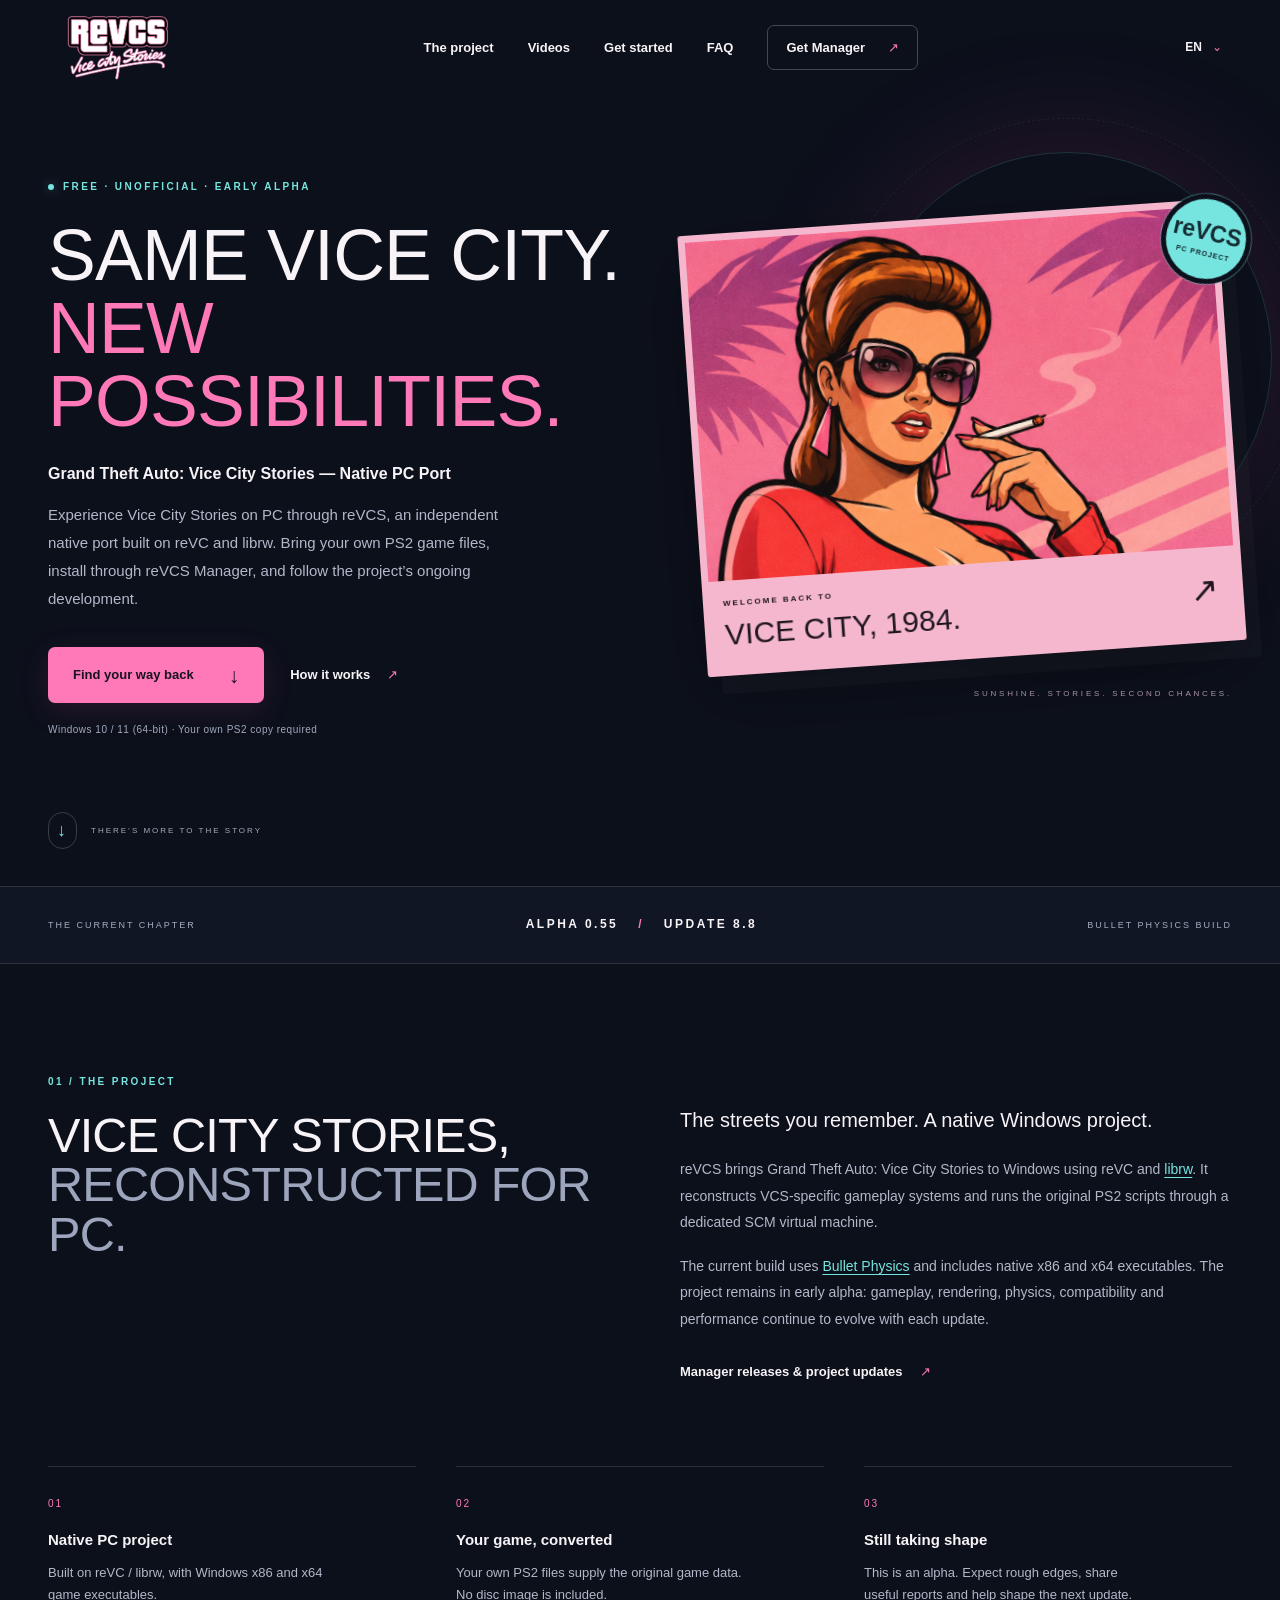
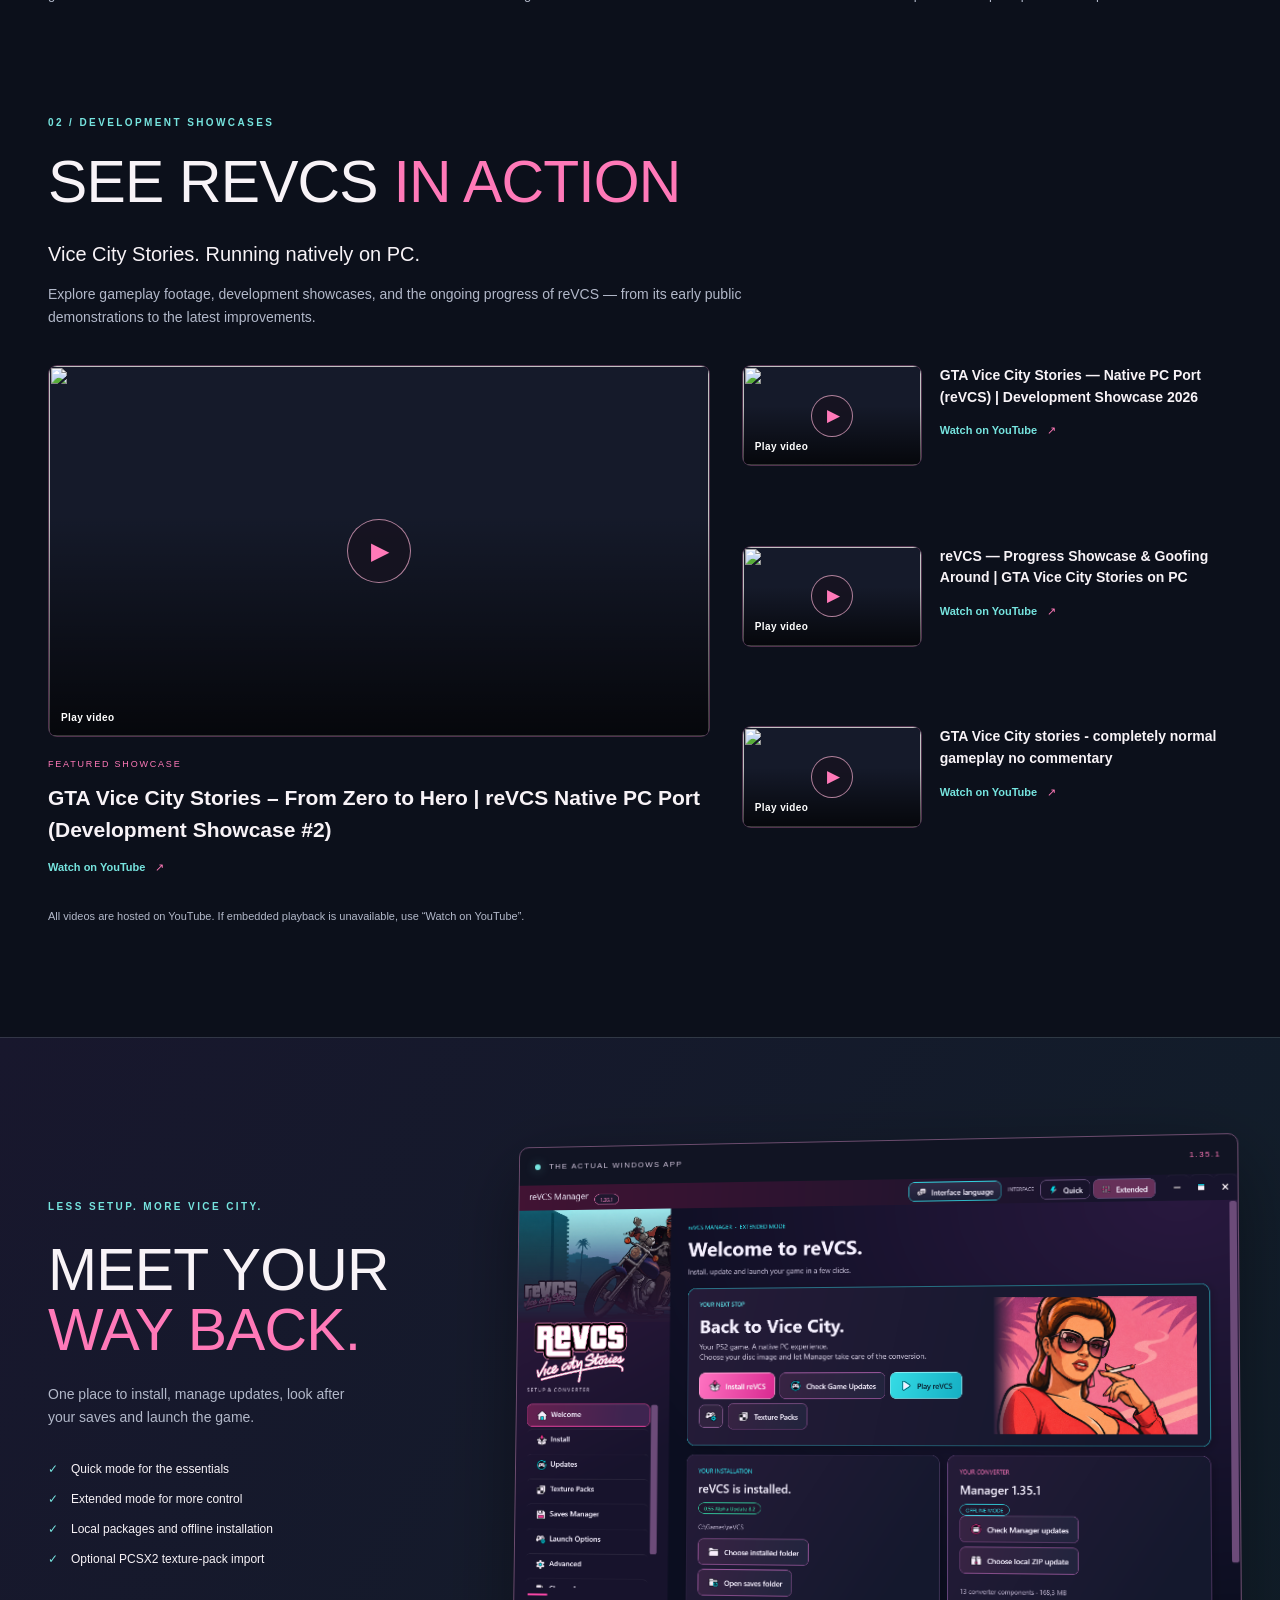
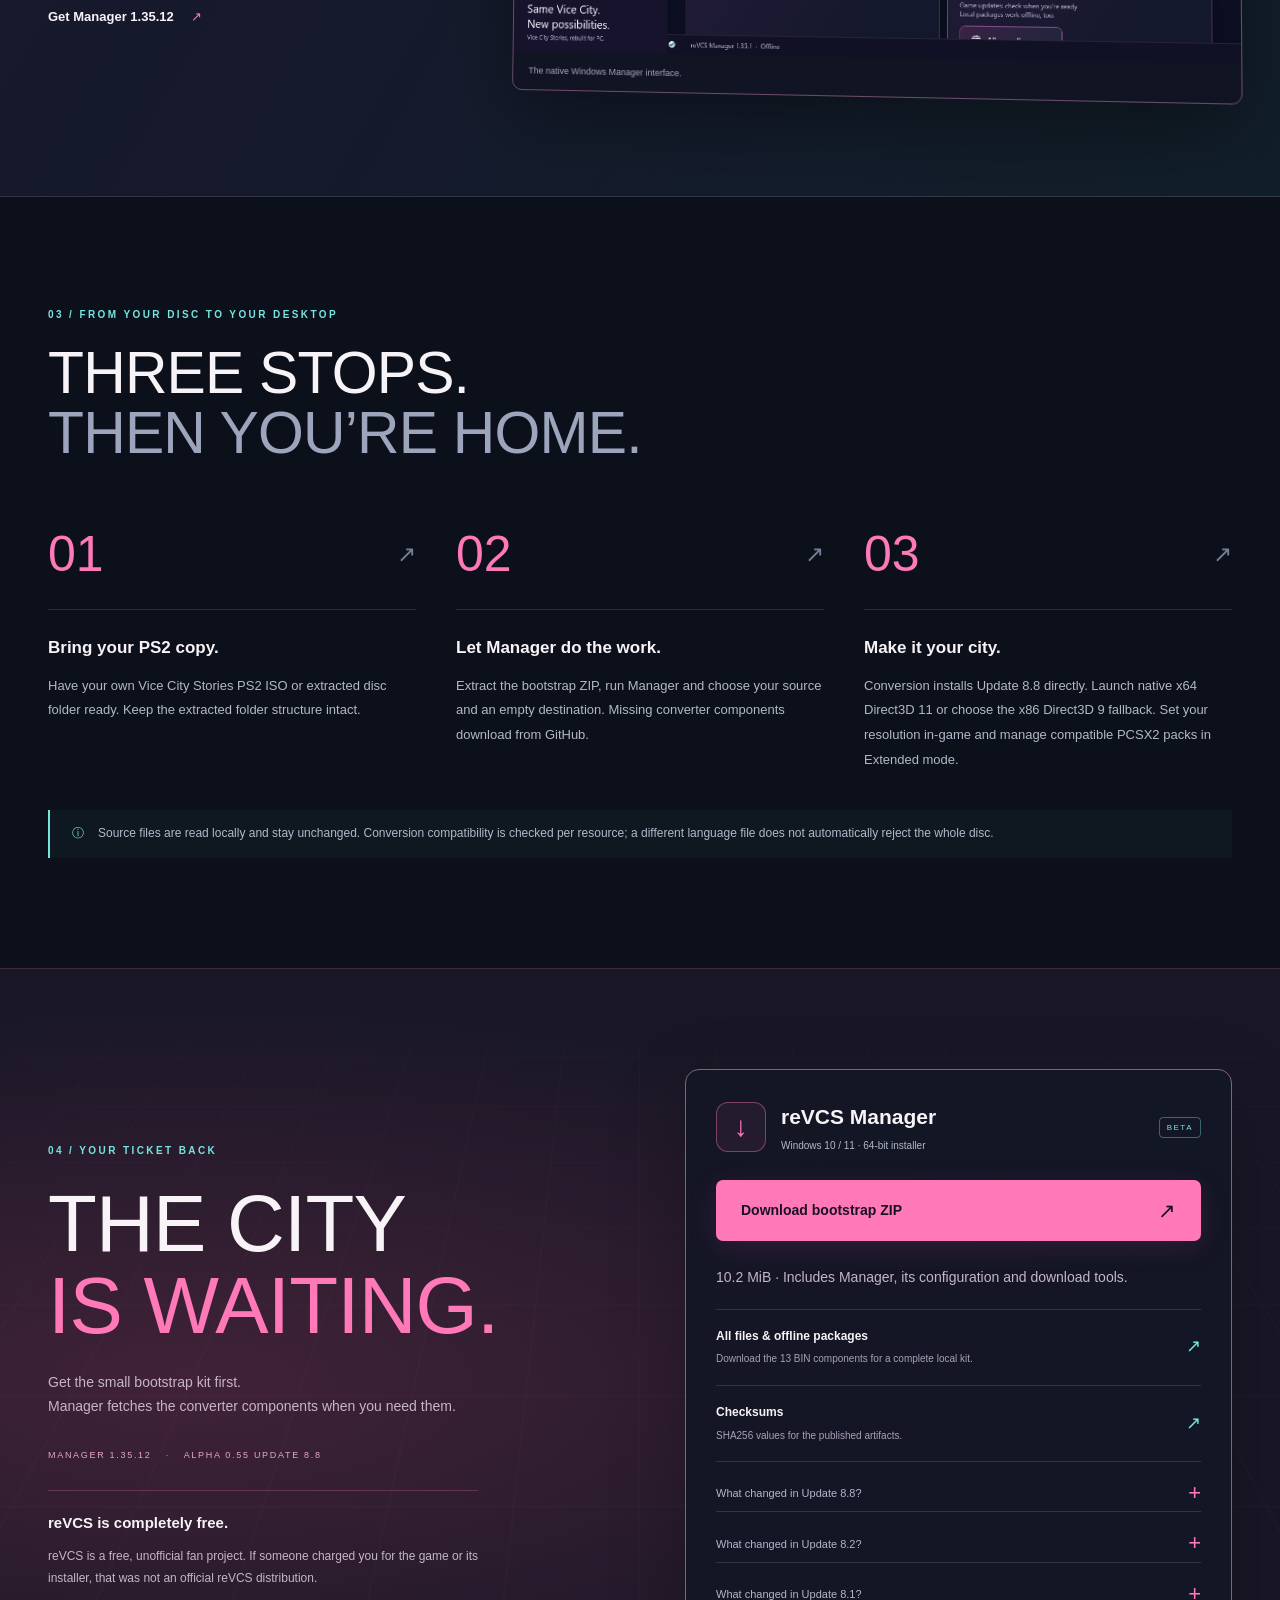
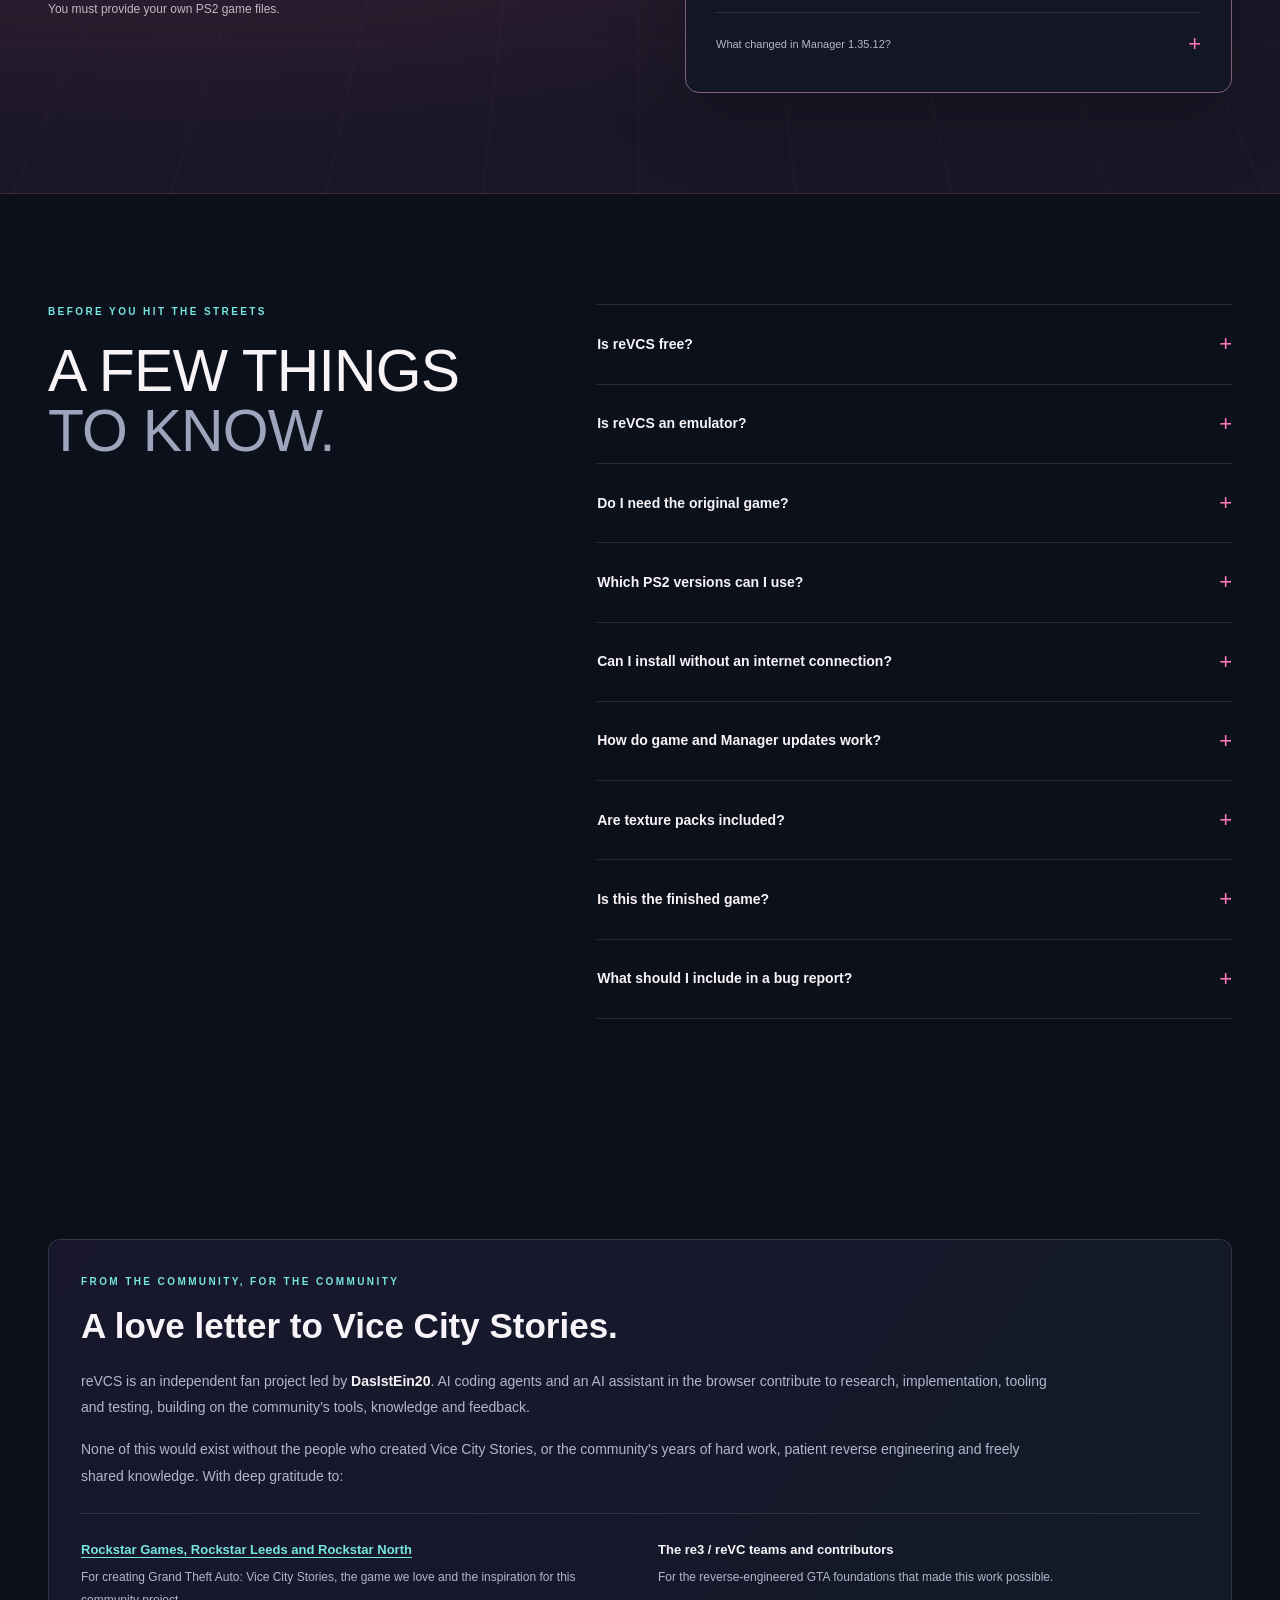
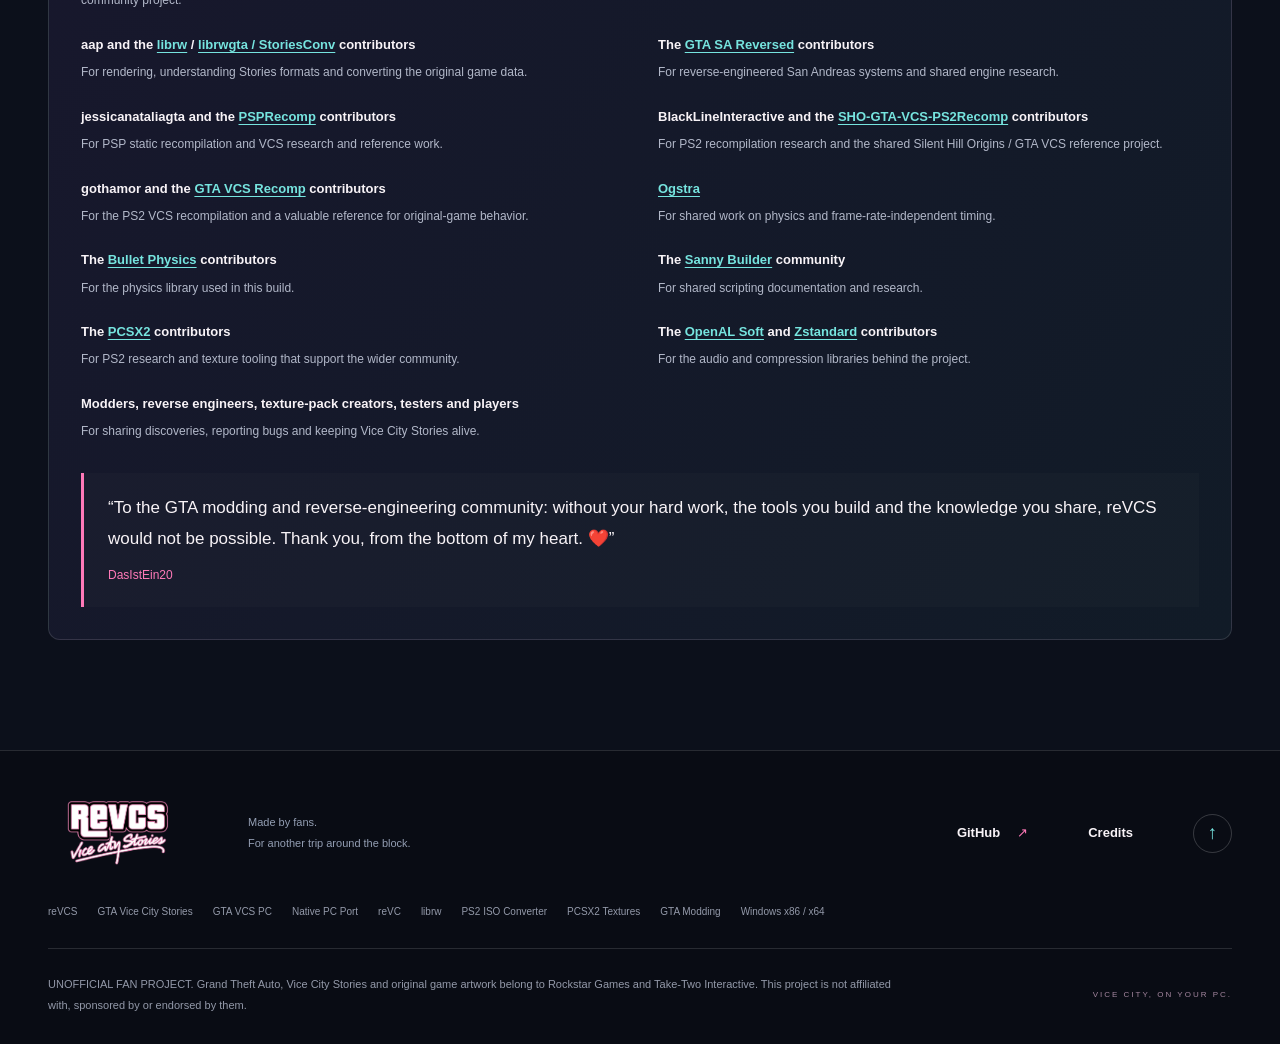
==== site/index.html @ cb358875 "Publish source-dependent Update 8.8 and matched Manager packages" ====
<!doctype html>
<html lang="en">
<head>
  <meta charset="utf-8">
  <meta name="viewport" content="width=device-width, initial-scale=1">
  <meta name="theme-color" content="#0c101b">
  <meta name="description" content="reVCS is a free, unofficial native PC port of GTA Vice City Stories, built on reVC and librw. Install it using your own PS2 game files with reVCS Manager.">
  <meta property="og:title" content="reVCS — GTA Vice City Stories Native PC Port">
  <meta property="og:description" content="reVCS is a free, unofficial native PC port of GTA Vice City Stories, built on reVC and librw. Install it using your own PS2 game files with reVCS Manager.">
  <meta property="og:type" content="website">
  <meta property="og:url" content="https://dasistein20.github.io/reVCS_Installer/">
  <meta property="og:site_name" content="reVCS">
  <meta property="og:image" content="https://dasistein20.github.io/reVCS_Installer/assets/revcs-logo.png">
  <meta property="og:image:alt" content="reVCS — Vice City Stories project logo">
  <meta name="twitter:card" content="summary_large_image">
  <meta name="twitter:title" content="reVCS — GTA Vice City Stories Native PC Port">
  <meta name="twitter:description" content="reVCS is a free, unofficial native PC port of GTA Vice City Stories, built on reVC and librw. Install it using your own PS2 game files with reVCS Manager.">
  <meta name="twitter:image" content="https://dasistein20.github.io/reVCS_Installer/assets/revcs-logo.png">
  <meta name="twitter:image:alt" content="reVCS — Vice City Stories project logo">
  <title>reVCS — GTA Vice City Stories Native PC Port</title>
  <link rel="canonical" href="https://dasistein20.github.io/reVCS_Installer/">
  <link rel="alternate" hreflang="en" href="https://dasistein20.github.io/reVCS_Installer/">
  <link rel="alternate" hreflang="pl" href="https://dasistein20.github.io/reVCS_Installer/pl/">
  <link rel="alternate" hreflang="de" href="https://dasistein20.github.io/reVCS_Installer/de/">
  <link rel="alternate" hreflang="fr" href="https://dasistein20.github.io/reVCS_Installer/fr/">
  <link rel="alternate" hreflang="es" href="https://dasistein20.github.io/reVCS_Installer/es/">
  <link rel="alternate" hreflang="x-default" href="https://dasistein20.github.io/reVCS_Installer/">
  <link rel="icon" href="assets/setup-icon.png" type="image/png">
  <link rel="stylesheet" href="styles.css?v=20261118-portrait-2">
  <script src="app.js" defer></script>
</head>
<body>
  <a class="skip" href="#main">Skip to content</a>
  <header class="header">
    <a class="wordmark" href="#" aria-label="reVCS home"><img src="assets/revcs-logo.png" alt="reVCS - Vice City Stories" width="140" height="78"></a>
    <button class="menu-toggle" type="button" aria-expanded="false" aria-controls="navigation" hidden>Menu <span aria-hidden="true">☰</span></button>
    <nav id="navigation" aria-label="Main navigation">
      <a href="#project">The project</a><a href="#videos">Videos</a><a href="#how">Get started</a><a href="#questions">FAQ</a>
      <a class="nav-download" href="#download">Get Manager <span aria-hidden="true">↗</span></a>
    </nav>
    <details class="language-switch">
      <summary aria-label="Website language">EN <span aria-hidden="true">⌄</span></summary>
      <ul aria-label="Available languages">
        <li><a href="./" lang="en" hreflang="en" data-locale="en" aria-current="page">English</a></li>
        <li><a href="pl/" lang="pl" hreflang="pl" data-locale="pl">Polski</a></li>
        <li><a href="de/" lang="de" hreflang="de" data-locale="de">Deutsch</a></li>
        <li><a href="fr/" lang="fr" hreflang="fr" data-locale="fr">Français</a></li>
        <li><a href="es/" lang="es" hreflang="es" data-locale="es">Español</a></li>
      </ul>
    </details>
  </header>
  <main id="main">
    <section class="hero wrap" aria-labelledby="hero-title">
      <div class="hero-copy">
        <p class="eyebrow"><span class="status-dot" aria-hidden="true"></span> FREE · UNOFFICIAL · EARLY ALPHA</p>
        <h1 id="hero-title">Same Vice City.<br><em>New possibilities.</em></h1>
        <p class="hero-identity">Grand Theft Auto: Vice City Stories — Native PC Port</p>
        <p class="hero-description">Experience Vice City Stories on PC through reVCS, an independent native port built on reVC and librw. Bring your own PS2 game files, install through reVCS Manager, and follow the project’s ongoing development.</p>
        <div class="hero-actions"><a class="button primary" href="#download">Find your way back <span aria-hidden="true">↓</span></a><a class="text-link" href="#how">How it works <span aria-hidden="true">↗</span></a></div>
        <p class="hero-note">Windows 10 / 11 (64-bit) · Your own PS2 copy required</p>
      </div>
      <div class="hero-art" data-parallax>
        <div class="orbit" aria-hidden="true"></div>
        <figure class="postcard"><img class="menu-character" src="assets/menu-character.png" alt="Vice City artwork: a woman in sunglasses and a red jacket against pink palms." width="1086" height="1448" fetchpriority="high"><figcaption><span>WELCOME BACK TO</span><strong>Vice City, 1984.</strong><span class="postcard-arrow" aria-hidden="true">↗</span></figcaption></figure>
        <span class="art-label" aria-hidden="true">SUNSHINE. STORIES. SECOND CHANCES.</span>
        <span class="art-stamp" aria-hidden="true">reVCS<br><small>PC PROJECT</small></span>
      </div>
      <a class="scroll-cue" href="#project"><span aria-hidden="true">↓</span> THERE’S MORE TO THE STORY</a>
    </section>
    <div class="edition-strip"><div class="wrap"><span>THE CURRENT CHAPTER</span><strong>ALPHA 0.55 <i>/</i> UPDATE 8.8</strong><span>BULLET PHYSICS BUILD</span></div></div>
    <section class="section wrap project" id="project" aria-labelledby="project-title">
      <div class="section-heading reveal"><p class="eyebrow">01 / THE PROJECT</p><h2 id="project-title">Vice City Stories,<br><span>reconstructed for PC.</span></h2></div>
      <div class="project-copy reveal"><p class="lead">The streets you remember. A native Windows project.</p><p>reVCS brings Grand Theft Auto: Vice City Stories to Windows using reVC and <a href="https://github.com/aap/librw">librw</a>. It reconstructs VCS-specific gameplay systems and runs the original PS2 scripts through a dedicated SCM virtual machine.</p><p>The current build uses <a href="https://github.com/bulletphysics/bullet3">Bullet Physics</a> and includes native x86 and x64 executables. The project remains in early alpha: gameplay, rendering, physics, compatibility and performance continue to evolve with each update.</p><a class="text-link" href="https://github.com/DasIstEin20/reVCS_Installer" target="_blank" rel="noopener">Manager releases &amp; project updates <span aria-hidden="true">↗</span></a></div>
      <div class="project-facts reveal"><div><span>01</span><h3>Native PC project</h3><p>Built on reVC / librw, with Windows x86 and x64 game executables.</p></div><div><span>02</span><h3>Your game, converted</h3><p>Your own PS2 files supply the original game data. No disc image is included.</p></div><div><span>03</span><h3>Still taking shape</h3><p>This is an alpha. Expect rough edges, share useful reports and help shape the next update.</p></div></div>

    </section>
    <section class="section wrap videos-section" id="videos" aria-labelledby="videos-title">
      <div class="section-heading reveal"><p class="eyebrow">02 / DEVELOPMENT SHOWCASES</p><h2 id="videos-title">See reVCS <em>in Action</em></h2></div>
      <div class="video-intro reveal"><p class="lead">Vice City Stories. Running natively on PC.</p><p>Explore gameplay footage, development showcases, and the ongoing progress of reVCS — from its early public demonstrations to the latest improvements.</p></div>
      <!-- Published titles verified with YouTube oEmbed. No players load before interaction. -->
      <div class="video-gallery reveal">
        <article class="video-card video-featured" aria-labelledby="video-a-title">
          <div class="video-media">
            <a class="video-preview" href="https://www.youtube.com/watch?v=7A0bkP0os_w" data-play-label="Play video" data-video-id="7A0bkP0os_w" aria-label="Watch on YouTube: GTA Vice City Stories – From Zero to Hero | reVCS Native PC Port (Development Showcase #2)">
              <img src="https://i.ytimg.com/vi/7A0bkP0os_w/maxresdefault.jpg" srcset="https://i.ytimg.com/vi/7A0bkP0os_w/mqdefault.jpg 320w, https://i.ytimg.com/vi/7A0bkP0os_w/maxresdefault.jpg 1280w" sizes="(max-width: 1000px) calc(100vw - 64px), 700px" alt="" width="1280" height="720" loading="lazy" decoding="async">
              <span class="video-play" aria-hidden="true">▶</span>
              <span class="video-preview-label" aria-hidden="true">Watch video</span>
            </a>
          </div>
          <div class="video-info">
            <p class="video-kicker">FEATURED SHOWCASE</p>
            <h3 id="video-a-title" lang="en">GTA Vice City Stories – From Zero to Hero | reVCS Native PC Port (Development Showcase #2)</h3>
            <a class="text-link" href="https://www.youtube.com/watch?v=7A0bkP0os_w">Watch on YouTube <span aria-hidden="true">↗</span><span class="sr-only" lang="en">: GTA Vice City Stories – From Zero to Hero | reVCS Native PC Port (Development Showcase #2)</span></a>
          </div>
        </article>
        <article class="video-card" aria-labelledby="video-b-title">
          <div class="video-media">
            <a class="video-preview" href="https://www.youtube.com/watch?v=fprE8-MXTbM" data-play-label="Play video" data-video-id="fprE8-MXTbM" aria-label="Watch on YouTube: GTA Vice City Stories — Native PC Port (reVCS) | Development Showcase 2026">
              <img src="https://i.ytimg.com/vi/fprE8-MXTbM/maxresdefault.jpg" srcset="https://i.ytimg.com/vi/fprE8-MXTbM/mqdefault.jpg 320w, https://i.ytimg.com/vi/fprE8-MXTbM/maxresdefault.jpg 1280w" sizes="(max-width: 680px) 120px, (max-width: 1000px) 30vw, 180px" alt="" width="1280" height="720" loading="lazy" decoding="async">
              <span class="video-play" aria-hidden="true">▶</span>
              <span class="video-preview-label" aria-hidden="true">Watch video</span>
            </a>
          </div>
          <div class="video-info">

            <h3 id="video-b-title" lang="en">GTA Vice City Stories — Native PC Port (reVCS) | Development Showcase 2026</h3>
            <a class="text-link" href="https://www.youtube.com/watch?v=fprE8-MXTbM">Watch on YouTube <span aria-hidden="true">↗</span><span class="sr-only" lang="en">: GTA Vice City Stories — Native PC Port (reVCS) | Development Showcase 2026</span></a>
          </div>
        </article>
        <article class="video-card" aria-labelledby="video-c-title">
          <div class="video-media">
            <a class="video-preview" href="https://www.youtube.com/watch?v=FTR0Kt9196M" data-play-label="Play video" data-video-id="FTR0Kt9196M" aria-label="Watch on YouTube: reVCS — Progress Showcase &amp; Goofing Around | GTA Vice City Stories on PC">
              <img src="https://i.ytimg.com/vi/FTR0Kt9196M/maxresdefault.jpg" srcset="https://i.ytimg.com/vi/FTR0Kt9196M/mqdefault.jpg 320w, https://i.ytimg.com/vi/FTR0Kt9196M/maxresdefault.jpg 1280w" sizes="(max-width: 680px) 120px, (max-width: 1000px) 30vw, 180px" alt="" width="1280" height="720" loading="lazy" decoding="async">
              <span class="video-play" aria-hidden="true">▶</span>
              <span class="video-preview-label" aria-hidden="true">Watch video</span>
            </a>
          </div>
          <div class="video-info">

            <h3 id="video-c-title" lang="en">reVCS — Progress Showcase &amp; Goofing Around | GTA Vice City Stories on PC</h3>
            <a class="text-link" href="https://www.youtube.com/watch?v=FTR0Kt9196M">Watch on YouTube <span aria-hidden="true">↗</span><span class="sr-only" lang="en">: reVCS — Progress Showcase &amp; Goofing Around | GTA Vice City Stories on PC</span></a>
          </div>
        </article>
        <article class="video-card" aria-labelledby="video-d-title">
          <div class="video-media">
            <a class="video-preview" href="https://www.youtube.com/watch?v=5DyMZ7SNvMU" data-play-label="Play video" data-video-id="5DyMZ7SNvMU" aria-label="Watch on YouTube: GTA Vice City stories - completely normal gameplay no commentary">
              <img src="https://i.ytimg.com/vi/5DyMZ7SNvMU/maxresdefault.jpg" srcset="https://i.ytimg.com/vi/5DyMZ7SNvMU/mqdefault.jpg 320w, https://i.ytimg.com/vi/5DyMZ7SNvMU/maxresdefault.jpg 1280w" sizes="(max-width: 680px) 120px, (max-width: 1000px) 30vw, 180px" alt="" width="1280" height="720" loading="lazy" decoding="async">
              <span class="video-play" aria-hidden="true">▶</span>
              <span class="video-preview-label" aria-hidden="true">Watch video</span>
            </a>
          </div>
          <div class="video-info">

            <h3 id="video-d-title" lang="en">GTA Vice City stories - completely normal gameplay no commentary</h3>
            <a class="text-link" href="https://www.youtube.com/watch?v=5DyMZ7SNvMU">Watch on YouTube <span aria-hidden="true">↗</span><span class="sr-only" lang="en">: GTA Vice City stories - completely normal gameplay no commentary</span></a>
          </div>
        </article>
      </div>
      <p class="video-help">All videos are hosted on YouTube. If embedded playback is unavailable, use “Watch on YouTube”.</p>
    </section>
    <section class="setup-section" aria-labelledby="setup-title"><div class="wrap setup-layout">
      <div class="setup-copy reveal"><p class="eyebrow">LESS SETUP. MORE VICE CITY.</p><h2 id="setup-title">Meet your<br><em>way back.</em></h2><p>One place to install, manage updates, look after your saves and launch the game.</p><ul class="check-list"><li>Quick mode for the essentials</li><li>Extended mode for more control</li><li>Local packages and offline installation</li><li>Optional PCSX2 texture-pack import</li></ul><a class="text-link" href="#download">Get Manager 1.35.12 <span aria-hidden="true">↗</span></a></div>
      <figure class="setup-preview reveal"><div class="preview-caption"><span class="status-dot" aria-hidden="true"></span> THE ACTUAL WINDOWS APP <span>1.35.1</span></div><img src="assets/setup-preview.png" alt="reVCS Manager with Quick and Extended modes, installation controls and version information." width="1346" height="886" loading="lazy"><figcaption>The native Windows Manager interface.</figcaption></figure>
    </div></section>
    <section class="section wrap" id="how" aria-labelledby="how-title">
      <div class="section-heading reveal"><p class="eyebrow">03 / FROM YOUR DISC TO YOUR DESKTOP</p><h2 id="how-title">Three stops.<br><span>Then you’re home.</span></h2></div>
      <ol class="steps"><li class="reveal"><span class="step-number">01<span aria-hidden="true">↗</span></span><h3>Bring your PS2 copy.</h3><p>Have your own Vice City Stories PS2 ISO or extracted disc folder ready. Keep the extracted folder structure intact.</p></li><li class="reveal"><span class="step-number">02<span aria-hidden="true">↗</span></span><h3>Let Manager do the work.</h3><p>Extract the bootstrap ZIP, run Manager and choose your source and an empty destination. Missing converter components download from GitHub.</p></li><li class="reveal"><span class="step-number">03<span aria-hidden="true">↗</span></span><h3>Make it your city.</h3><p>Conversion installs Update 8.8 directly. Launch native x64 Direct3D 11 or choose the x86 Direct3D 9 fallback. Set your resolution in-game and manage compatible PCSX2 packs in Extended mode.</p></li></ol>
      <p class="source-note reveal"><span aria-hidden="true">ⓘ</span> Source files are read locally and stay unchanged. Conversion compatibility is checked per resource; a different language file does not automatically reject the whole disc.</p>
    </section>
    <section class="download-section" id="download" aria-labelledby="download-title"><div class="wrap download-layout">
      <div class="reveal"><p class="eyebrow">04 / YOUR TICKET BACK</p><h2 id="download-title">The city<br><em>is waiting.</em></h2><p>Get the small bootstrap kit first.<br>Manager fetches the converter components when you need them.</p><p class="download-version">MANAGER 1.35.12 <span>·</span> ALPHA 0.55 UPDATE 8.8</p>
        <aside class="free-notice" aria-label="Free distribution"><strong>reVCS is completely free.</strong><p>reVCS is a free, unofficial fan project. If someone charged you for the game or its installer, that was not an official reVCS distribution.</p><p>You must provide your own PS2 game files.</p></aside></div>
      <div class="download-card reveal"><div class="download-card-top"><span class="download-icon" aria-hidden="true">↓</span><div><h3>reVCS Manager</h3><p>Windows 10 / 11 · 64-bit installer</p></div><span class="badge">BETA</span></div>
        <a class="button primary download-button" id="bootstrap-link" href="https://github.com/DasIstEin20/reVCS_Installer/releases/download/v1.35.12/reVCS-Manager-1.35.12-bootstrap.zip">Download bootstrap ZIP <span aria-hidden="true">↗</span></a>
        <p id="download-size" class="download-meta">Includes Manager, its configuration and download tools.</p>
        <a class="download-row" href="https://github.com/DasIstEin20/reVCS_Installer/releases/tag/v1.35.12"><span>All files &amp; offline packages<small>Download the 13 BIN components for a complete local kit.</small></span><span aria-hidden="true">↗</span></a>
        <a class="download-row" href="https://github.com/DasIstEin20/reVCS_Installer/releases/download/v1.35.12/SHA256SUMS-1.35.12.txt"><span>Checksums<small>SHA256 values for the published artifacts.</small></span><span aria-hidden="true">↗</span></a>
        <details class="release-notes"><summary>What changed in Update 8.8?</summary><p>Cumulative update from the first public Update 8 / 8.0 installer through 8.7. Improves Bullet driving and boats, garages, combat poses, menu controls, fonts and anti-aliasing. <a href="https://github.com/DasIstEin20/reVCS_Installer/releases/tag/v0.55-update8.8">Release notes</a>.</p><p>For Update 8.8, update Manager to 1.35.12 first. Apply the cumulative ZIP through Manager; have your own PS2 ISO ready if new resources need conversion.</p></details>
        <details class="release-notes"><summary>What changed in Update 8.2?</summary><p>Added F1 replay; improved ramp collisions, JetSki boarding and handling, scripted flight, and model cleanup. Install it from Manager’s Updates page. <a href="https://github.com/DasIstEin20/reVCS_Installer/releases/tag/v0.55-update8.2">Release notes</a>.</p></details>
        <details class="release-notes"><summary>What changed in Update 8.1?</summary><p>Fixed a Proton startup failure caused by trailing whitespace in NPC spawn data. In Manager, choose Updates → Check game updates → Apply available game updates. <a href="https://github.com/DasIstEin20/reVCS_Installer/releases/tag/v0.55-update8.1">Release notes</a>.</p></details>
        <details class="release-notes"><summary>What changed in Manager 1.35.12?</summary><p>Source-resolution PCSX2 texture imports within native budgets, pack review filters, a native save editor and -nointro. Fresh conversion installs Update 8.8. <a href="https://github.com/DasIstEin20/reVCS_Installer/releases/tag/v1.35.12">Release notes</a>.</p></details>
      </div>
    </div></section>
    <section class="section wrap faq-section" id="questions" aria-labelledby="faq-title"><div class="section-heading reveal"><p class="eyebrow">BEFORE YOU HIT THE STREETS</p><h2 id="faq-title">A few things<br><span>to know.</span></h2></div><div class="faq-list reveal">
      <details><summary>Is reVCS free?</summary><p>Yes. reVCS and its installer are distributed for free. You must supply your own copy of Grand Theft Auto: Vice City Stories for PS2.</p></details>
      <details><summary>Is reVCS an emulator?</summary><p>No. reVCS is a native PC project built on reVC and librw. It reconstructs game systems and uses original PS2 game data provided by the user.</p></details>
      <details><summary>Do I need the original game?</summary><p>Yes. Supply your own Vice City Stories PS2 ISO or extracted disc folder. Manager converts those files locally. Neither this website nor the bootstrap kit provides a PS2 disc image.</p></details>
      <details><summary>Which PS2 versions can I use?</summary><p>The conversion work includes EU, US and Polish-modified source testing. A full EU installation was qualified for Setup 1.33; US and Polish sources passed resource-conversion checks. Other discs are checked by their resources rather than a fixed whole-ISO hash list. This does not guarantee every modified disc will convert.</p></details>
      <details><summary>Can I install without an internet connection?</summary><p>Yes. Download all 13 BIN components, the bootstrap ZIP and version.xml from the same release. Extract the bootstrap and place the BINs beside Manager. Switch to offline mode and choose your local PS2 source.</p></details>
      <details><summary>How do game and Manager updates work?</summary><p>Manager checks for updates at startup, offering Manager updates first. Downloads and installation require confirmation. You can also use Welcome → Check Game Updates or Check Manager Updates. Startup checks can be disabled in Extended → Advanced; offline packages remain supported.</p></details>
      <details><summary>Are texture packs included?</summary><p>No. Optional PCSX2 replacement textures are user-supplied. Choose your compatible ZIP or 7z pack in Extended mode.</p></details>
      <details><summary>Is this the finished game?</summary><p>No. reVCS is an actively developed alpha fan project. There are known limitations and ongoing community tests. Manager 1.35.12 improves the installer and updater; game Update 8.8 is available separately.</p></details>
      <details><summary>What should I include in a bug report?</summary><p>Describe the steps, your game and Manager versions, source-disc edition and what you expected. Include the relevant log and a short recording if useful. Remove personal information before sharing logs.</p><a class="text-link" href="https://github.com/DasIstEin20/reVCS_Installer/issues">Open an installer issue <span aria-hidden="true">↗</span></a></details>
    </div></section>
    <section class="section wrap credits-section" id="community" aria-labelledby="community-title">
      <div class="community-note reveal">
        <p class="eyebrow">FROM THE COMMUNITY, FOR THE COMMUNITY</p>
        <h2 id="community-title">A love letter to Vice City Stories.</h2>
        <p>reVCS is an independent fan project led by <strong>DasIstEin20</strong>. AI coding agents and an AI assistant in the browser contribute to research, implementation, tooling and testing, building on the community’s tools, knowledge and feedback.</p>
        <p>None of this would exist without the people who created Vice City Stories, or the community's years of hard work, patient reverse engineering and freely shared knowledge. With deep gratitude to:</p>
        <ul class="community-credits">
          <li><strong><a href="https://www.rockstargames.com/games/vicecitystories">Rockstar Games, Rockstar Leeds and Rockstar North</a></strong><span>For creating Grand Theft Auto: Vice City Stories, the game we love and the inspiration for this community project.</span></li>
          <li><strong>The re3 / reVC teams and contributors</strong><span>For the reverse-engineered GTA foundations that made this work possible.</span></li>
          <li><strong>aap and the <a href="https://github.com/aap/librw">librw</a> / <a href="https://github.com/aap/librwgta">librwgta / StoriesConv</a> contributors</strong><span>For rendering, understanding Stories formats and converting the original game data.</span></li>
          <li><strong>The <a href="https://github.com/gta-reversed/gta-reversed">GTA SA Reversed</a> contributors</strong><span>For reverse-engineered San Andreas systems and shared engine research.</span></li>
          <li><strong>jessicanataliagta and the <a href="https://github.com/jessicanataliagta/PSPRecomp">PSPRecomp</a> contributors</strong><span>For PSP static recompilation and VCS research and reference work.</span></li>
          <li><strong>BlackLineInteractive and the <a href="https://github.com/BlackLineInteractive/SHO-GTA-VCS-PS2Recomp">SHO-GTA-VCS-PS2Recomp</a> contributors</strong><span>For PS2 recompilation research and the shared Silent Hill Origins / GTA VCS reference project.</span></li>
          <li><strong>gothamor and the <a href="https://github.com/gothamor/gta-vcs-recomp">GTA VCS Recomp</a> contributors</strong><span>For the PS2 VCS recompilation and a valuable reference for original-game behavior.</span></li>
          <li><strong><a href="https://github.com/Ogstra/reVC">Ogstra</a></strong><span>For shared work on physics and frame-rate-independent timing.</span></li>
          <li><strong>The <a href="https://github.com/bulletphysics/bullet3">Bullet Physics</a> contributors</strong><span>For the physics library used in this build.</span></li>
          <li><strong>The <a href="https://github.com/sannybuilder/library">Sanny Builder</a> community</strong><span>For shared scripting documentation and research.</span></li>
          <li><strong>The <a href="https://github.com/PCSX2/pcsx2">PCSX2</a> contributors</strong><span>For PS2 research and texture tooling that support the wider community.</span></li>
          <li><strong>The <a href="https://github.com/kcat/openal-soft">OpenAL Soft</a> and <a href="https://github.com/meta/zstd">Zstandard</a> contributors</strong><span>For the audio and compression libraries behind the project.</span></li>
          <li><strong>Modders, reverse engineers, texture-pack creators, testers and players</strong><span>For sharing discoveries, reporting bugs and keeping Vice City Stories alive.</span></li>
        </ul>
        <blockquote><p>“To the GTA modding and reverse-engineering community: without your hard work, the tools you build and the knowledge you share, reVCS would not be possible. Thank you, from the bottom of my heart. <span aria-label="love">❤️</span>”</p><footer>DasIstEin20</footer></blockquote>
      </div>
    </section>
    <dialog class="video-dialog" aria-labelledby="player-title">
      <div class="video-dialog-heading"><h2 id="player-title">reVCS video player</h2><button class="player-close" type="button">Close video <span aria-hidden="true">×</span></button></div>
      <div class="video-player"></div>
      <a class="text-link player-fallback" href="https://www.youtube.com/watch?v=7A0bkP0os_w">Watch on YouTube <span aria-hidden="true">↗</span></a>
    </dialog>
  </main>
  <footer class="footer"><div class="wrap"><div class="footer-top"><a class="wordmark" href="#"><img src="assets/revcs-logo.png" alt="reVCS - Vice City Stories" width="140" height="78"></a><p>Made by fans.<br>For another trip around the block.</p><a class="text-link" href="https://github.com/DasIstEin20/reVCS_Installer">GitHub <span aria-hidden="true">↗</span></a><a class="text-link" href="#community">Credits</a><a class="to-top" href="#" aria-label="Back to top">↑</a></div><ul class="project-tags" aria-label="Project topics"><li>reVCS</li><li>GTA Vice City Stories</li><li>GTA VCS PC</li><li>Native PC Port</li><li>reVC</li><li>librw</li><li>PS2 ISO Converter</li><li>PCSX2 Textures</li><li>GTA Modding</li><li>Windows x86 / x64</li></ul><div class="footer-bottom"><p>UNOFFICIAL FAN PROJECT. Grand Theft Auto, Vice City Stories and original game artwork belong to Rockstar Games and Take-Two Interactive. This project is not affiliated with, sponsored by or endorsed by them.</p><span>VICE CITY, ON YOUR PC.</span></div></div></footer>
</body>
</html>
---- site/styles.css ----
@charset "UTF-8";
/* The menu portrait keeps its face above the postcard's fixed-height crop. */
.postcard img.menu-character{object-position:50% 0%}
/* Keep decorative rotated artwork inside the viewport on narrow screens. */
html{overflow-x:clip}
.community-note{grid-column:1/-1;min-width:0;padding:32px;border:1px solid var(--line);border-radius:12px;background:linear-gradient(125deg,#18172d,#111b27);color:var(--muted);font-size:14px;line-height:1.9}.community-note .eyebrow{margin-bottom:13px}.community-note h3{color:var(--ink);font-size:clamp(24px,3vw,35px);line-height:1.25;margin-bottom:20px}.community-note>p:not(.eyebrow){max-width:980px;margin-top:15px}.community-note strong{color:var(--ink)}.community-credits{display:grid;grid-template-columns:repeat(2,minmax(0,1fr));gap:22px 36px;list-style:none;padding:25px 0 0;margin:24px 0 0;border-top:1px solid var(--line)}.community-credits li{min-width:0}.community-credits strong,.community-credits span{display:block}.community-credits strong{font-size:13px;line-height:1.7}.community-credits span{font-size:12px;margin-top:5px}.community-credits a{color:var(--cyan);text-decoration:underline;text-underline-offset:3px}.community-credits a:hover{color:var(--pink)}.community-note blockquote{margin:30px 0 0;padding:20px 24px;border-left:3px solid var(--pink);background:#ffffff04}.community-note blockquote p{color:var(--ink);font-size:17px;line-height:1.8}.community-note blockquote footer{color:var(--pink);font-size:12px;margin-top:10px}.community-note blockquote [aria-label=love]{white-space:nowrap}@media(max-width:540px){.community-note{padding:23px 20px}.community-credits{grid-template-columns:1fr;gap:19px}.community-note blockquote{padding:16px 18px}.community-note blockquote p{font-size:15px}}
:root{color-scheme:dark;--bg:#0c101b;--panel:#151a2a;--ink:#f8f3f7;--muted:#b2b8c9;--pink:#ff79b8;--cyan:#76e4df;--line:#ffffff20;--display:Impact,"Arial Narrow","Franklin Gothic Medium",sans-serif;--body:"Segoe UI",Arial,sans-serif;font-family:var(--body);background:var(--bg);color:var(--ink);font-synthesis:none}
*{box-sizing:border-box}html{scroll-behavior:smooth;scroll-padding-top:100px}body{margin:0;font-size:16px;line-height:1.65;overflow-x:clip}a{color:inherit;text-decoration:none}button{font:inherit}button,a,summary{-webkit-tap-highlight-color:transparent}a:focus-visible,button:focus-visible,summary:focus-visible{outline:3px solid var(--cyan);outline-offset:6px}img{max-width:100%;display:block}figure,p,h1,h2,h3{margin:0}::selection{background:var(--pink);color:var(--bg)}.wrap{width:min(1248px,calc(100% - 96px));margin-inline:auto}.skip{position:fixed;left:20px;top:-100px;z-index:100;background:var(--cyan);color:var(--bg);padding:12px 20px}.skip:focus{top:16px}.header{height:96px;display:flex;align-items:center;justify-content:space-between;padding:0 max(48px,calc((100vw - 1248px)/2));position:sticky;top:0;z-index:30;border-bottom:1px solid transparent;transition:background .3s,border-color .3s}.header.scrolled{background:#0c101bf2;border-color:var(--line);backdrop-filter:blur(16px)}.wordmark{font-size:37px;letter-spacing:-2px;line-height:.92;font-weight:900;display:inline-block}.wordmark>span{color:var(--pink)}.wordmark small{display:block;font-size:8px;letter-spacing:2.4px;font-weight:700;margin:9px 0 0 2px;line-height:1.3}.header nav{display:flex;gap:34px;align-items:center;font-size:13px;font-weight:600}.header nav a{transition:color .2s}.header nav a:hover{color:var(--pink)}.header nav .nav-download{border:1px solid #ffffff3b;border-radius:7px;padding:11px 18px}.nav-download span{margin-left:19px;color:var(--pink)}.menu-toggle{display:none}.hero{min-height:690px;min-height:min(790px,calc(100svh - 96px));display:grid;grid-template-columns:1.05fr 1fr;align-items:center;gap:36px;position:relative;padding-block:55px 120px}.eyebrow{font-size:10px;letter-spacing:2.4px;font-weight:800;color:var(--cyan);display:flex;align-items:center;gap:9px;margin-bottom:24px}.status-dot{width:6px;height:6px;display:inline-block;background:var(--cyan);border-radius:50%;box-shadow:0 0 12px #76e4df70;flex-shrink:0}h1,h2{font-family:var(--display);font-weight:400;text-transform:uppercase;line-height:1.02;letter-spacing:-.8px}h1{font-size:clamp(54px,5.6vw,84px)}h1 em,h2 em{font-style:normal;color:var(--pink)}h2{font-size:clamp(44px,4.6vw,66px)}h2>span{color:#9ca5bc}.hero-description{color:var(--muted);margin-top:27px;max-width:460px;font-size:15px;line-height:1.85}.hero-actions{display:flex;align-items:center;gap:26px;margin-top:35px}.button{display:inline-flex;align-items:center;justify-content:space-between;gap:35px;padding:16px 24px;border:1px solid transparent;border-radius:7px;font-size:13px;font-weight:800;transition:transform .2s,box-shadow .2s,background .2s}.button:hover{transform:translateY(-3px)}.primary{background:var(--pink);color:#1a1120;box-shadow:0 7px 30px #f353a520}.primary:hover{background:#ff9dce;box-shadow:0 10px 35px #f353a540}.button span{font-size:21px;line-height:1;font-weight:400}.text-link{font-size:13px;font-weight:700;display:inline-flex;align-items:center;gap:17px;padding-block:7px}.text-link span{color:var(--pink);transition:transform .2s}.text-link:hover span{transform:translate(3px,-3px)}.hero-note{color:#a0a9bf;font-size:10px;letter-spacing:.5px;margin-top:19px}.hero-art{position:relative;padding:25px 0 25px 20px;min-width:0;transform:translateY(var(--parallax,0px))}.postcard{position:relative;transform:rotate(-4deg);background:#f4b7cd;box-shadow:14px 18px 0 #ffffff06,0 22px 70px #0005;border:7px solid #f4b7cd;border-radius:3px}.postcard img{width:100%;height:340px;object-fit:cover;object-position:50% top}.postcard figcaption{color:#201621;position:relative;padding:16px 13px 9px}.postcard figcaption>span:first-child{font-size:8px;font-weight:800;letter-spacing:2px;display:block}.postcard strong{font-family:var(--display);font-weight:400;text-transform:uppercase;font-size:30px;letter-spacing:.1px}.postcard-arrow{position:absolute;right:18px;top:14px;font-size:34px}.orbit{position:absolute;width:410px;height:410px;max-width:90%;border:1px solid #76e4df2b;border-radius:50%;top:-40px;right:-40px;box-shadow:0 0 100px 35px #952a7324;pointer-events:none}.orbit:after{content:"";position:absolute;inset:-35px;border:1px dashed #76e4df15;border-radius:50%}.art-label{display:block;color:#b9a0b5;font-size:8px;letter-spacing:2.8px;text-align:right;margin-top:29px}.art-stamp{width:90px;height:90px;display:grid;align-content:center;text-align:center;position:absolute;right:-19px;top:2px;border-radius:50%;background:var(--cyan);color:#152c33;transform:rotate(13deg);font-weight:900;line-height:1;font-size:23px;border:5px solid var(--bg);box-shadow:0 0 0 1px #76e4df66}.art-stamp small{font-size:7px;letter-spacing:1px;margin-top:6px}.scroll-cue{position:absolute;bottom:37px;left:0;display:flex;align-items:center;gap:14px;font-size:8px;letter-spacing:2px;color:#a5aab7}.scroll-cue span{display:grid;place-items:center;width:29px;height:37px;border:1px solid #ffffff30;border-radius:20px;color:var(--cyan);font-size:18px}.edition-strip{border-block:1px solid var(--line);background:#111624}.edition-strip>.wrap{display:flex;align-items:center;justify-content:space-between;gap:16px;min-height:76px}.edition-strip span{font-size:9px;letter-spacing:2px;color:#a2adbf}.edition-strip strong{font-size:12px;letter-spacing:2.5px;font-weight:700}.edition-strip i{font-style:normal;color:var(--pink);margin-inline:14px}.section{padding-block:110px}.project{display:grid;grid-template-columns:1fr 1fr;column-gap:80px;row-gap:75px}.section-heading .eyebrow{margin-bottom:20px}.project-copy{padding-top:30px;color:var(--muted);font-size:14px;line-height:1.9}.project-copy p+p{margin-top:17px}.project-copy .lead{color:var(--ink);font-size:20px;line-height:1.6;margin-bottom:20px}.project-copy .text-link{color:var(--ink);margin-top:20px}.project-facts{grid-column:1/-1;display:grid;grid-template-columns:repeat(3,1fr);gap:40px}.project-facts>div{border-top:1px solid var(--line);padding-top:22px}.project-facts span{color:var(--pink);font-size:10px;letter-spacing:2px}.project-facts h3{font-size:15px;margin-top:12px}.project-facts p{font-size:13px;color:var(--muted);margin-top:10px;max-width:290px}.setup-section{padding-block:100px;background:linear-gradient(120deg,#18172d,#101e29);border-block:1px solid var(--line);overflow:hidden}.setup-layout{display:grid;grid-template-columns:.7fr 1.3fr;gap:65px;align-items:center}.setup-copy>p:not(.eyebrow){font-size:14px;color:var(--muted);max-width:310px;margin-top:23px}.check-list{list-style:none;padding:0;font-size:12px;margin:25px 0;line-height:2.5}.check-list li:before{content:"✓";color:var(--cyan);margin-right:13px}.setup-preview{min-width:0;border-radius:10px;border:1px solid #6c4c6e;background:#111423;box-shadow:0 25px 80px #0006;transform:perspective(1200px) rotateY(-5deg) rotateX(2deg);overflow:hidden}.preview-caption{font-size:8px;letter-spacing:1.4px;display:flex;gap:9px;align-items:center;padding:13px 16px;color:#d1c5dc}.preview-caption>span:last-child{margin-left:auto;color:var(--pink)}.setup-preview img{width:100%;height:auto}.setup-preview figcaption{font-size:9px;color:#aca4bd;padding:12px 16px}.steps{display:grid;grid-template-columns:repeat(3,1fr);gap:40px;list-style:none;padding:0;margin:50px 0 38px}.step-number{font-family:var(--display);font-size:50px;display:flex;justify-content:space-between;align-items:center;color:var(--pink);border-bottom:1px solid var(--line);padding-bottom:13px}.step-number>span{font:23px var(--body);color:#737f94}.steps h3{font-size:17px;margin-top:24px}.steps p{color:var(--muted);font-size:13px;margin-top:12px;line-height:1.9}.source-note{border-left:2px solid var(--cyan);padding:14px 22px;background:#76e4df07;color:#afb9cb;font-size:12px;display:flex;gap:14px}.source-note>span{color:var(--cyan)}.download-section{background:radial-gradient(ellipse at 15% 50%,#412238,#191726 65%);padding-block:100px;border-block:1px solid #ff79b82b;position:relative;overflow:hidden}.download-section:before{content:"";position:absolute;inset:0;opacity:.18;background:repeating-linear-gradient(0deg,transparent,transparent 79px,#ff79b833 80px),repeating-linear-gradient(90deg,transparent,transparent 79px,#ff79b833 80px);transform:perspective(600px) rotateX(30deg) scale(1.4);pointer-events:none}.download-layout{position:relative;display:grid;grid-template-columns:1fr 1fr;align-items:center;gap:90px}.download-layout h2{font-size:80px}.download-layout>div>p:not(.eyebrow):not(.download-version){color:#c6b5c6;font-size:14px;margin-top:25px}.download-version{font-size:9px;letter-spacing:1.7px;margin-top:30px;color:#e3a9c5}.download-version span{padding-inline:10px;color:var(--pink)}.download-card{border:1px solid #83617e;border-radius:14px;background:#141725ee;padding:30px;box-shadow:0 25px 80px #0003}.download-card-top{display:flex;align-items:center;gap:15px;margin-bottom:26px}.download-icon{display:grid;place-items:center;font-size:28px;width:50px;height:50px;border:1px solid #ff79b86b;border-radius:12px;background:#ff79b812;color:var(--pink)}.download-card-top h3{font-size:21px}.download-card-top p{font-size:10px;color:var(--muted);margin-top:3px}.badge{font-size:8px;letter-spacing:1.5px;color:var(--cyan);border:1px solid #76e4df66;border-radius:4px;padding:3px 7px;margin-left:auto}.download-button{width:100%;font-size:14px;padding-block:18px}.download-meta{font-size:10px;color:#b6aabe;margin:13px 0 19px}.download-row{display:flex;justify-content:space-between;align-items:center;font-size:12px;font-weight:600;border-top:1px solid var(--line);padding-block:17px}.download-row small{display:block;color:#a8a1b6;font-size:10px;font-weight:400;margin-top:5px}.download-row>span:last-child{color:var(--cyan);padding-left:10px;font-size:18px}.download-row:hover{color:var(--pink)}details summary{cursor:pointer;list-style:none;display:flex;align-items:center;justify-content:space-between;gap:20px}details summary::-webkit-details-marker{display:none}details summary:after{content:"+";font-size:22px;font-weight:400;color:var(--pink)}details[open] summary:after{content:"−"}.release-notes{border-top:1px solid var(--line);padding-top:13px;font-size:11px;color:var(--muted)}.release-notes p{margin-top:12px;font-size:12px;line-height:1.8}.faq-section{display:grid;grid-template-columns:.85fr 1.15fr;gap:80px}.faq-list details{border-bottom:1px solid var(--line);padding-block:21px}.faq-list details:first-child{border-top:1px solid var(--line)}.faq-list summary{font-size:14px;font-weight:600}.faq-list details p{color:var(--muted);font-size:13px;margin-top:16px;line-height:1.9;padding-right:22px}.faq-list .text-link{color:var(--pink);margin-top:10px}.footer{background:#090c14;border-top:1px solid var(--line);padding-block:50px 28px}.footer-top{display:flex;align-items:center;gap:60px;padding-bottom:38px}.footer-top p{color:#939eb3;font-size:11px;line-height:1.9}.footer-top .text-link{margin-left:auto}.to-top{display:grid;place-items:center;border:1px solid #ffffff30;border-radius:50%;width:39px;height:39px;color:var(--cyan);font-size:19px}.footer-bottom{border-top:1px solid var(--line);padding-top:25px;display:flex;gap:60px;justify-content:space-between;align-items:center}.footer-bottom p{font-size:9px;color:#9399a9;max-width:730px;line-height:1.9}.footer-bottom>span{font-size:8px;letter-spacing:2px;white-space:nowrap;color:#a4869f}.reveal{transition:opacity .65s ease,transform .65s ease}.reveal.pending{opacity:0;transform:translateY(20px)}.hero-copy{animation:arrive .8s ease both}.hero-art .postcard{animation:postcard 1s ease both}@keyframes arrive{from{opacity:0;transform:translateY(18px)}to{opacity:1;transform:translateY(0)}}@keyframes postcard{from{opacity:0;transform:rotate(0deg) translateY(25px)}to{opacity:1;transform:rotate(-4deg) translateY(0)}}
@media(min-width:1600px){.hero{min-height:790px}}@media(max-width:1100px){.wrap{width:calc(100% - 64px)}.header{padding-inline:32px}.hero{gap:10px;min-height:660px}h1{font-size:61px}.hero-art{padding-left:0}.postcard img{height:300px}.hero-actions{gap:16px}.button{padding-inline:18px;gap:20px}.hero-description{max-width:370px}.art-stamp{right:-8px;top:0}.project,.faq-section{gap:45px}.setup-layout{gap:35px;grid-template-columns:.8fr 1.2fr}.download-layout{gap:45px}.download-card{padding:25px}}
@media(max-width:800px){.header{height:80px}.header nav{gap:20px}.wordmark{font-size:30px}.wordmark small{font-size:7px}.hero{grid-template-columns:1fr;padding-top:45px;gap:45px;padding-bottom:90px}.hero-copy{max-width:580px}.hero h1{font-size:clamp(54px,9.5vw,80px)}.hero-description{max-width:480px}.hero-art{width:min(500px,95%);margin-inline:auto}.postcard img{height:300px}.art-stamp{top:-8px}.scroll-cue{bottom:25px}.edition-strip>.wrap{flex-wrap:wrap;justify-content:flex-start;gap:8px 24px;padding-block:18px}.edition-strip>.wrap>span:last-child{margin-left:auto}.section{padding-block:75px}.project,.faq-section{grid-template-columns:1fr;gap:30px}.project-copy{padding-top:0}.project-facts{margin-top:20px;gap:23px}.setup-section{padding-block:70px}.setup-layout{grid-template-columns:1fr;gap:35px}.setup-copy{max-width:500px}.setup-copy h2 br{display:none}.setup-copy>p:not(.eyebrow){max-width:none}.setup-preview{transform:none}.check-list{display:grid;grid-template-columns:1fr 1fr;column-gap:25px}.steps{gap:25px}.steps h3{font-size:15px}.download-layout{grid-template-columns:1fr;gap:35px}.download-layout h2{font-size:66px}.download-layout h2 br{display:none}.download-section{padding-block:70px}.footer-top{gap:30px}.footer-bottom{gap:25px;align-items:flex-start;flex-direction:column}.faq-list{margin-top:5px}}
@media(max-width:540px){.wrap{width:calc(100% - 40px)}.header{padding-inline:20px}.menu-toggle{display:flex;align-items:center;gap:15px;background:transparent;border:1px solid #ffffff30;border-radius:5px;color:var(--ink);padding:8px 12px;font-size:11px}.menu-toggle span{color:var(--pink)}.header nav{display:none;position:absolute;top:79px;left:0;right:0;background:#111624;border-bottom:1px solid var(--line);padding:20px;flex-direction:column;align-items:stretch;gap:0}.header nav.open{display:flex}.header nav a{padding:13px}.header nav .nav-download{margin-top:8px}.hero{padding-top:35px;gap:40px}.eyebrow{font-size:8px;letter-spacing:1.8px;margin-bottom:22px}.hero h1{font-size:53px}.hero-description{font-size:13px;margin-top:23px}.hero-actions{gap:18px;margin-top:26px;flex-wrap:wrap}.button{font-size:12px;padding:15px 18px;gap:25px}.text-link{font-size:12px;gap:10px}.hero-note{font-size:9px}.hero-art{width:96%;padding:18px 0}.postcard{border-width:5px}.postcard img{height:245px}.postcard strong{font-size:25px}.postcard figcaption{padding:12px 10px 6px}.postcard-arrow{font-size:29px;right:13px}.art-label{font-size:6px;letter-spacing:1.6px;margin-top:22px}.art-stamp{height:72px;width:72px;font-size:19px;right:-5px;top:0}.art-stamp small{font-size:6px}.orbit{width:280px;height:280px;top:-15px;right:-12px}.edition-strip>.wrap{gap:8px 15px}.edition-strip span{font-size:7px;letter-spacing:1.5px}.edition-strip strong{font-size:10px;letter-spacing:1.7px}.edition-strip>.wrap>span:last-child{margin-left:0}.edition-strip i{margin-inline:5px}.section{padding-block:60px}h2{font-size:46px}.project-copy .lead{font-size:18px}.project-facts{grid-template-columns:1fr;gap:22px}.project-facts>div{display:grid;grid-template-columns:28px 1fr;column-gap:12px;padding-top:18px}.project-facts span{grid-row:1/3;padding-top:4px}.project-facts h3{margin:0}.project-facts p{margin-top:7px;max-width:none}.setup-section{padding-block:55px}.check-list{display:block;font-size:12px}.preview-caption{font-size:6px;letter-spacing:1px;padding:9px 10px}.setup-preview figcaption{font-size:8px;padding:9px 10px}.steps{grid-template-columns:1fr;gap:30px;margin-top:35px}.step-number{font-size:42px}.steps h3{margin-top:18px;font-size:17px}.steps p{font-size:13px;margin-top:9px}.source-note{font-size:11px;padding:13px 16px}.download-layout h2{font-size:57px}.download-card{padding:21px}.download-card-top{gap:11px}.download-icon{width:42px;height:46px;font-size:24px}.download-card-top h3{font-size:20px}.download-card-top p{font-size:9px}.download-button{font-size:12px}.download-row{font-size:12px}.download-row small{font-size:9px}.download-version{font-size:8px;letter-spacing:1px}.faq-list summary{font-size:13px}.faq-list details p{padding-right:0;font-size:12px}.footer{padding-top:35px}.footer-top{flex-wrap:wrap;gap:25px}.footer-top>p{font-size:10px}.footer-top .text-link{margin-left:0}.to-top{margin-left:auto}.footer-bottom p{font-size:8px}}
@media(prefers-reduced-motion:reduce){html{scroll-behavior:auto}*,*:before,*:after{animation:none!important;transition:none!important}.hero-art{transform:none!important}.reveal.pending{opacity:1;transform:none}}

.wordmark img{display:block;width:140px;height:78px;max-height:64px;object-fit:contain}.wordmark{line-height:1}

/* Content refinements retain the original palette, type and postcard artwork. */
.sr-only{position:absolute;width:1px;height:1px;padding:0;margin:-1px;overflow:hidden;clip-path:inset(50%);white-space:nowrap;border:0}
.menu-toggle[hidden]{display:none}
.hero-identity{margin-top:24px;color:var(--ink);font-size:16px;font-weight:600;max-width:480px;line-height:1.5}
.hero-description{margin-top:15px}
.project-copy p a{color:var(--cyan);text-decoration:underline;text-underline-offset:3px}
.project-copy p a:hover{color:var(--pink)}
.project .section-heading h2{font-size:clamp(44px,3.8vw,56px)}
.videos-section{padding-top:0}
.video-intro{max-width:720px;margin:26px 0 36px;color:var(--muted);font-size:14px}
.video-intro .lead{color:var(--ink);font-size:20px;margin-bottom:12px}
.video-gallery{display:grid;grid-template-columns:minmax(0,1.35fr) minmax(0,1fr);gap:24px 32px;align-items:start}
.video-card{min-width:0;display:grid;grid-template-columns:180px minmax(0,1fr);gap:18px}
.video-featured{grid-column:1;grid-row:1/4;display:block}
.video-media{position:relative;aspect-ratio:16/9;min-width:0;border:1px solid #ff79b840;border-radius:9px;background:var(--panel);overflow:hidden}
.video-media:focus-within{outline:3px solid var(--cyan);outline-offset:4px}
.video-preview{position:relative;display:grid;place-items:center;width:100%;height:100%;border:0;padding:0;background:var(--panel);color:var(--ink);cursor:pointer}
.video-preview img{position:absolute;inset:0;width:100%;height:100%;object-fit:cover;transition:transform .25s}
.video-preview:after{content:"";position:absolute;inset:0;background:linear-gradient(transparent 40%,#000b);pointer-events:none}
.video-play{position:relative;z-index:1;display:grid;place-items:center;width:42px;height:42px;padding-left:3px;border:1px solid #ffb8d9aa;border-radius:50%;background:#171321e6;color:var(--pink);font-size:17px;transition:background .2s,transform .2s}
.video-featured .video-play{width:64px;height:64px;font-size:24px}
.video-preview-label{position:absolute;bottom:10px;left:12px;z-index:1;color:#fff;font-size:10px;font-weight:700;letter-spacing:.4px}
.video-preview:hover img,.video-preview:focus-visible img{transform:scale(1.025)}
.video-preview:hover .video-play,.video-preview:focus-visible .video-play{background:#3c2039;transform:scale(1.06)}
.video-dialog{width:min(1000px,calc(100% - 40px));max-height:calc(100dvh - 40px);overflow-y:auto;padding:24px;border:1px solid #ff79b880;border-radius:12px;background:var(--bg);color:var(--ink);box-shadow:0 25px 100px #0009}
.video-dialog::backdrop{background:#05080de6;backdrop-filter:blur(6px)}
.video-dialog-heading{display:flex;align-items:center;justify-content:space-between;gap:24px}
.video-dialog h2{font:600 16px/1.5 var(--body);text-transform:none;letter-spacing:normal}
.player-close{display:flex;align-items:center;gap:12px;flex-shrink:0;min-height:44px;padding:8px 12px;border:1px solid #ffffff30;border-radius:5px;background:transparent;color:var(--ink);font-size:12px;cursor:pointer}
.player-close span{color:var(--pink);font-size:24px;line-height:1}
.player-close:hover{border-color:var(--pink)}
.video-player{aspect-ratio:16/9;background:#000;margin:20px 0 10px}
.video-player iframe{display:block;width:100%;height:100%;border:0}
.video-open{overflow:hidden}
.video-info{min-width:0}
.video-info h3{font-size:14px;line-height:1.55;font-weight:600;overflow-wrap:anywhere}
.video-info .text-link{font-size:11px;color:var(--cyan);gap:10px;margin-top:6px}
.video-info .text-link:hover{color:var(--pink)}
.video-featured .video-info{padding-top:20px}
.video-featured h3{font-size:21px;line-height:1.5}
.video-kicker{font-size:9px;letter-spacing:1.8px;color:var(--pink);margin-bottom:10px}
.video-help{font-size:11px;line-height:1.8;color:var(--muted);margin-top:24px}
.free-notice{max-width:430px;margin-top:28px;padding:18px 0 0;border-top:1px solid #ff79b840;color:#c6b5c6;font-size:12px;line-height:1.85}
.free-notice strong{color:var(--ink);font-size:15px}
.free-notice p{margin-top:8px}
.community-note h2{color:var(--ink);font-family:var(--body);font-weight:600;text-transform:none;letter-spacing:normal;font-size:clamp(24px,3vw,35px);line-height:1.25;margin-bottom:20px}
.project-tags{display:flex;flex-wrap:wrap;gap:10px 20px;list-style:none;padding:0;margin:0 0 28px;color:#9399a9;font-size:10px;line-height:1.7}
.footer-top .text-link+.text-link{margin-left:0}
.footer-bottom p{font-size:11px;max-width:850px}
@media(max-width:1100px){
  .video-card{grid-template-columns:145px minmax(0,1fr);gap:15px}
  .video-featured{display:block}
  .video-gallery{gap:24px}
}
@media(max-width:1000px){
  .video-gallery{grid-template-columns:repeat(3,minmax(0,1fr));gap:30px 22px}
  .video-card{display:block}
  .video-featured{grid-column:1/-1;grid-row:auto}
  .video-info{padding-top:16px}
  .video-featured .video-info{max-width:720px}
  .video-featured h3{font-size:23px}
}
@media(max-width:900px){
  .header{height:auto;min-height:80px;flex-wrap:wrap;background:#0c101bf2}
  .menu-toggle{display:flex;align-items:center;gap:15px;background:transparent;border:1px solid #ffffff30;border-radius:5px;color:var(--ink);padding:8px 12px;font-size:11px;min-height:44px}
  .menu-toggle span{color:var(--pink)}
  .header nav{display:flex;position:static;order:3;flex-basis:100%;flex-direction:row;flex-wrap:wrap;align-items:center;gap:0;padding:0 0 12px;border:0;background:transparent}
  .header nav a{padding:12px;font-size:12px}
  .header nav .nav-download{margin-top:0}
  .header.menu-ready{height:80px;flex-wrap:nowrap}
  .header.menu-ready nav{display:none;position:absolute;top:79px;left:0;right:0;background:#111624;border-bottom:1px solid var(--line);padding:12px 20px 20px;flex-direction:column;flex-wrap:nowrap;align-items:stretch;max-height:calc(100dvh - 80px);overflow-y:auto}
  .header.menu-ready nav.open{display:flex}
  .header.menu-ready nav .nav-download{margin-top:8px}
}
@media(max-width:680px){
  .hero-identity{font-size:14px;max-width:400px}
  .video-gallery{grid-template-columns:minmax(0,1fr);gap:24px}
  .video-card{display:grid;grid-template-columns:36% minmax(0,1fr);gap:16px;padding-top:24px;border-top:1px solid var(--line)}
  .video-featured{display:block;padding-top:0;border-top:0}
  .video-info{padding-top:0}
  .video-info h3{font-size:13px}
  .video-info .text-link{font-size:11px}
  .video-featured h3{font-size:19px}
  .video-intro .lead{font-size:18px}
  .video-preview-label{font-size:9px;left:8px;bottom:7px}
  .video-play{width:34px;height:34px;font-size:14px}
  .video-featured .video-preview-label{left:14px;bottom:12px}
  .video-dialog{width:calc(100% - 24px);padding:16px}
  .video-dialog-heading{align-items:flex-start;flex-direction:column-reverse;gap:12px}
  .player-close{align-self:flex-end}
  .video-dialog h2{font-size:14px}
  .footer-bottom p{font-size:10px}
  .project-tags{gap:9px 16px}
}
.language-switch{position:relative;flex-shrink:0;margin-left:22px;font-size:12px}
.language-switch summary{min-height:44px;padding:8px 10px;gap:10px;font-weight:600}
.language-switch summary:after{display:none}
.language-switch summary span{color:var(--pink)}
.language-switch ul{position:absolute;right:0;top:100%;min-width:150px;list-style:none;margin:6px 0 0;padding:8px;background:#111624;border:1px solid #ffffff30;border-radius:7px;box-shadow:0 12px 35px #0006}
.language-switch a{display:block;padding:10px 12px;border-radius:3px}
.language-switch a:hover,.language-switch a:focus-visible{color:var(--pink);background:#ffffff08}
.language-switch a[aria-current=page]{color:var(--cyan)}
@media(max-width:900px){.header .wordmark{margin-right:auto}.language-switch{margin-left:12px}}
@media(prefers-reduced-motion:reduce){
  .video-preview:hover img,.video-preview:focus-visible img,.video-preview:hover .video-play,.video-preview:focus-visible .video-play{transform:none}
}
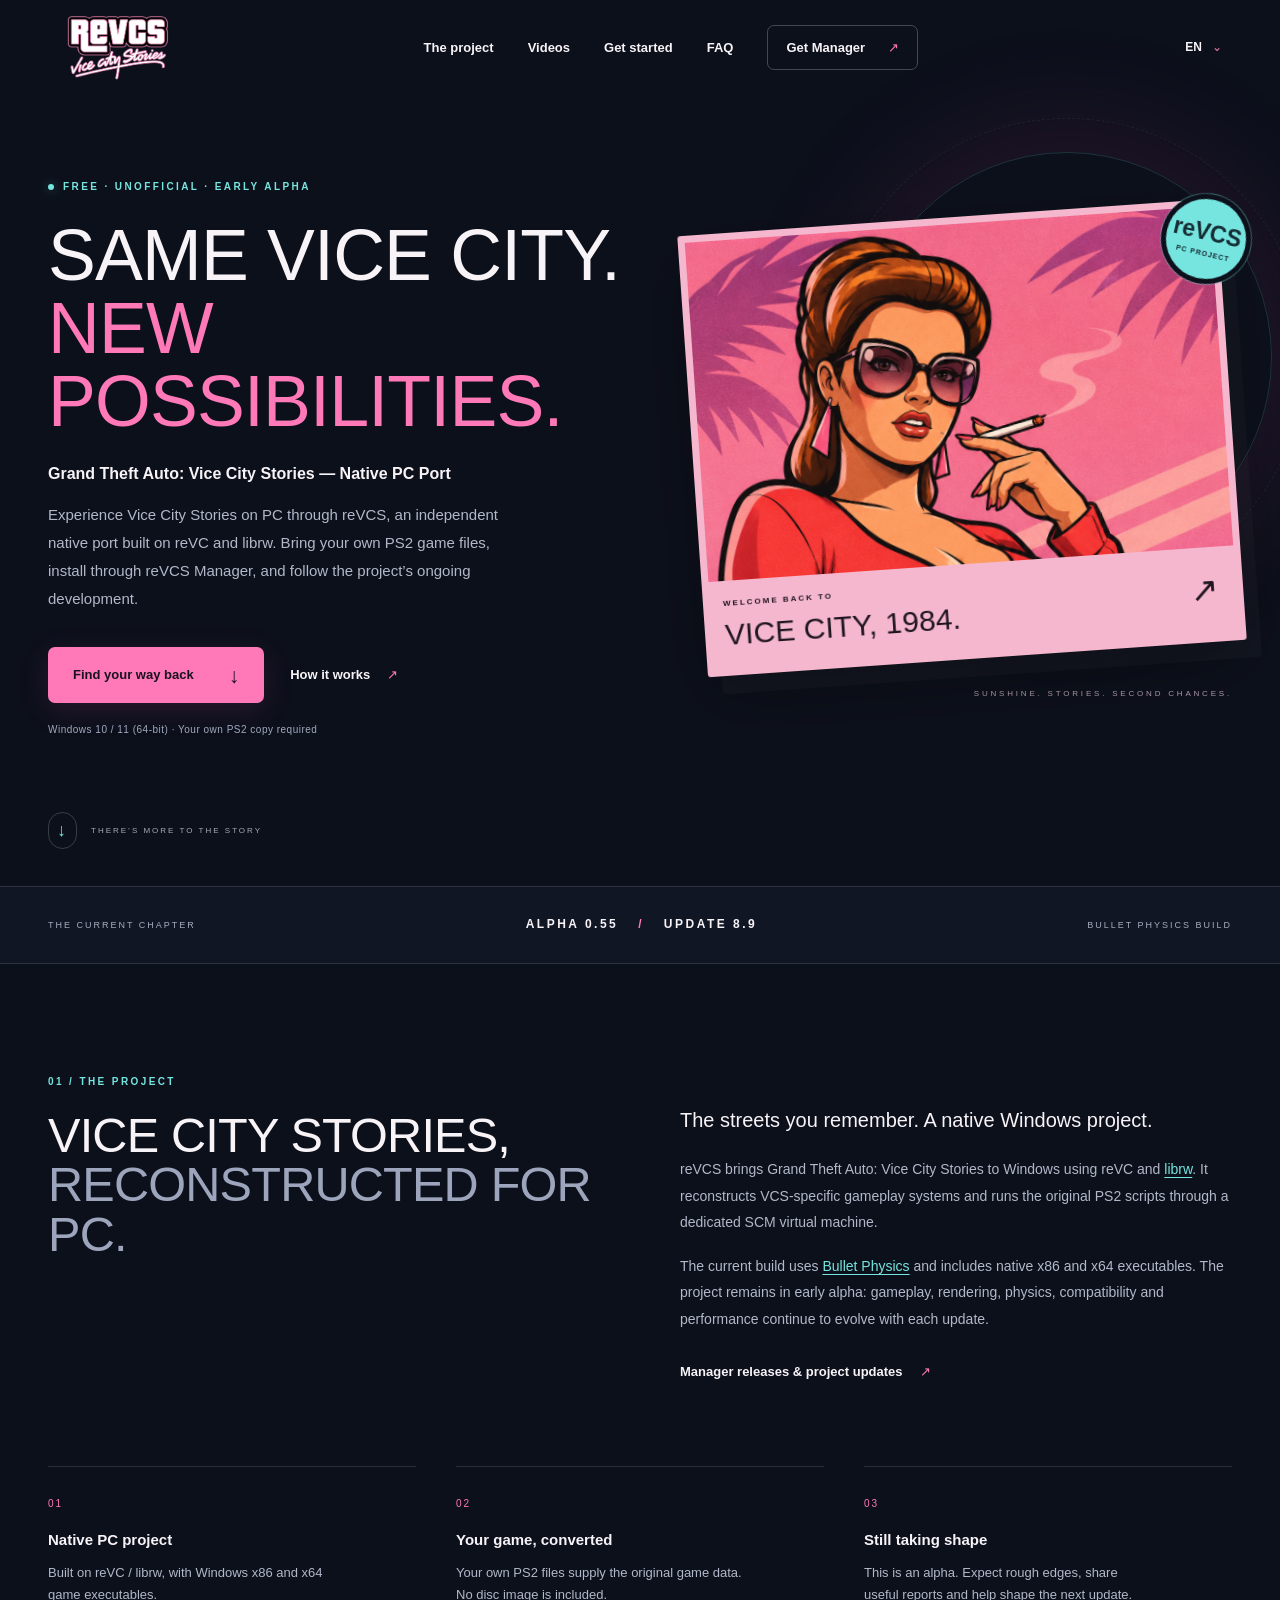
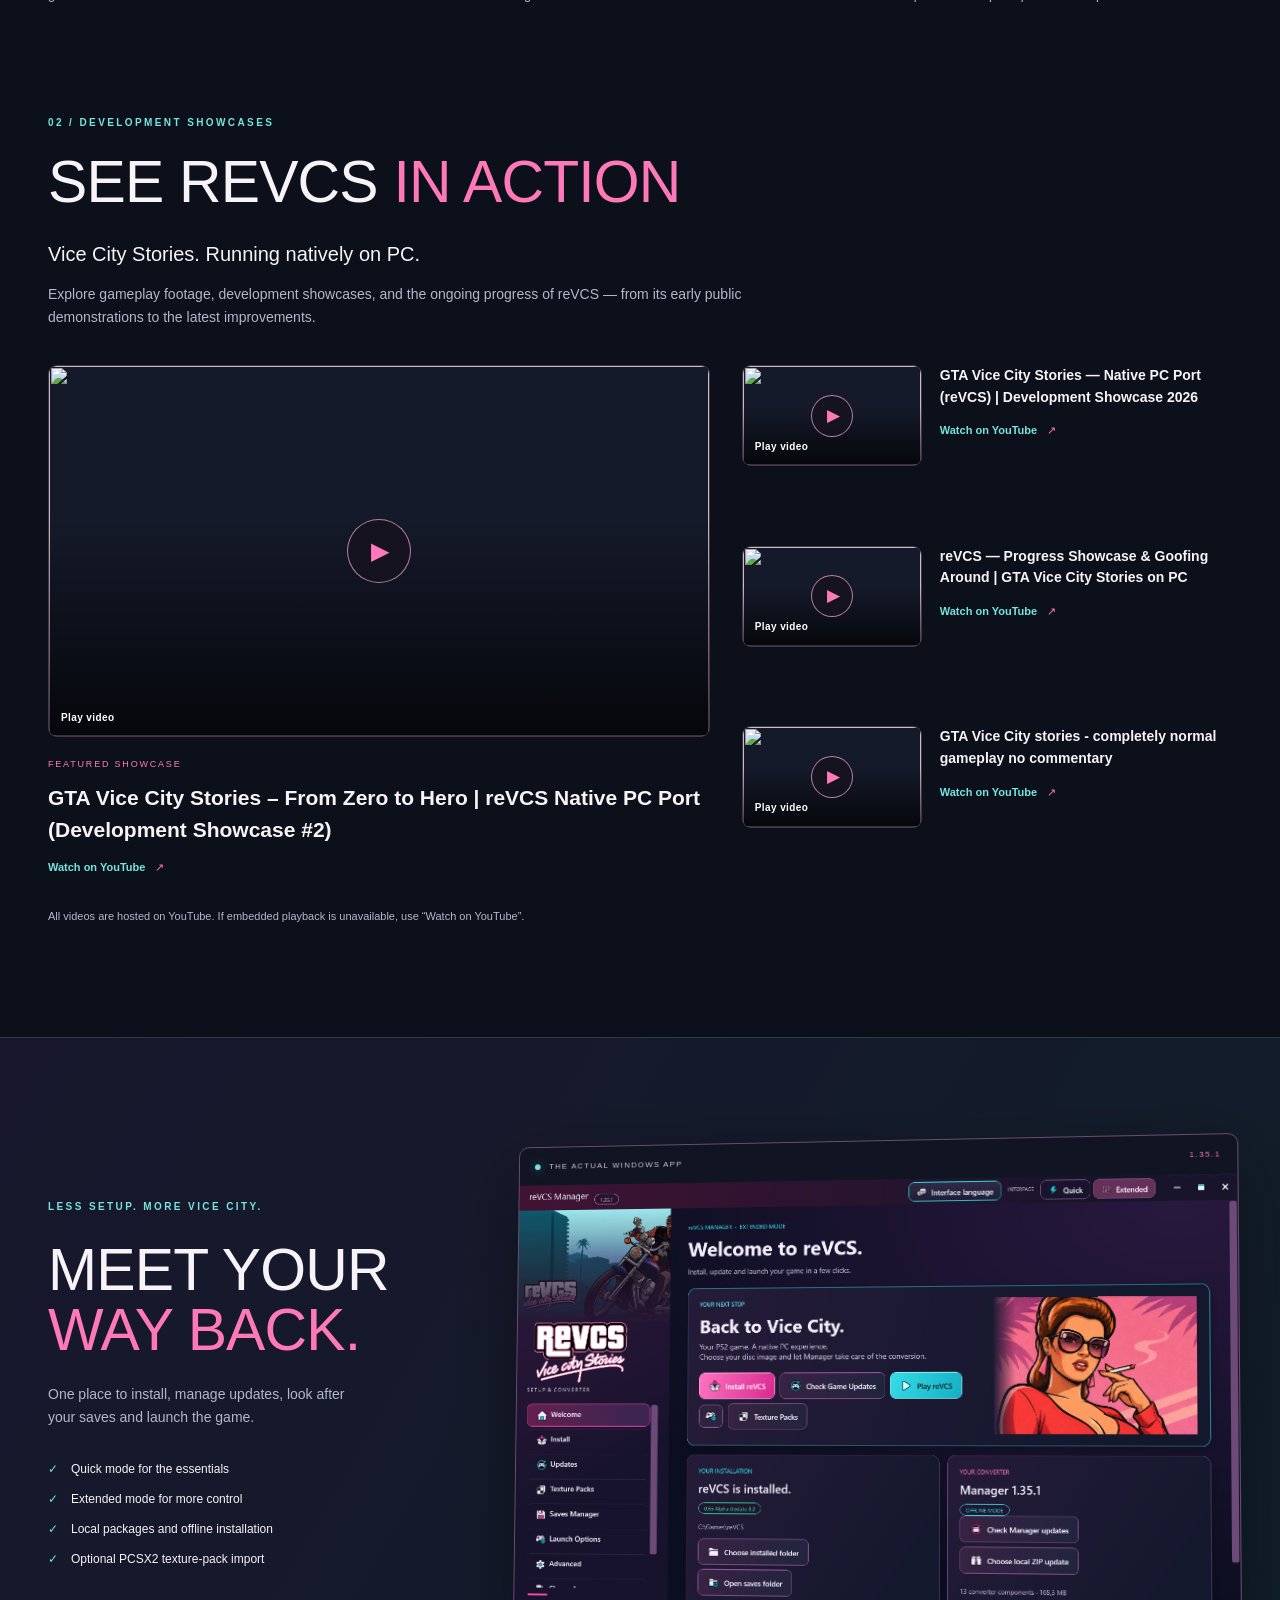
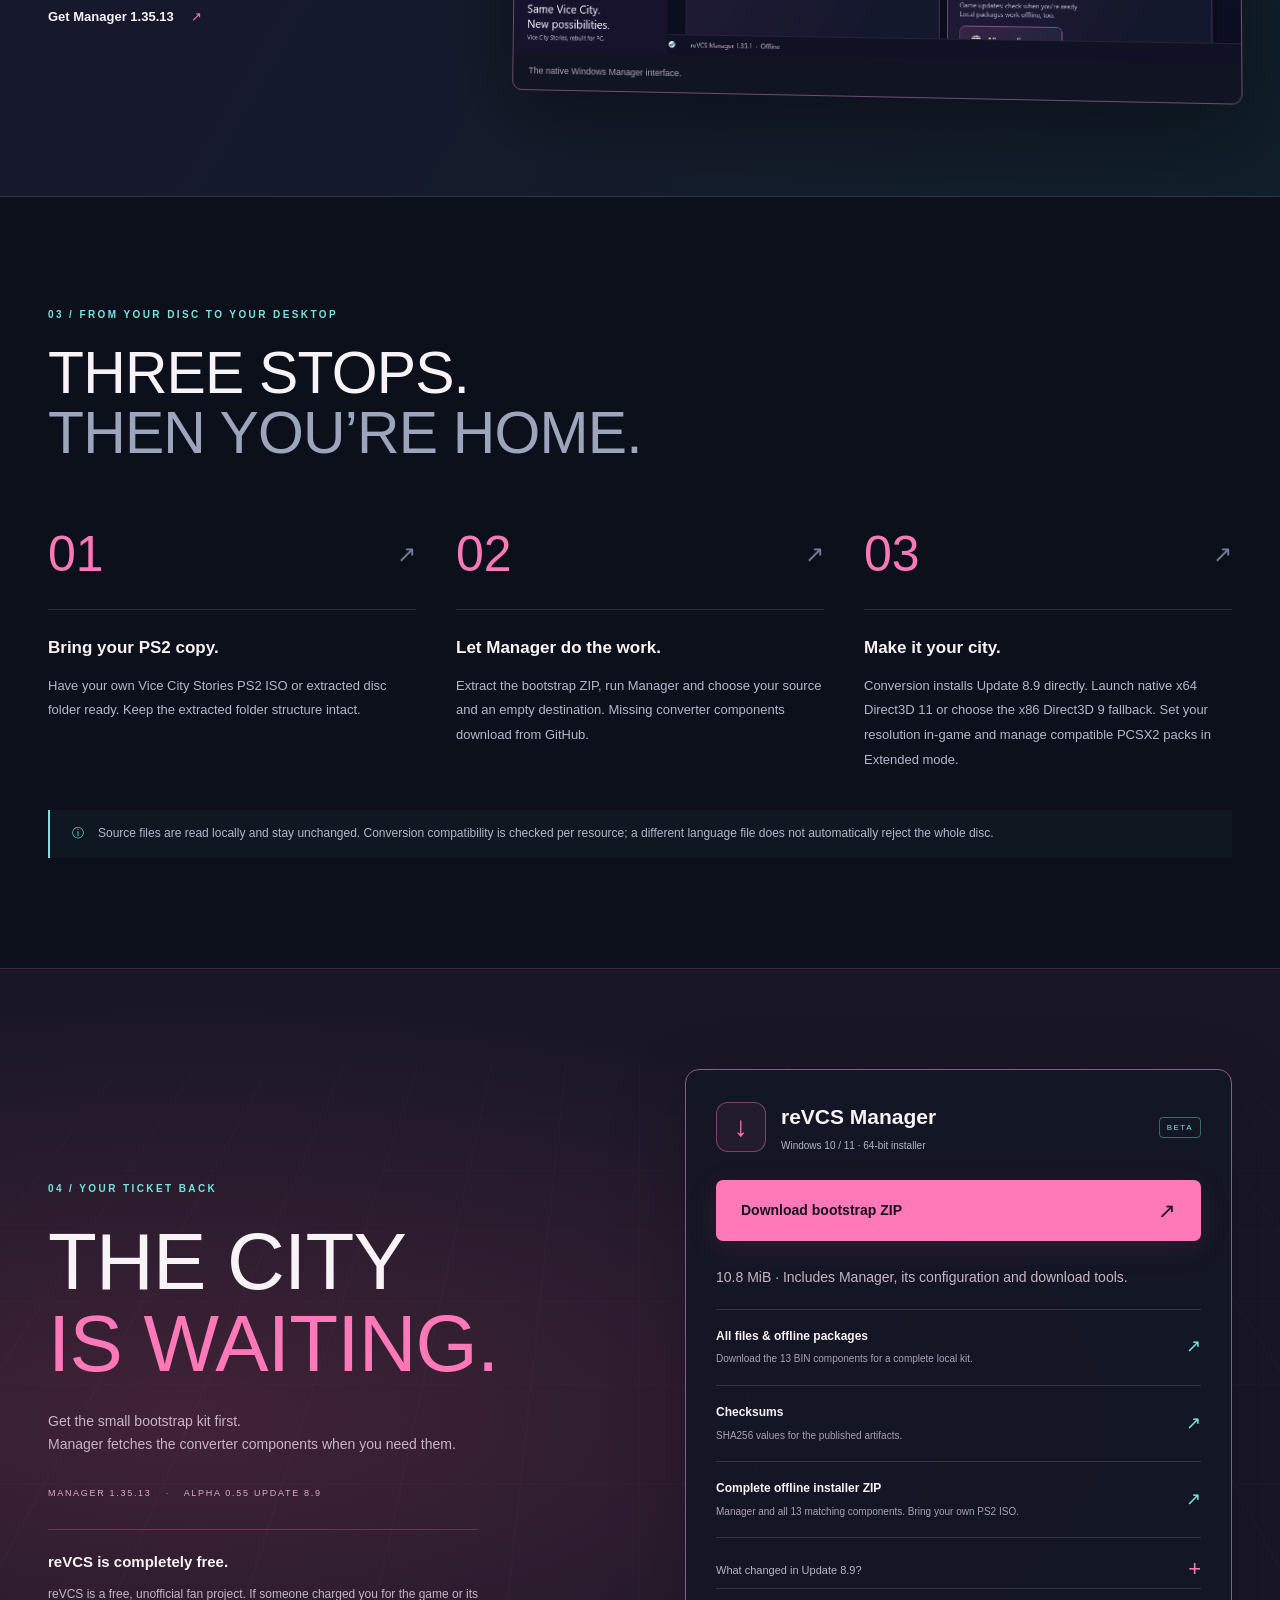
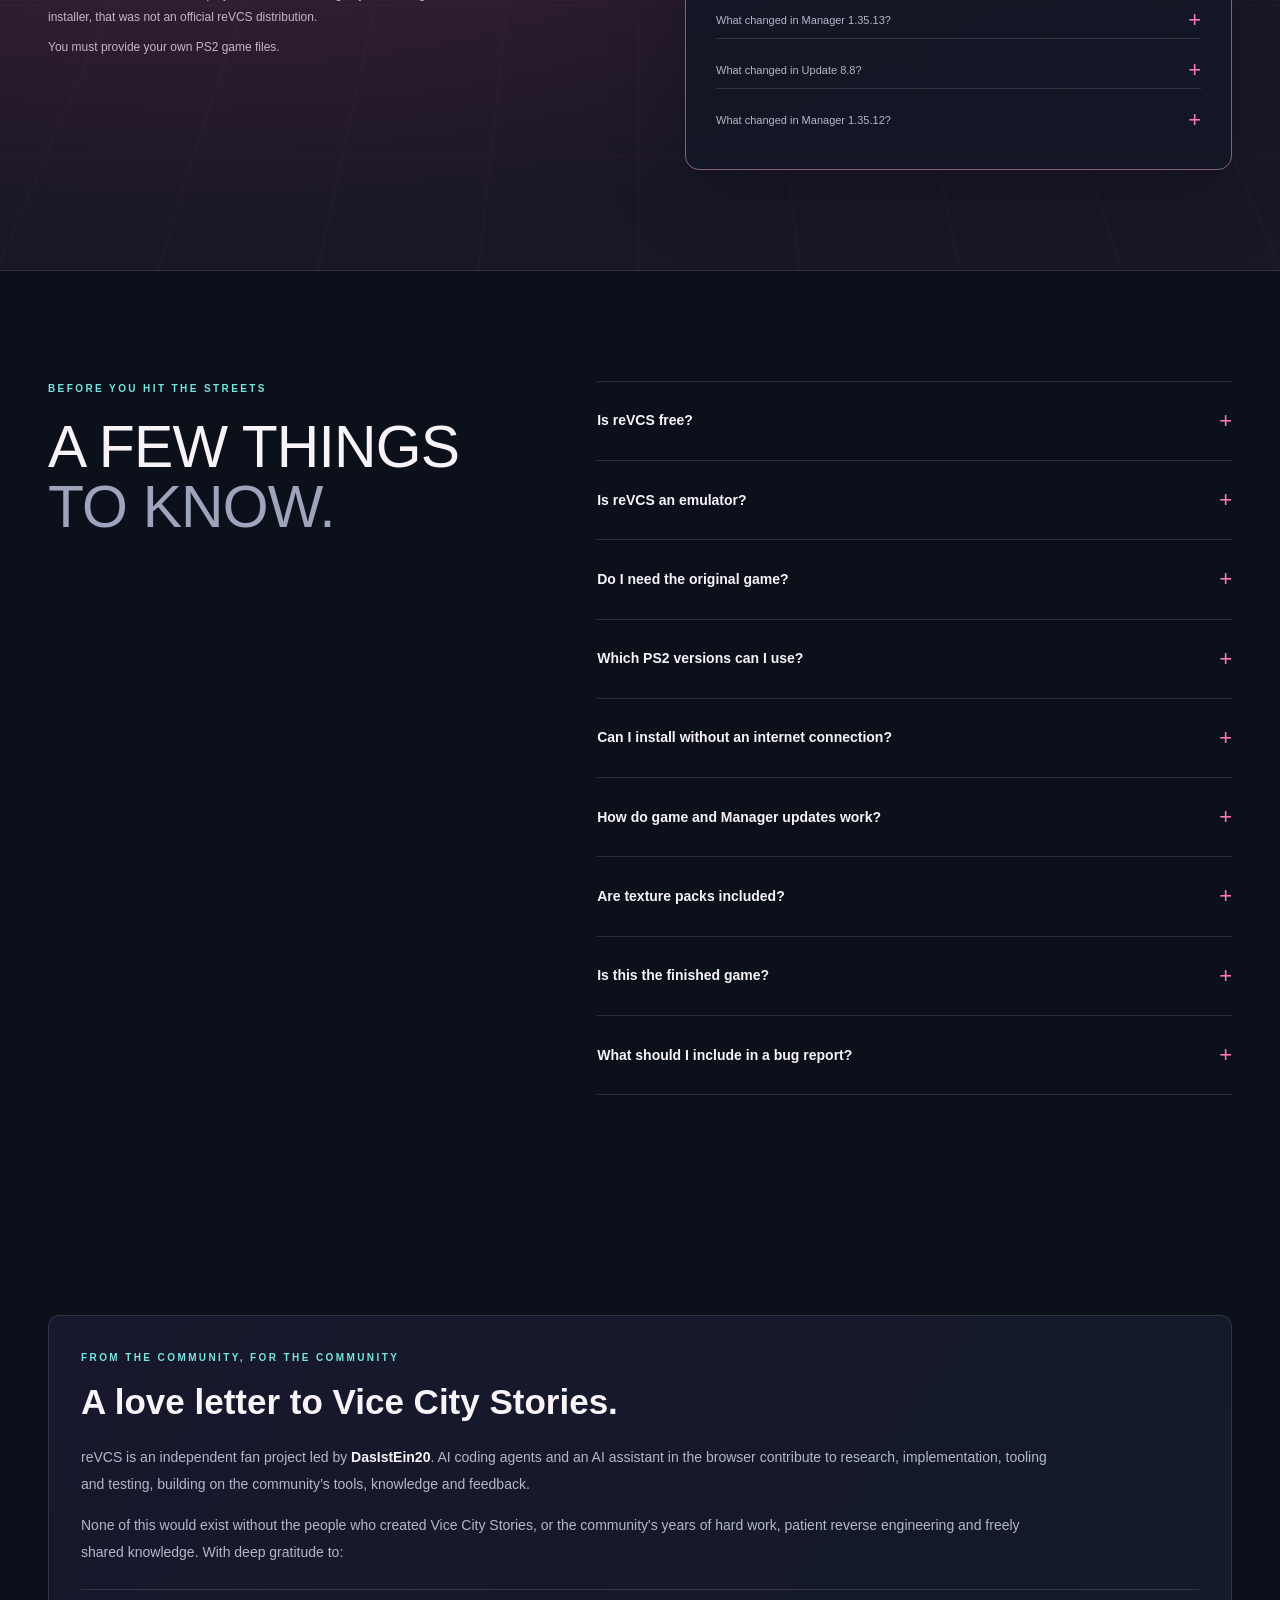
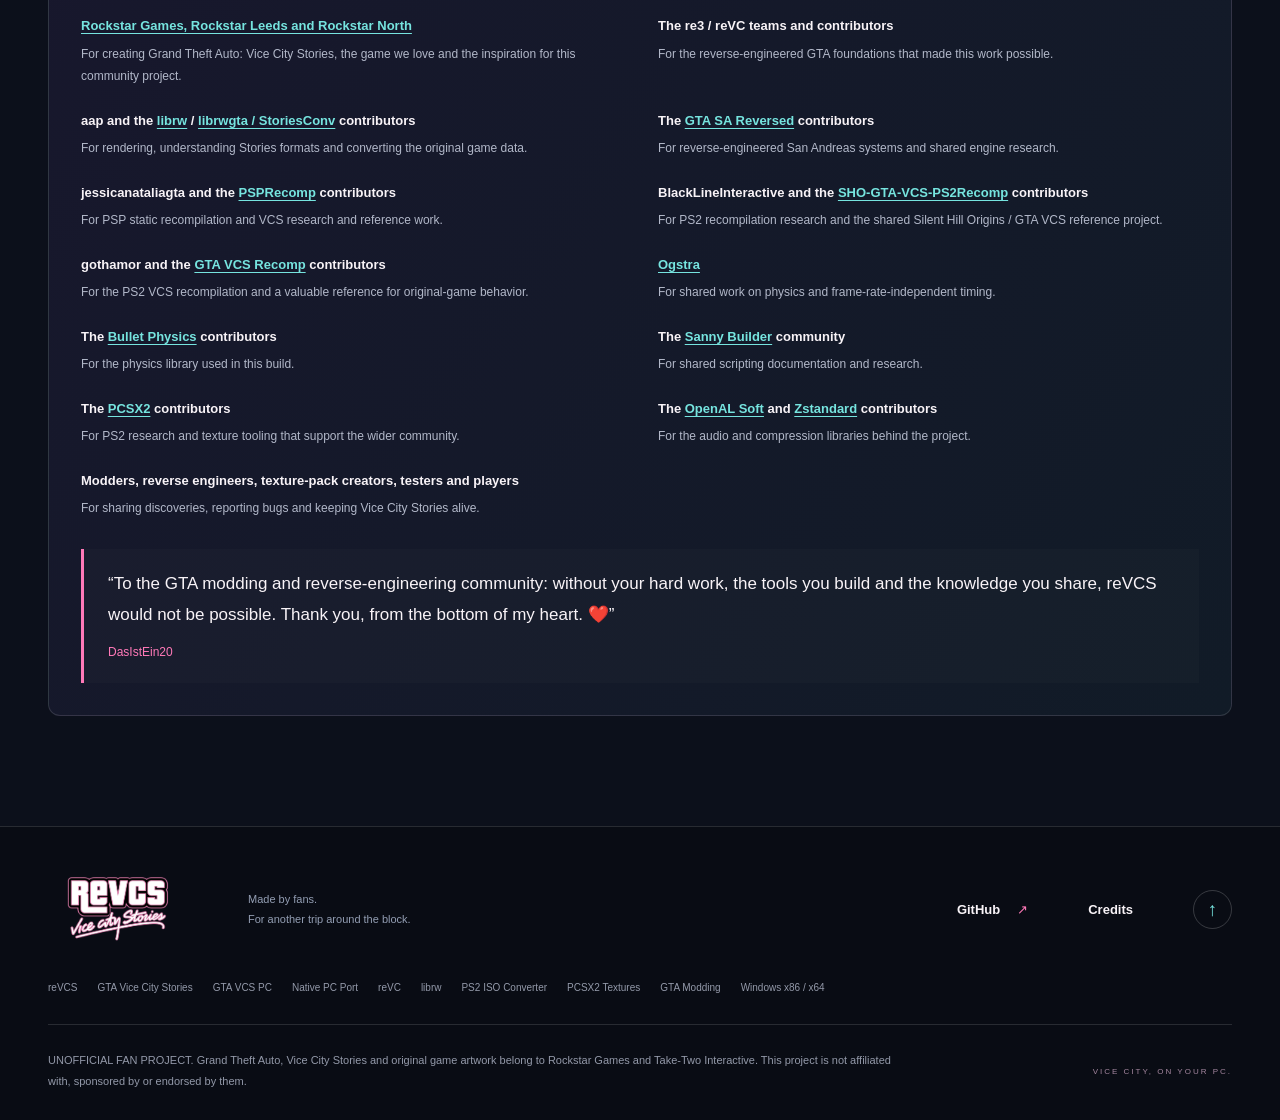
==== commit a169ee02: "Release Manager 1.35.13 and cumulative Update 8.9" ====
--- a/site/index.html
+++ b/site/index.html
@@ -67,7 +67,7 @@
       </div>
       <a class="scroll-cue" href="#project"><span aria-hidden="true">↓</span> THERE’S MORE TO THE STORY</a>
     </section>
-    <div class="edition-strip"><div class="wrap"><span>THE CURRENT CHAPTER</span><strong>ALPHA 0.55 <i>/</i> UPDATE 8.8</strong><span>BULLET PHYSICS BUILD</span></div></div>
+    <div class="edition-strip"><div class="wrap"><span>THE CURRENT CHAPTER</span><strong>ALPHA 0.55 <i>/</i> UPDATE 8.9</strong><span>BULLET PHYSICS BUILD</span></div></div>
     <section class="section wrap project" id="project" aria-labelledby="project-title">
       <div class="section-heading reveal"><p class="eyebrow">01 / THE PROJECT</p><h2 id="project-title">Vice City Stories,<br><span>reconstructed for PC.</span></h2></div>
       <div class="project-copy reveal"><p class="lead">The streets you remember. A native Windows project.</p><p>reVCS brings Grand Theft Auto: Vice City Stories to Windows using reVC and <a href="https://github.com/aap/librw">librw</a>. It reconstructs VCS-specific gameplay systems and runs the original PS2 scripts through a dedicated SCM virtual machine.</p><p>The current build uses <a href="https://github.com/bulletphysics/bullet3">Bullet Physics</a> and includes native x86 and x64 executables. The project remains in early alpha: gameplay, rendering, physics, compatibility and performance continue to evolve with each update.</p><a class="text-link" href="https://github.com/DasIstEin20/reVCS_Installer" target="_blank" rel="noopener">Manager releases &amp; project updates <span aria-hidden="true">↗</span></a></div>
@@ -139,26 +139,26 @@
       <p class="video-help">All videos are hosted on YouTube. If embedded playback is unavailable, use “Watch on YouTube”.</p>
     </section>
     <section class="setup-section" aria-labelledby="setup-title"><div class="wrap setup-layout">
-      <div class="setup-copy reveal"><p class="eyebrow">LESS SETUP. MORE VICE CITY.</p><h2 id="setup-title">Meet your<br><em>way back.</em></h2><p>One place to install, manage updates, look after your saves and launch the game.</p><ul class="check-list"><li>Quick mode for the essentials</li><li>Extended mode for more control</li><li>Local packages and offline installation</li><li>Optional PCSX2 texture-pack import</li></ul><a class="text-link" href="#download">Get Manager 1.35.12 <span aria-hidden="true">↗</span></a></div>
+      <div class="setup-copy reveal"><p class="eyebrow">LESS SETUP. MORE VICE CITY.</p><h2 id="setup-title">Meet your<br><em>way back.</em></h2><p>One place to install, manage updates, look after your saves and launch the game.</p><ul class="check-list"><li>Quick mode for the essentials</li><li>Extended mode for more control</li><li>Local packages and offline installation</li><li>Optional PCSX2 texture-pack import</li></ul><a class="text-link" href="#download">Get Manager 1.35.13 <span aria-hidden="true">↗</span></a></div>
       <figure class="setup-preview reveal"><div class="preview-caption"><span class="status-dot" aria-hidden="true"></span> THE ACTUAL WINDOWS APP <span>1.35.1</span></div><img src="assets/setup-preview.png" alt="reVCS Manager with Quick and Extended modes, installation controls and version information." width="1346" height="886" loading="lazy"><figcaption>The native Windows Manager interface.</figcaption></figure>
     </div></section>
     <section class="section wrap" id="how" aria-labelledby="how-title">
       <div class="section-heading reveal"><p class="eyebrow">03 / FROM YOUR DISC TO YOUR DESKTOP</p><h2 id="how-title">Three stops.<br><span>Then you’re home.</span></h2></div>
-      <ol class="steps"><li class="reveal"><span class="step-number">01<span aria-hidden="true">↗</span></span><h3>Bring your PS2 copy.</h3><p>Have your own Vice City Stories PS2 ISO or extracted disc folder ready. Keep the extracted folder structure intact.</p></li><li class="reveal"><span class="step-number">02<span aria-hidden="true">↗</span></span><h3>Let Manager do the work.</h3><p>Extract the bootstrap ZIP, run Manager and choose your source and an empty destination. Missing converter components download from GitHub.</p></li><li class="reveal"><span class="step-number">03<span aria-hidden="true">↗</span></span><h3>Make it your city.</h3><p>Conversion installs Update 8.8 directly. Launch native x64 Direct3D 11 or choose the x86 Direct3D 9 fallback. Set your resolution in-game and manage compatible PCSX2 packs in Extended mode.</p></li></ol>
+      <ol class="steps"><li class="reveal"><span class="step-number">01<span aria-hidden="true">↗</span></span><h3>Bring your PS2 copy.</h3><p>Have your own Vice City Stories PS2 ISO or extracted disc folder ready. Keep the extracted folder structure intact.</p></li><li class="reveal"><span class="step-number">02<span aria-hidden="true">↗</span></span><h3>Let Manager do the work.</h3><p>Extract the bootstrap ZIP, run Manager and choose your source and an empty destination. Missing converter components download from GitHub.</p></li><li class="reveal"><span class="step-number">03<span aria-hidden="true">↗</span></span><h3>Make it your city.</h3><p>Conversion installs Update 8.9 directly. Launch native x64 Direct3D 11 or choose the x86 Direct3D 9 fallback. Set your resolution in-game and manage compatible PCSX2 packs in Extended mode.</p></li></ol>
       <p class="source-note reveal"><span aria-hidden="true">ⓘ</span> Source files are read locally and stay unchanged. Conversion compatibility is checked per resource; a different language file does not automatically reject the whole disc.</p>
     </section>
     <section class="download-section" id="download" aria-labelledby="download-title"><div class="wrap download-layout">
-      <div class="reveal"><p class="eyebrow">04 / YOUR TICKET BACK</p><h2 id="download-title">The city<br><em>is waiting.</em></h2><p>Get the small bootstrap kit first.<br>Manager fetches the converter components when you need them.</p><p class="download-version">MANAGER 1.35.12 <span>·</span> ALPHA 0.55 UPDATE 8.8</p>
+      <div class="reveal"><p class="eyebrow">04 / YOUR TICKET BACK</p><h2 id="download-title">The city<br><em>is waiting.</em></h2><p>Get the small bootstrap kit first.<br>Manager fetches the converter components when you need them.</p><p class="download-version">MANAGER 1.35.13 <span>·</span> ALPHA 0.55 UPDATE 8.9</p>
         <aside class="free-notice" aria-label="Free distribution"><strong>reVCS is completely free.</strong><p>reVCS is a free, unofficial fan project. If someone charged you for the game or its installer, that was not an official reVCS distribution.</p><p>You must provide your own PS2 game files.</p></aside></div>
       <div class="download-card reveal"><div class="download-card-top"><span class="download-icon" aria-hidden="true">↓</span><div><h3>reVCS Manager</h3><p>Windows 10 / 11 · 64-bit installer</p></div><span class="badge">BETA</span></div>
-        <a class="button primary download-button" id="bootstrap-link" href="https://github.com/DasIstEin20/reVCS_Installer/releases/download/v1.35.12/reVCS-Manager-1.35.12-bootstrap.zip">Download bootstrap ZIP <span aria-hidden="true">↗</span></a>
+        <a class="button primary download-button" id="bootstrap-link" href="https://github.com/DasIstEin20/reVCS_Installer/releases/download/v1.35.13/reVCS-Manager-1.35.13-bootstrap.zip">Download bootstrap ZIP <span aria-hidden="true">↗</span></a>
         <p id="download-size" class="download-meta">Includes Manager, its configuration and download tools.</p>
-        <a class="download-row" href="https://github.com/DasIstEin20/reVCS_Installer/releases/tag/v1.35.12"><span>All files &amp; offline packages<small>Download the 13 BIN components for a complete local kit.</small></span><span aria-hidden="true">↗</span></a>
-        <a class="download-row" href="https://github.com/DasIstEin20/reVCS_Installer/releases/download/v1.35.12/SHA256SUMS-1.35.12.txt"><span>Checksums<small>SHA256 values for the published artifacts.</small></span><span aria-hidden="true">↗</span></a>
-        <details class="release-notes"><summary>What changed in Update 8.8?</summary><p>Cumulative update from the first public Update 8 / 8.0 installer through 8.7. Improves Bullet driving and boats, garages, combat poses, menu controls, fonts and anti-aliasing. <a href="https://github.com/DasIstEin20/reVCS_Installer/releases/tag/v0.55-update8.8">Release notes</a>.</p><p>For Update 8.8, update Manager to 1.35.12 first. Apply the cumulative ZIP through Manager; have your own PS2 ISO ready if new resources need conversion.</p></details>
-        <details class="release-notes"><summary>What changed in Update 8.2?</summary><p>Added F1 replay; improved ramp collisions, JetSki boarding and handling, scripted flight, and model cleanup. Install it from Manager’s Updates page. <a href="https://github.com/DasIstEin20/reVCS_Installer/releases/tag/v0.55-update8.2">Release notes</a>.</p></details>
-        <details class="release-notes"><summary>What changed in Update 8.1?</summary><p>Fixed a Proton startup failure caused by trailing whitespace in NPC spawn data. In Manager, choose Updates → Check game updates → Apply available game updates. <a href="https://github.com/DasIstEin20/reVCS_Installer/releases/tag/v0.55-update8.1">Release notes</a>.</p></details>
-        <details class="release-notes"><summary>What changed in Manager 1.35.12?</summary><p>Source-resolution PCSX2 texture imports within native budgets, pack review filters, a native save editor and -nointro. Fresh conversion installs Update 8.8. <a href="https://github.com/DasIstEin20/reVCS_Installer/releases/tag/v1.35.12">Release notes</a>.</p></details>
+        <a class="download-row" href="https://github.com/DasIstEin20/reVCS_Installer/releases/tag/v1.35.13"><span>All files &amp; offline packages<small>Download the 13 BIN components for a complete local kit.</small></span><span aria-hidden="true">↗</span></a>
+        <a class="download-row" href="https://github.com/DasIstEin20/reVCS_Installer/releases/download/v1.35.13/SHA256SUMS-1.35.13.txt"><span>Checksums<small>SHA256 values for the published artifacts.</small></span><span aria-hidden="true">↗</span></a>
+        <a class="download-row" href="https://github.com/DasIstEin20/reVCS_Installer/releases/download/v1.35.13/reVCS-Manager-1.35.13-Full.zip"><span>Complete offline installer ZIP<small>Manager and all 13 matching components. Bring your own PS2 ISO.</small></span><span aria-hidden="true">↗</span></a><details class="release-notes"><summary>What changed in Update 8.9?</summary><p>Fewer repeated business attacks, EMPIRETRUCE, restored prostitute car interactions and local crash/hang reports. Supports the first public 8/8.0 installer through 8.8. Update Manager first. <a href="https://github.com/DasIstEin20/reVCS_Installer/releases/tag/v0.55-update8.9">Release notes</a>.</p></details><details class="release-notes"><summary>What changed in Manager 1.35.13?</summary><p>Direct original texture-pack import, exact-image deduplication, explicit variant selection, gang aggression/provocation editing and crash-report launch options. Fresh installation includes Update 8.9. <a href="https://github.com/DasIstEin20/reVCS_Installer/releases/tag/v1.35.13">Release notes</a>.</p></details><details class="release-notes"><summary>What changed in Update 8.8?</summary><p>Cumulative update from the first public Update 8 / 8.0 installer through 8.7. Improves Bullet driving and boats, garages, combat poses, menu controls, fonts and anti-aliasing. <a href="https://github.com/DasIstEin20/reVCS_Installer/releases/tag/v0.55-update8.8">Release notes</a>.</p><p>For Update 8.8, update Manager to 1.35.12 first. Apply the cumulative ZIP through Manager; have your own PS2 ISO ready if new resources need conversion.</p></details><details class="release-notes"><summary>What changed in Manager 1.35.12?</summary><p>Source-resolution PCSX2 texture imports within native budgets, pack review filters, a native save editor and -nointro. Fresh conversion installs Update 8.8. <a href="https://github.com/DasIstEin20/reVCS_Installer/releases/tag/v1.35.12">Release notes</a>.</p></details>
+
+
+
       </div>
     </div></section>
     <section class="section wrap faq-section" id="questions" aria-labelledby="faq-title"><div class="section-heading reveal"><p class="eyebrow">BEFORE YOU HIT THE STREETS</p><h2 id="faq-title">A few things<br><span>to know.</span></h2></div><div class="faq-list reveal">
@@ -169,7 +169,7 @@
       <details><summary>Can I install without an internet connection?</summary><p>Yes. Download all 13 BIN components, the bootstrap ZIP and version.xml from the same release. Extract the bootstrap and place the BINs beside Manager. Switch to offline mode and choose your local PS2 source.</p></details>
       <details><summary>How do game and Manager updates work?</summary><p>Manager checks for updates at startup, offering Manager updates first. Downloads and installation require confirmation. You can also use Welcome → Check Game Updates or Check Manager Updates. Startup checks can be disabled in Extended → Advanced; offline packages remain supported.</p></details>
       <details><summary>Are texture packs included?</summary><p>No. Optional PCSX2 replacement textures are user-supplied. Choose your compatible ZIP or 7z pack in Extended mode.</p></details>
-      <details><summary>Is this the finished game?</summary><p>No. reVCS is an actively developed alpha fan project. There are known limitations and ongoing community tests. Manager 1.35.12 improves the installer and updater; game Update 8.8 is available separately.</p></details>
+      <details><summary>Is this the finished game?</summary><p>No. reVCS is an actively developed alpha fan project. There are known limitations and ongoing community tests. Manager 1.35.13 improves the installer and updater; game Update 8.9 is available separately.</p></details>
       <details><summary>What should I include in a bug report?</summary><p>Describe the steps, your game and Manager versions, source-disc edition and what you expected. Include the relevant log and a short recording if useful. Remove personal information before sharing logs.</p><a class="text-link" href="https://github.com/DasIstEin20/reVCS_Installer/issues">Open an installer issue <span aria-hidden="true">↗</span></a></details>
     </div></section>
     <section class="section wrap credits-section" id="community" aria-labelledby="community-title">
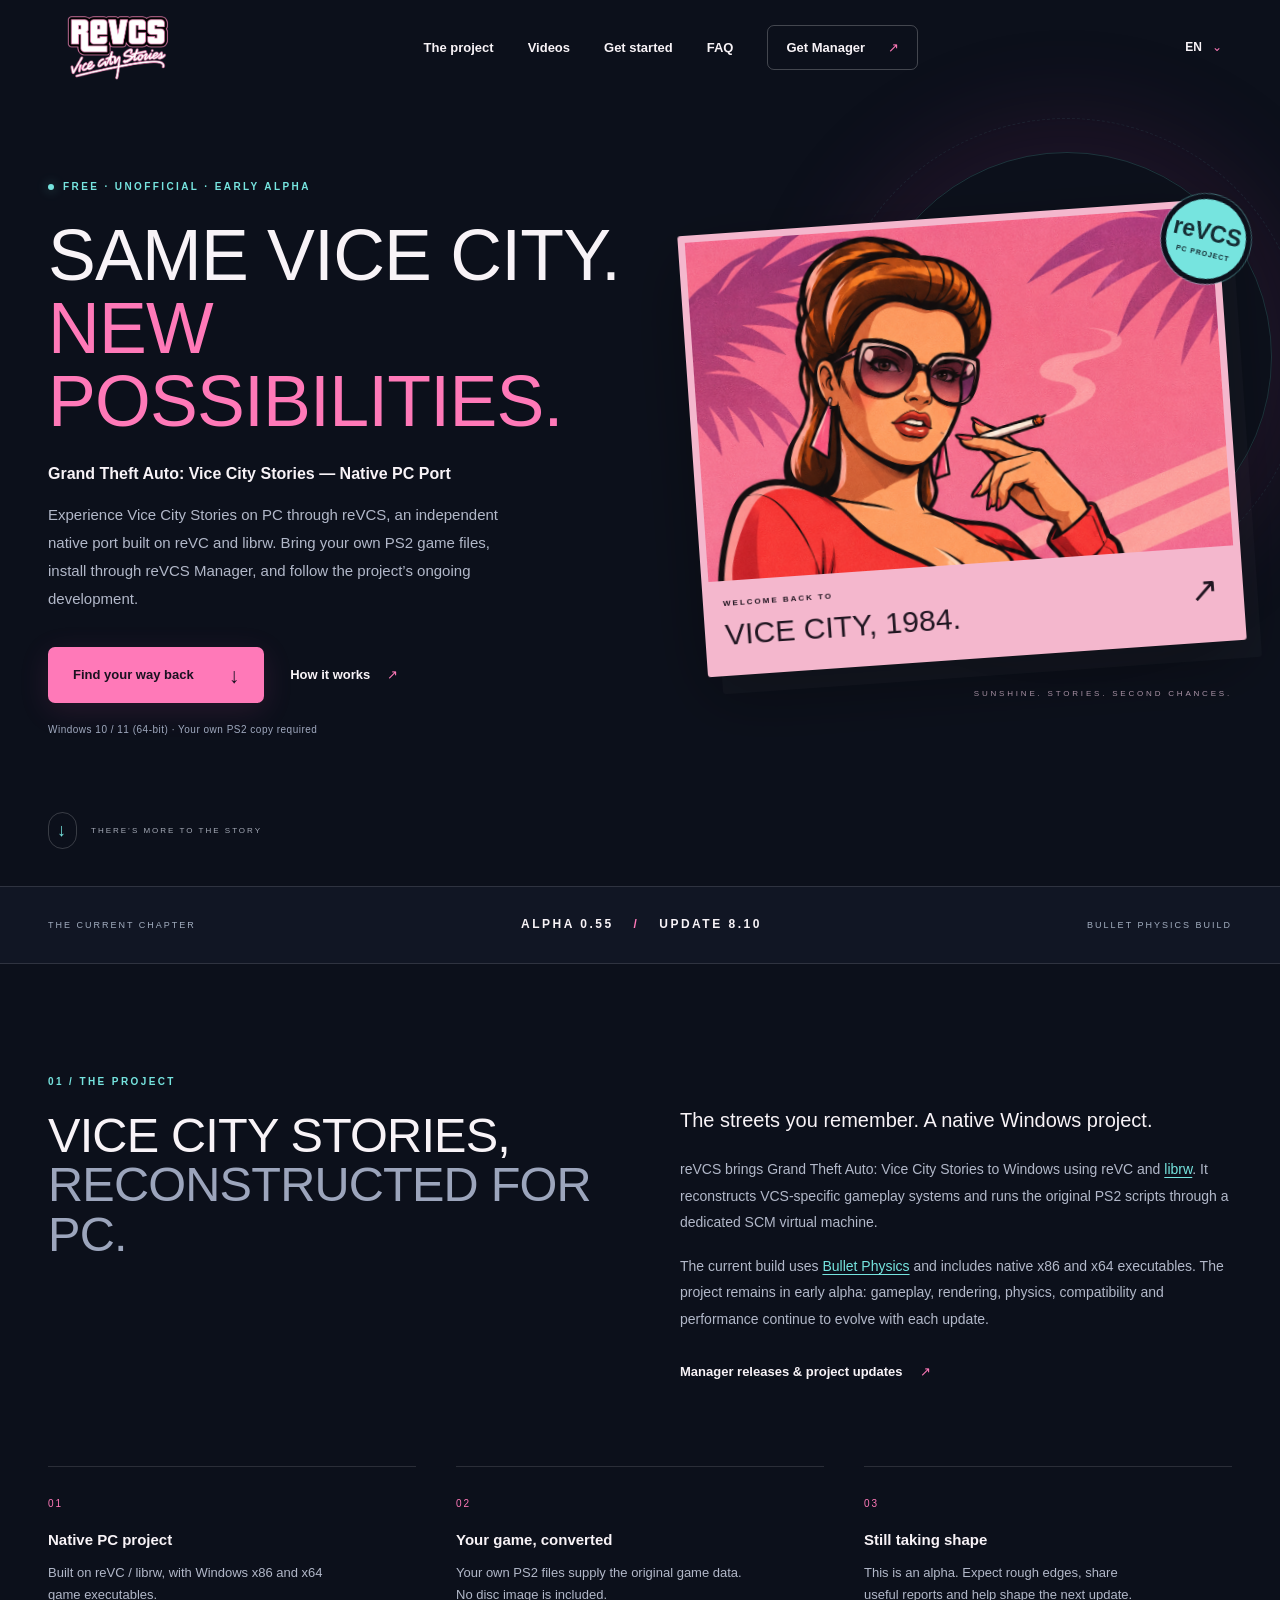
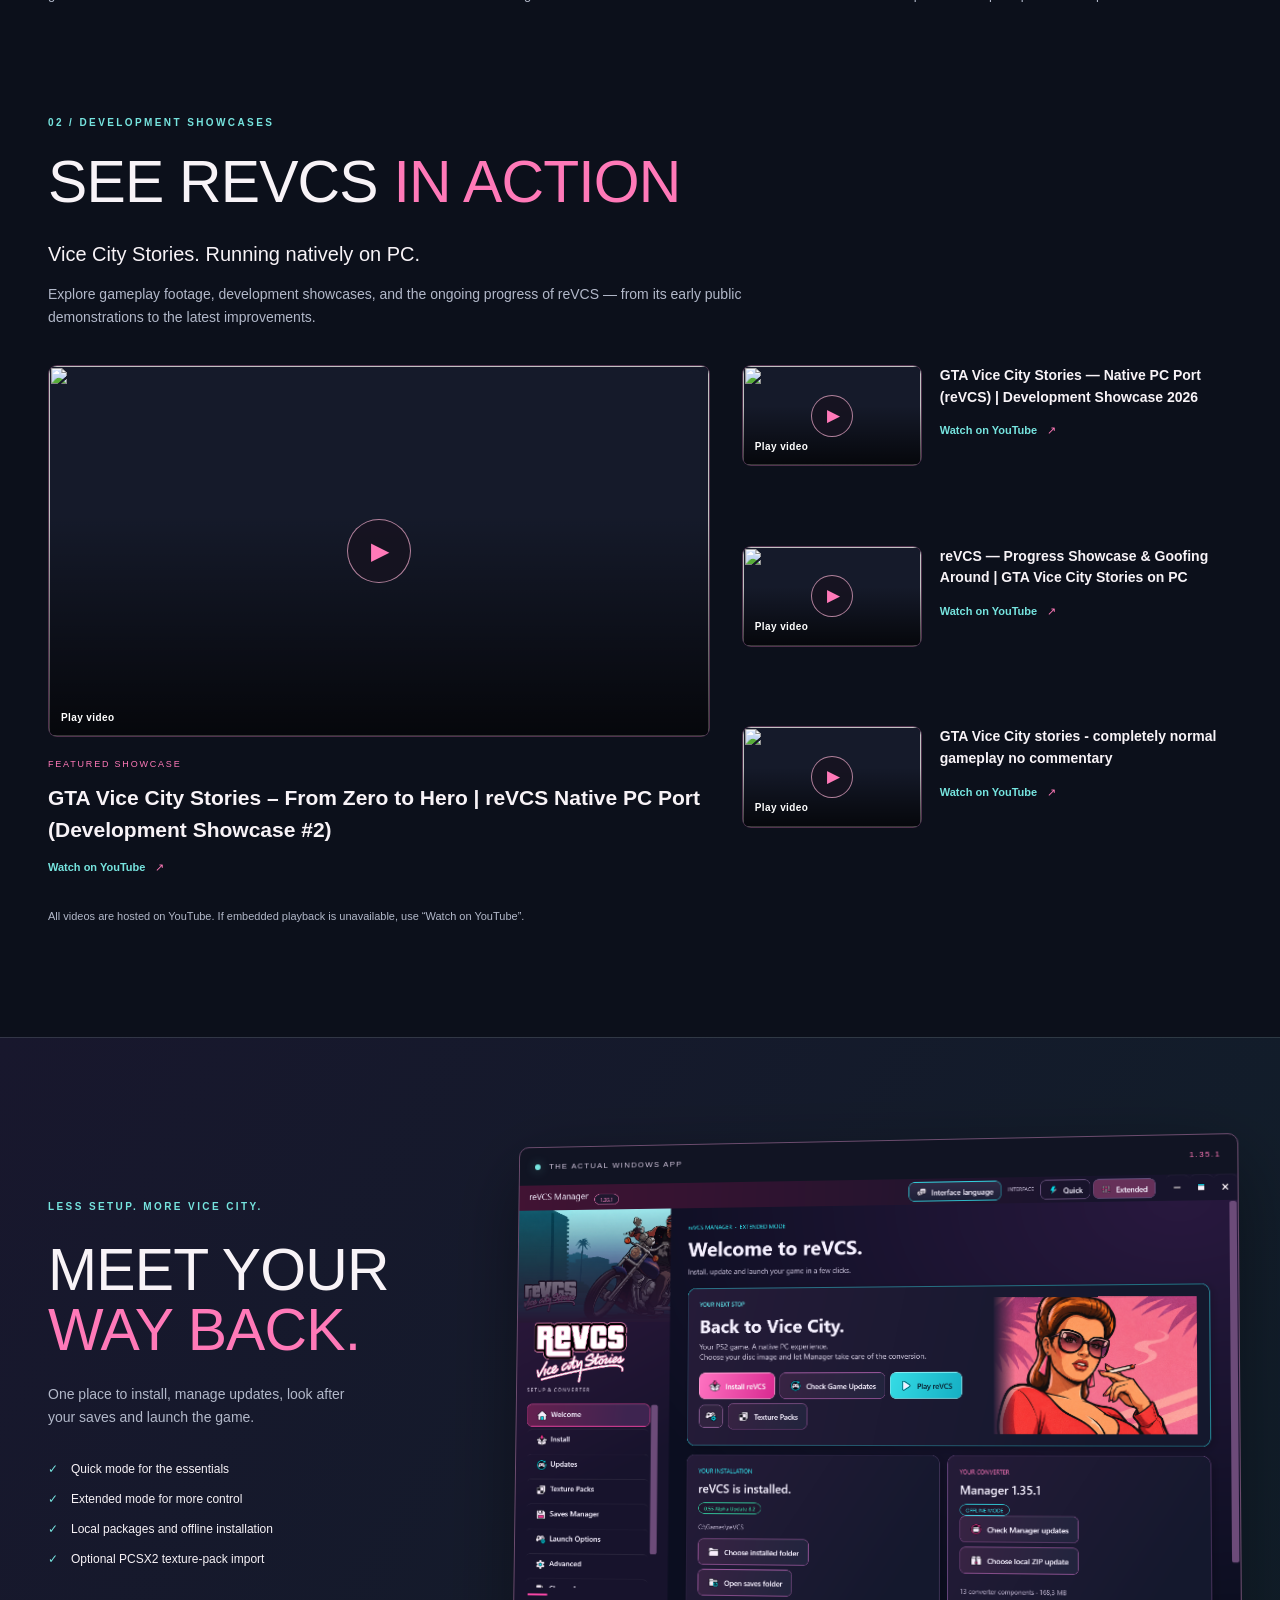
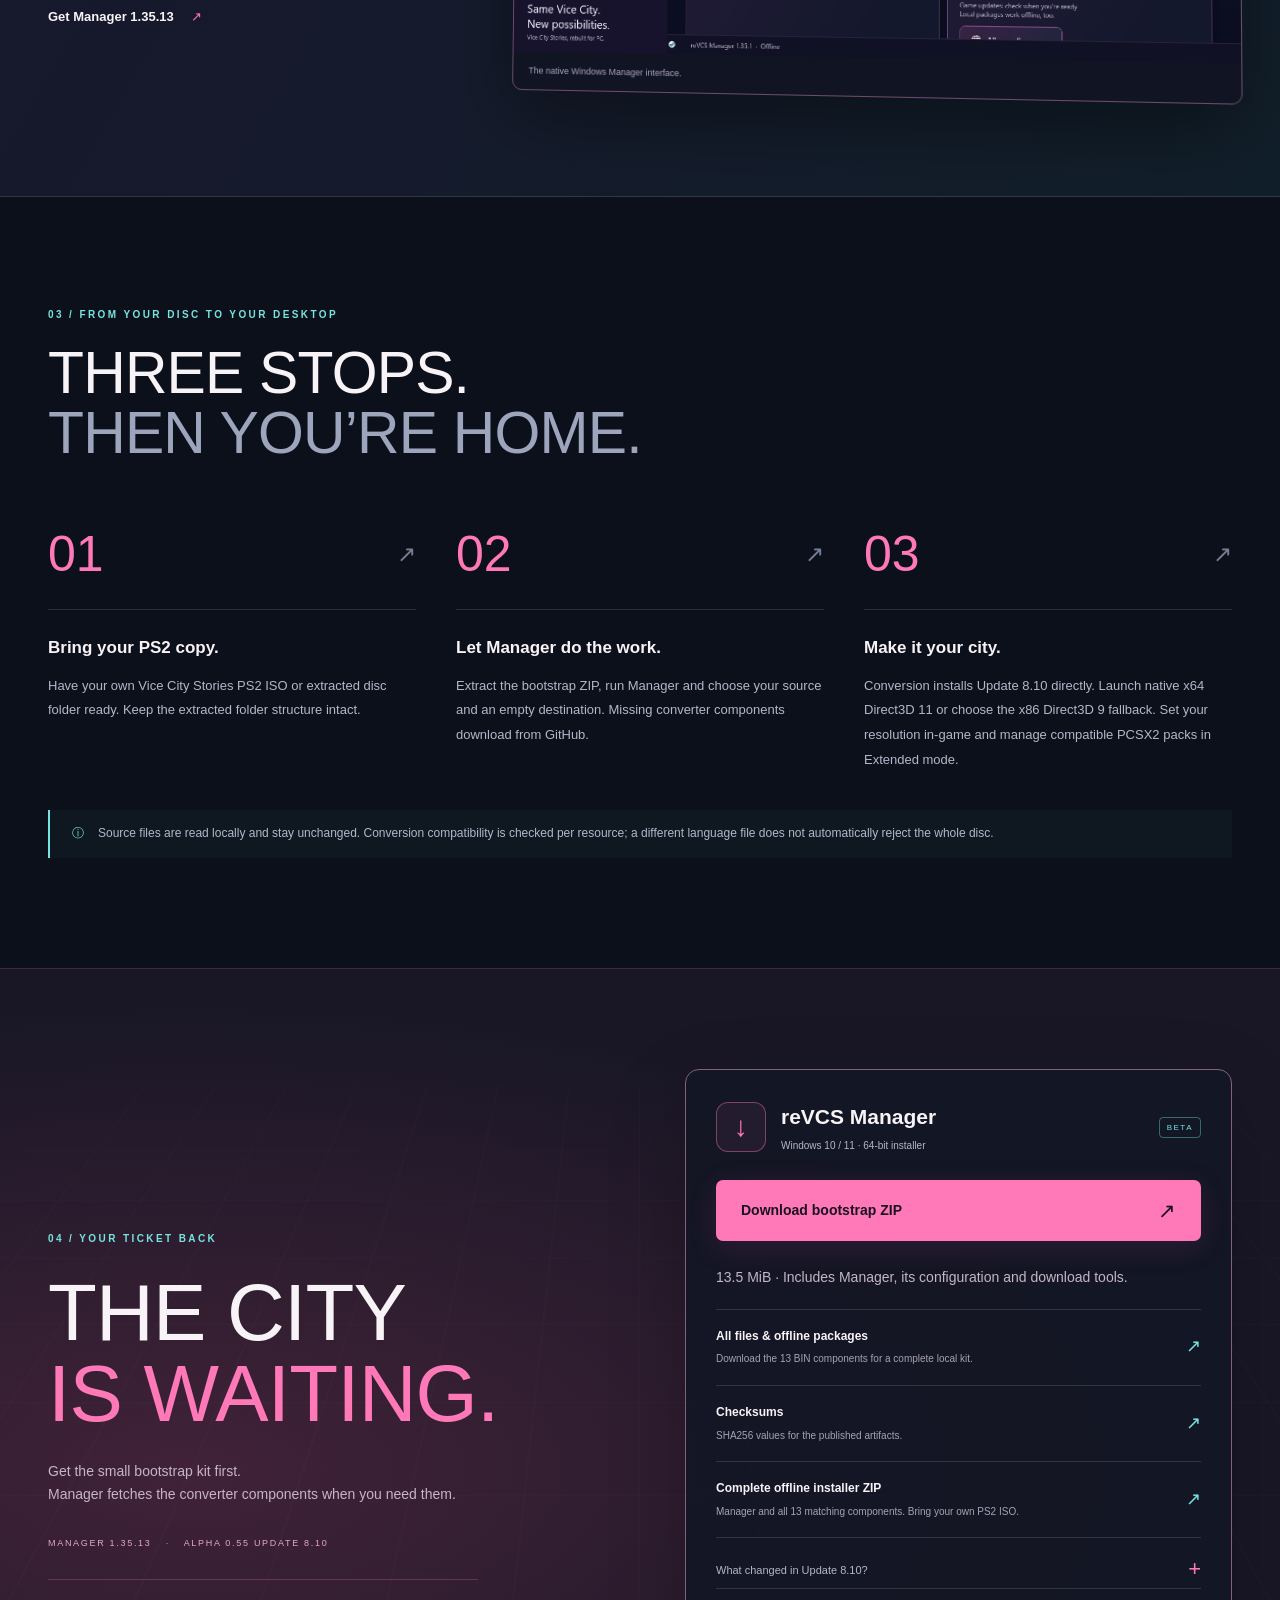
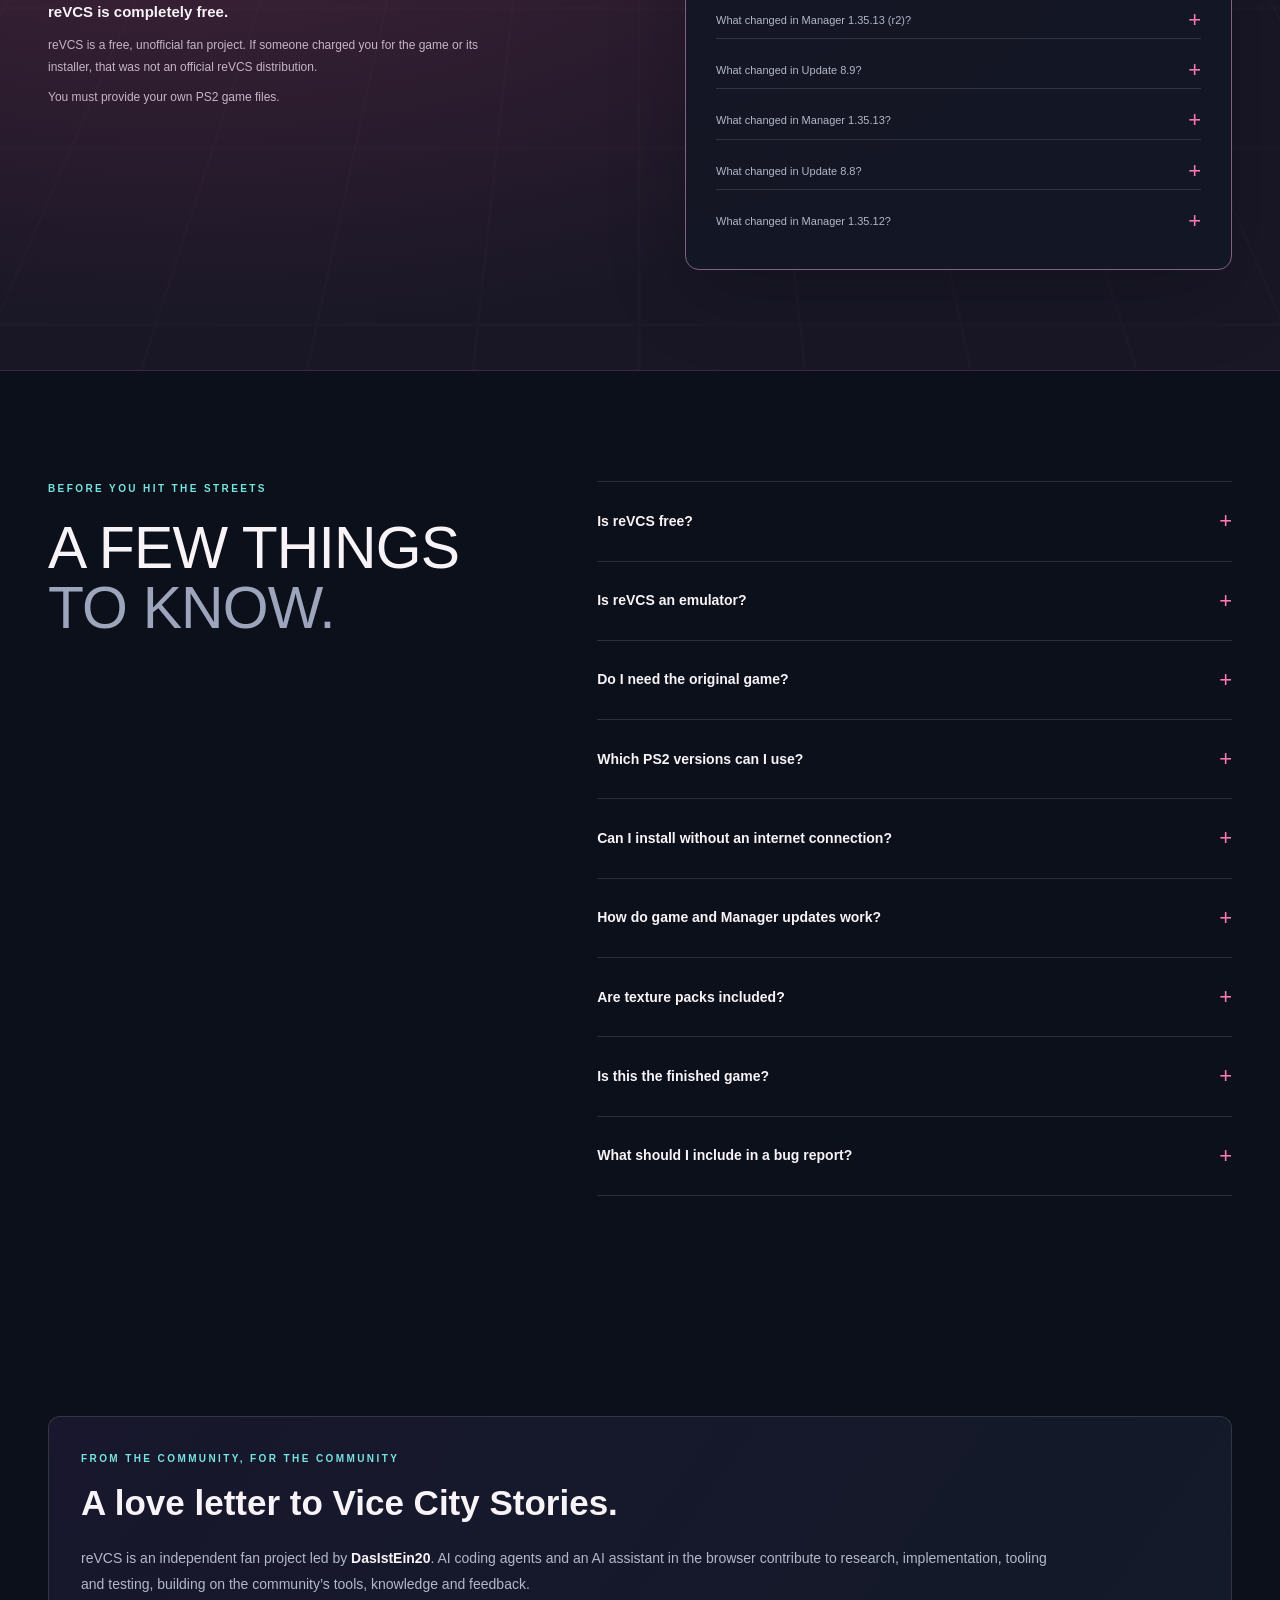
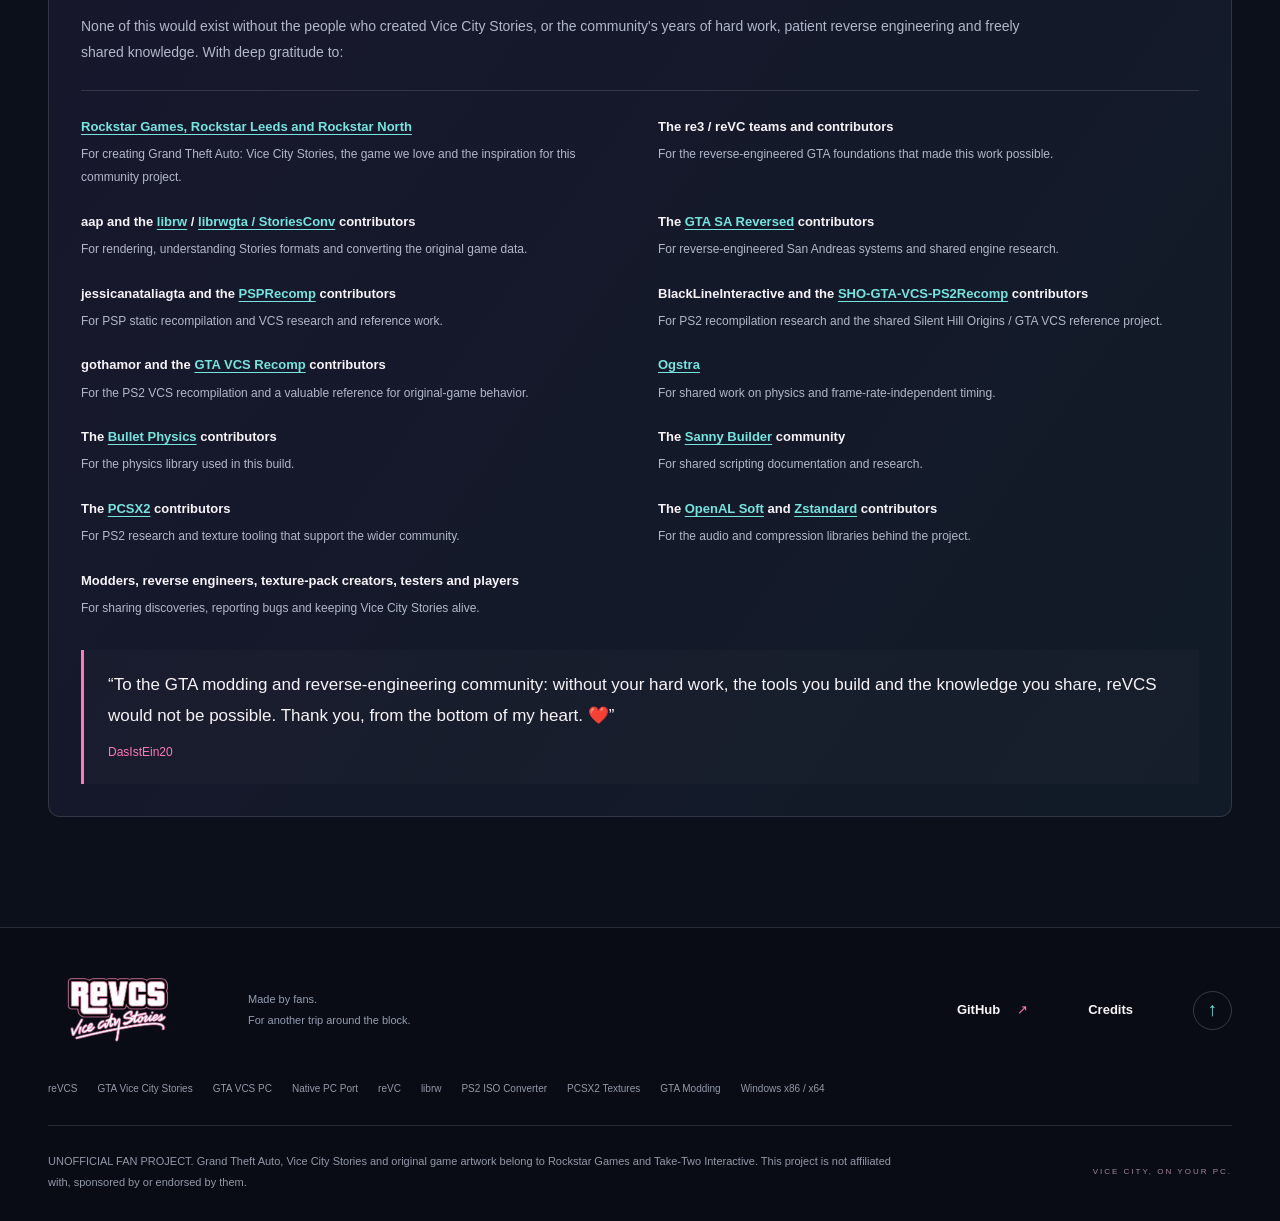
==== commit 61f26460: "Publish Update 8.10 and corrected Manager 1.35.13 r2" ====
--- a/site/index.html
+++ b/site/index.html
@@ -67,7 +67,7 @@
       </div>
       <a class="scroll-cue" href="#project"><span aria-hidden="true">↓</span> THERE’S MORE TO THE STORY</a>
     </section>
-    <div class="edition-strip"><div class="wrap"><span>THE CURRENT CHAPTER</span><strong>ALPHA 0.55 <i>/</i> UPDATE 8.9</strong><span>BULLET PHYSICS BUILD</span></div></div>
+    <div class="edition-strip"><div class="wrap"><span>THE CURRENT CHAPTER</span><strong>ALPHA 0.55 <i>/</i> UPDATE 8.10</strong><span>BULLET PHYSICS BUILD</span></div></div>
     <section class="section wrap project" id="project" aria-labelledby="project-title">
       <div class="section-heading reveal"><p class="eyebrow">01 / THE PROJECT</p><h2 id="project-title">Vice City Stories,<br><span>reconstructed for PC.</span></h2></div>
       <div class="project-copy reveal"><p class="lead">The streets you remember. A native Windows project.</p><p>reVCS brings Grand Theft Auto: Vice City Stories to Windows using reVC and <a href="https://github.com/aap/librw">librw</a>. It reconstructs VCS-specific gameplay systems and runs the original PS2 scripts through a dedicated SCM virtual machine.</p><p>The current build uses <a href="https://github.com/bulletphysics/bullet3">Bullet Physics</a> and includes native x86 and x64 executables. The project remains in early alpha: gameplay, rendering, physics, compatibility and performance continue to evolve with each update.</p><a class="text-link" href="https://github.com/DasIstEin20/reVCS_Installer" target="_blank" rel="noopener">Manager releases &amp; project updates <span aria-hidden="true">↗</span></a></div>
@@ -144,18 +144,18 @@
     </div></section>
     <section class="section wrap" id="how" aria-labelledby="how-title">
       <div class="section-heading reveal"><p class="eyebrow">03 / FROM YOUR DISC TO YOUR DESKTOP</p><h2 id="how-title">Three stops.<br><span>Then you’re home.</span></h2></div>
-      <ol class="steps"><li class="reveal"><span class="step-number">01<span aria-hidden="true">↗</span></span><h3>Bring your PS2 copy.</h3><p>Have your own Vice City Stories PS2 ISO or extracted disc folder ready. Keep the extracted folder structure intact.</p></li><li class="reveal"><span class="step-number">02<span aria-hidden="true">↗</span></span><h3>Let Manager do the work.</h3><p>Extract the bootstrap ZIP, run Manager and choose your source and an empty destination. Missing converter components download from GitHub.</p></li><li class="reveal"><span class="step-number">03<span aria-hidden="true">↗</span></span><h3>Make it your city.</h3><p>Conversion installs Update 8.9 directly. Launch native x64 Direct3D 11 or choose the x86 Direct3D 9 fallback. Set your resolution in-game and manage compatible PCSX2 packs in Extended mode.</p></li></ol>
+      <ol class="steps"><li class="reveal"><span class="step-number">01<span aria-hidden="true">↗</span></span><h3>Bring your PS2 copy.</h3><p>Have your own Vice City Stories PS2 ISO or extracted disc folder ready. Keep the extracted folder structure intact.</p></li><li class="reveal"><span class="step-number">02<span aria-hidden="true">↗</span></span><h3>Let Manager do the work.</h3><p>Extract the bootstrap ZIP, run Manager and choose your source and an empty destination. Missing converter components download from GitHub.</p></li><li class="reveal"><span class="step-number">03<span aria-hidden="true">↗</span></span><h3>Make it your city.</h3><p>Conversion installs Update 8.10 directly. Launch native x64 Direct3D 11 or choose the x86 Direct3D 9 fallback. Set your resolution in-game and manage compatible PCSX2 packs in Extended mode.</p></li></ol>
       <p class="source-note reveal"><span aria-hidden="true">ⓘ</span> Source files are read locally and stay unchanged. Conversion compatibility is checked per resource; a different language file does not automatically reject the whole disc.</p>
     </section>
     <section class="download-section" id="download" aria-labelledby="download-title"><div class="wrap download-layout">
-      <div class="reveal"><p class="eyebrow">04 / YOUR TICKET BACK</p><h2 id="download-title">The city<br><em>is waiting.</em></h2><p>Get the small bootstrap kit first.<br>Manager fetches the converter components when you need them.</p><p class="download-version">MANAGER 1.35.13 <span>·</span> ALPHA 0.55 UPDATE 8.9</p>
+      <div class="reveal"><p class="eyebrow">04 / YOUR TICKET BACK</p><h2 id="download-title">The city<br><em>is waiting.</em></h2><p>Get the small bootstrap kit first.<br>Manager fetches the converter components when you need them.</p><p class="download-version">MANAGER 1.35.13 <span>·</span> ALPHA 0.55 UPDATE 8.10</p>
         <aside class="free-notice" aria-label="Free distribution"><strong>reVCS is completely free.</strong><p>reVCS is a free, unofficial fan project. If someone charged you for the game or its installer, that was not an official reVCS distribution.</p><p>You must provide your own PS2 game files.</p></aside></div>
       <div class="download-card reveal"><div class="download-card-top"><span class="download-icon" aria-hidden="true">↓</span><div><h3>reVCS Manager</h3><p>Windows 10 / 11 · 64-bit installer</p></div><span class="badge">BETA</span></div>
-        <a class="button primary download-button" id="bootstrap-link" href="https://github.com/DasIstEin20/reVCS_Installer/releases/download/v1.35.13/reVCS-Manager-1.35.13-bootstrap.zip">Download bootstrap ZIP <span aria-hidden="true">↗</span></a>
+        <a class="button primary download-button" id="bootstrap-link" href="https://github.com/DasIstEin20/reVCS_Installer/releases/download/v1.35.13-r2/reVCS-Manager-1.35.13-bootstrap.zip">Download bootstrap ZIP <span aria-hidden="true">↗</span></a>
         <p id="download-size" class="download-meta">Includes Manager, its configuration and download tools.</p>
-        <a class="download-row" href="https://github.com/DasIstEin20/reVCS_Installer/releases/tag/v1.35.13"><span>All files &amp; offline packages<small>Download the 13 BIN components for a complete local kit.</small></span><span aria-hidden="true">↗</span></a>
-        <a class="download-row" href="https://github.com/DasIstEin20/reVCS_Installer/releases/download/v1.35.13/SHA256SUMS-1.35.13.txt"><span>Checksums<small>SHA256 values for the published artifacts.</small></span><span aria-hidden="true">↗</span></a>
-        <a class="download-row" href="https://github.com/DasIstEin20/reVCS_Installer/releases/download/v1.35.13/reVCS-Manager-1.35.13-Full.zip"><span>Complete offline installer ZIP<small>Manager and all 13 matching components. Bring your own PS2 ISO.</small></span><span aria-hidden="true">↗</span></a><details class="release-notes"><summary>What changed in Update 8.9?</summary><p>Fewer repeated business attacks, EMPIRETRUCE, restored prostitute car interactions and local crash/hang reports. Supports the first public 8/8.0 installer through 8.8. Update Manager first. <a href="https://github.com/DasIstEin20/reVCS_Installer/releases/tag/v0.55-update8.9">Release notes</a>.</p></details><details class="release-notes"><summary>What changed in Manager 1.35.13?</summary><p>Direct original texture-pack import, exact-image deduplication, explicit variant selection, gang aggression/provocation editing and crash-report launch options. Fresh installation includes Update 8.9. <a href="https://github.com/DasIstEin20/reVCS_Installer/releases/tag/v1.35.13">Release notes</a>.</p></details><details class="release-notes"><summary>What changed in Update 8.8?</summary><p>Cumulative update from the first public Update 8 / 8.0 installer through 8.7. Improves Bullet driving and boats, garages, combat poses, menu controls, fonts and anti-aliasing. <a href="https://github.com/DasIstEin20/reVCS_Installer/releases/tag/v0.55-update8.8">Release notes</a>.</p><p>For Update 8.8, update Manager to 1.35.12 first. Apply the cumulative ZIP through Manager; have your own PS2 ISO ready if new resources need conversion.</p></details><details class="release-notes"><summary>What changed in Manager 1.35.12?</summary><p>Source-resolution PCSX2 texture imports within native budgets, pack review filters, a native save editor and -nointro. Fresh conversion installs Update 8.8. <a href="https://github.com/DasIstEin20/reVCS_Installer/releases/tag/v1.35.12">Release notes</a>.</p></details>
+        <a class="download-row" href="https://github.com/DasIstEin20/reVCS_Installer/releases/tag/v1.35.13-r2"><span>All files &amp; offline packages<small>Download the 13 BIN components for a complete local kit.</small></span><span aria-hidden="true">↗</span></a>
+        <a class="download-row" href="https://github.com/DasIstEin20/reVCS_Installer/releases/download/v1.35.13-r2/SHA256SUMS-1.35.13.txt"><span>Checksums<small>SHA256 values for the published artifacts.</small></span><span aria-hidden="true">↗</span></a>
+        <a class="download-row" href="https://github.com/DasIstEin20/reVCS_Installer/releases/download/v1.35.13-r2/reVCS-Manager-1.35.13-Full.zip"><span>Complete offline installer ZIP<small>Manager and all 13 matching components. Bring your own PS2 ISO.</small></span><span aria-hidden="true">↗</span></a><details class="release-notes"><summary>What changed in Update 8.10?</summary><p>Fixes the road-driver crash, audio settings, Ferris cabins, sniper sound, garage collisions and smoke/fire timing. Includes all four renderers. Truck contact in The Exchange remains under investigation. Update Manager first. <a href="https://github.com/DasIstEin20/reVCS_Installer/releases/tag/v0.55-update8.10">What changed in Update 8.10?</a></p></details><details class="release-notes"><summary>What changed in Manager 1.35.13 (r2)?</summary><p>Corrected same-version update checks, large HUD texture imports and the restored woman portrait. Product version stays 1.35.13; fresh conversion includes Update 8.10. <a href="https://github.com/DasIstEin20/reVCS_Installer/releases/tag/v1.35.13-r2">What changed in Manager 1.35.13 (r2)?</a></p></details><details class="release-notes"><summary>What changed in Update 8.9?</summary><p>Fewer repeated business attacks, EMPIRETRUCE, restored prostitute car interactions and local crash/hang reports. Supports the first public 8/8.0 installer through 8.8. Update Manager first. <a href="https://github.com/DasIstEin20/reVCS_Installer/releases/tag/v0.55-update8.9">Release notes</a>.</p></details><details class="release-notes"><summary>What changed in Manager 1.35.13?</summary><p>Direct original texture-pack import, exact-image deduplication, explicit variant selection, gang aggression/provocation editing and crash-report launch options. Fresh installation includes Update 8.9. <a href="https://github.com/DasIstEin20/reVCS_Installer/releases/tag/v1.35.13">Release notes</a>.</p></details><details class="release-notes"><summary>What changed in Update 8.8?</summary><p>Cumulative update from the first public Update 8 / 8.0 installer through 8.7. Improves Bullet driving and boats, garages, combat poses, menu controls, fonts and anti-aliasing. <a href="https://github.com/DasIstEin20/reVCS_Installer/releases/tag/v0.55-update8.8">Release notes</a>.</p><p>For Update 8.8, update Manager to 1.35.12 first. Apply the cumulative ZIP through Manager; have your own PS2 ISO ready if new resources need conversion.</p></details><details class="release-notes"><summary>What changed in Manager 1.35.12?</summary><p>Source-resolution PCSX2 texture imports within native budgets, pack review filters, a native save editor and -nointro. Fresh conversion installs Update 8.8. <a href="https://github.com/DasIstEin20/reVCS_Installer/releases/tag/v1.35.12">Release notes</a>.</p></details>
 
 
 
@@ -169,7 +169,7 @@
       <details><summary>Can I install without an internet connection?</summary><p>Yes. Download all 13 BIN components, the bootstrap ZIP and version.xml from the same release. Extract the bootstrap and place the BINs beside Manager. Switch to offline mode and choose your local PS2 source.</p></details>
       <details><summary>How do game and Manager updates work?</summary><p>Manager checks for updates at startup, offering Manager updates first. Downloads and installation require confirmation. You can also use Welcome → Check Game Updates or Check Manager Updates. Startup checks can be disabled in Extended → Advanced; offline packages remain supported.</p></details>
       <details><summary>Are texture packs included?</summary><p>No. Optional PCSX2 replacement textures are user-supplied. Choose your compatible ZIP or 7z pack in Extended mode.</p></details>
-      <details><summary>Is this the finished game?</summary><p>No. reVCS is an actively developed alpha fan project. There are known limitations and ongoing community tests. Manager 1.35.13 improves the installer and updater; game Update 8.9 is available separately.</p></details>
+      <details><summary>Is this the finished game?</summary><p>No. reVCS is an actively developed alpha fan project. There are known limitations and ongoing community tests. Manager 1.35.13 improves the installer and updater; game Update 8.10 is available separately.</p></details>
       <details><summary>What should I include in a bug report?</summary><p>Describe the steps, your game and Manager versions, source-disc edition and what you expected. Include the relevant log and a short recording if useful. Remove personal information before sharing logs.</p><a class="text-link" href="https://github.com/DasIstEin20/reVCS_Installer/issues">Open an installer issue <span aria-hidden="true">↗</span></a></details>
     </div></section>
     <section class="section wrap credits-section" id="community" aria-labelledby="community-title">
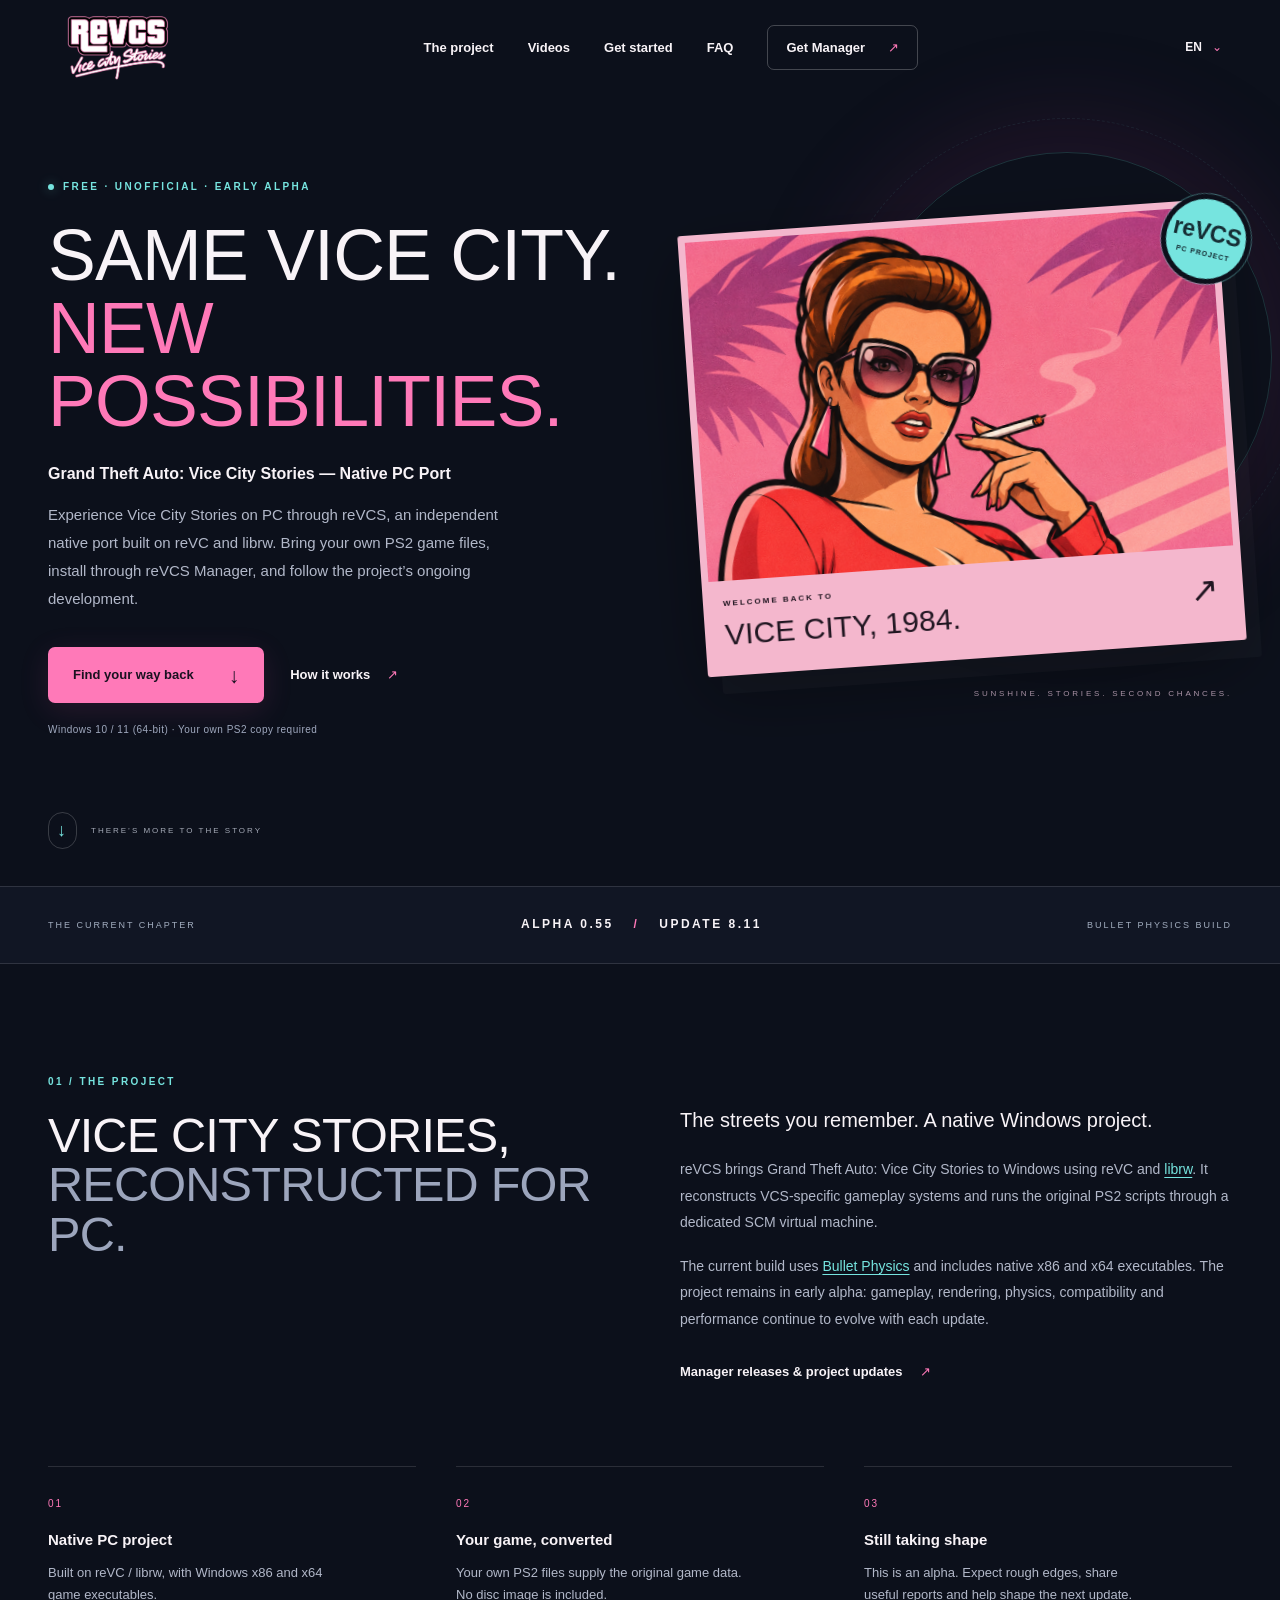
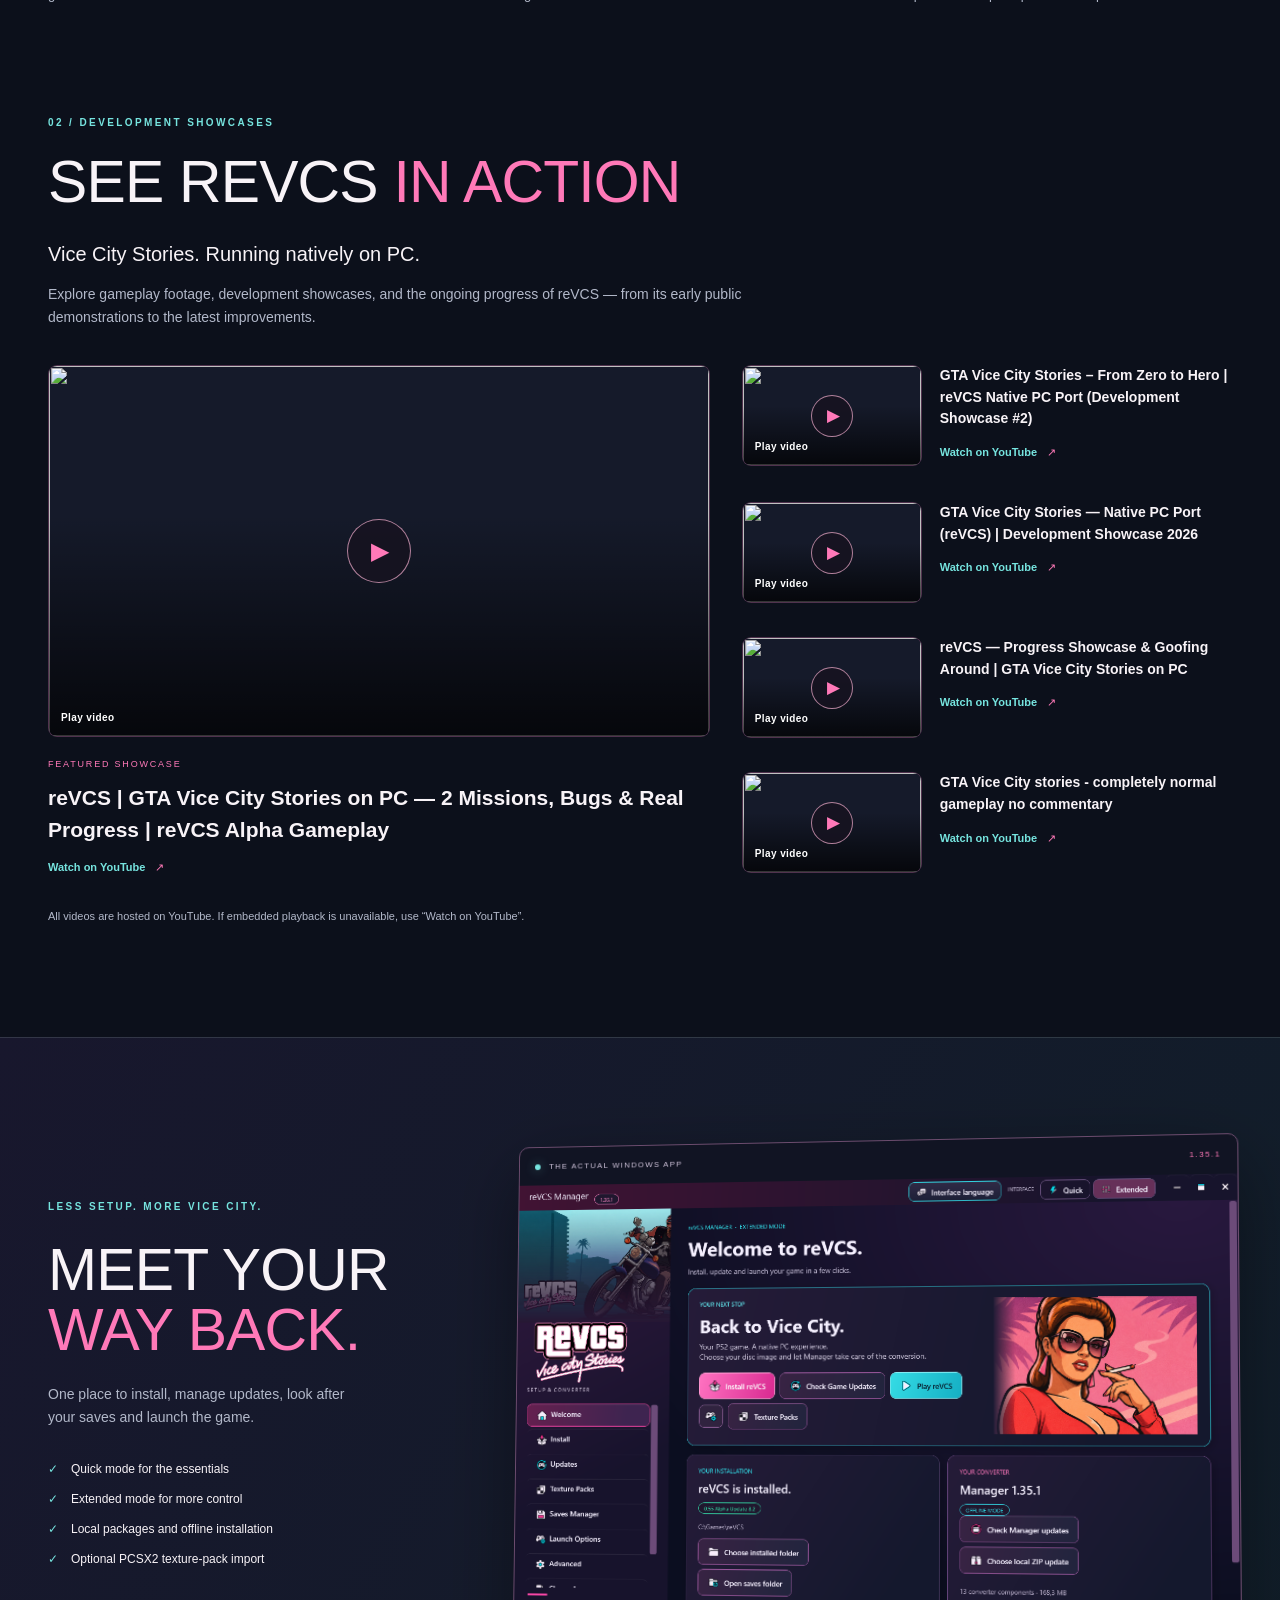
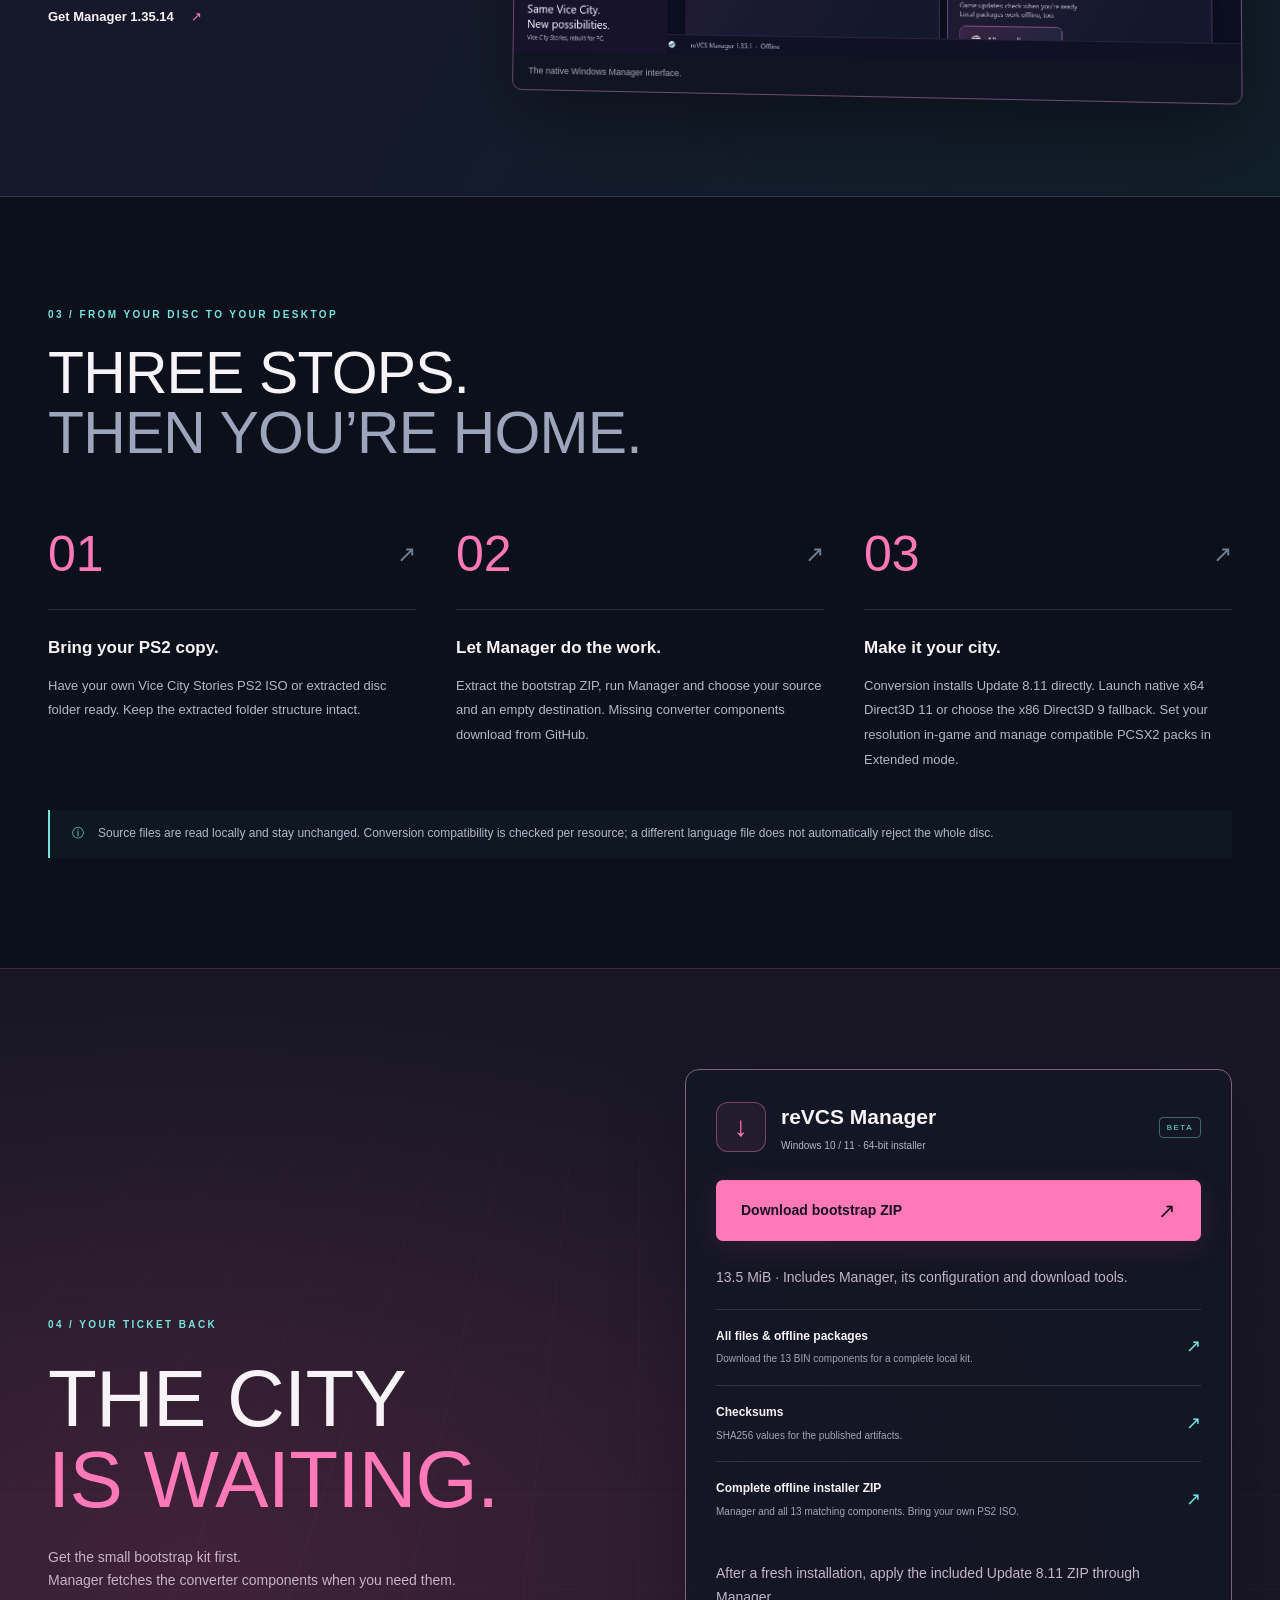
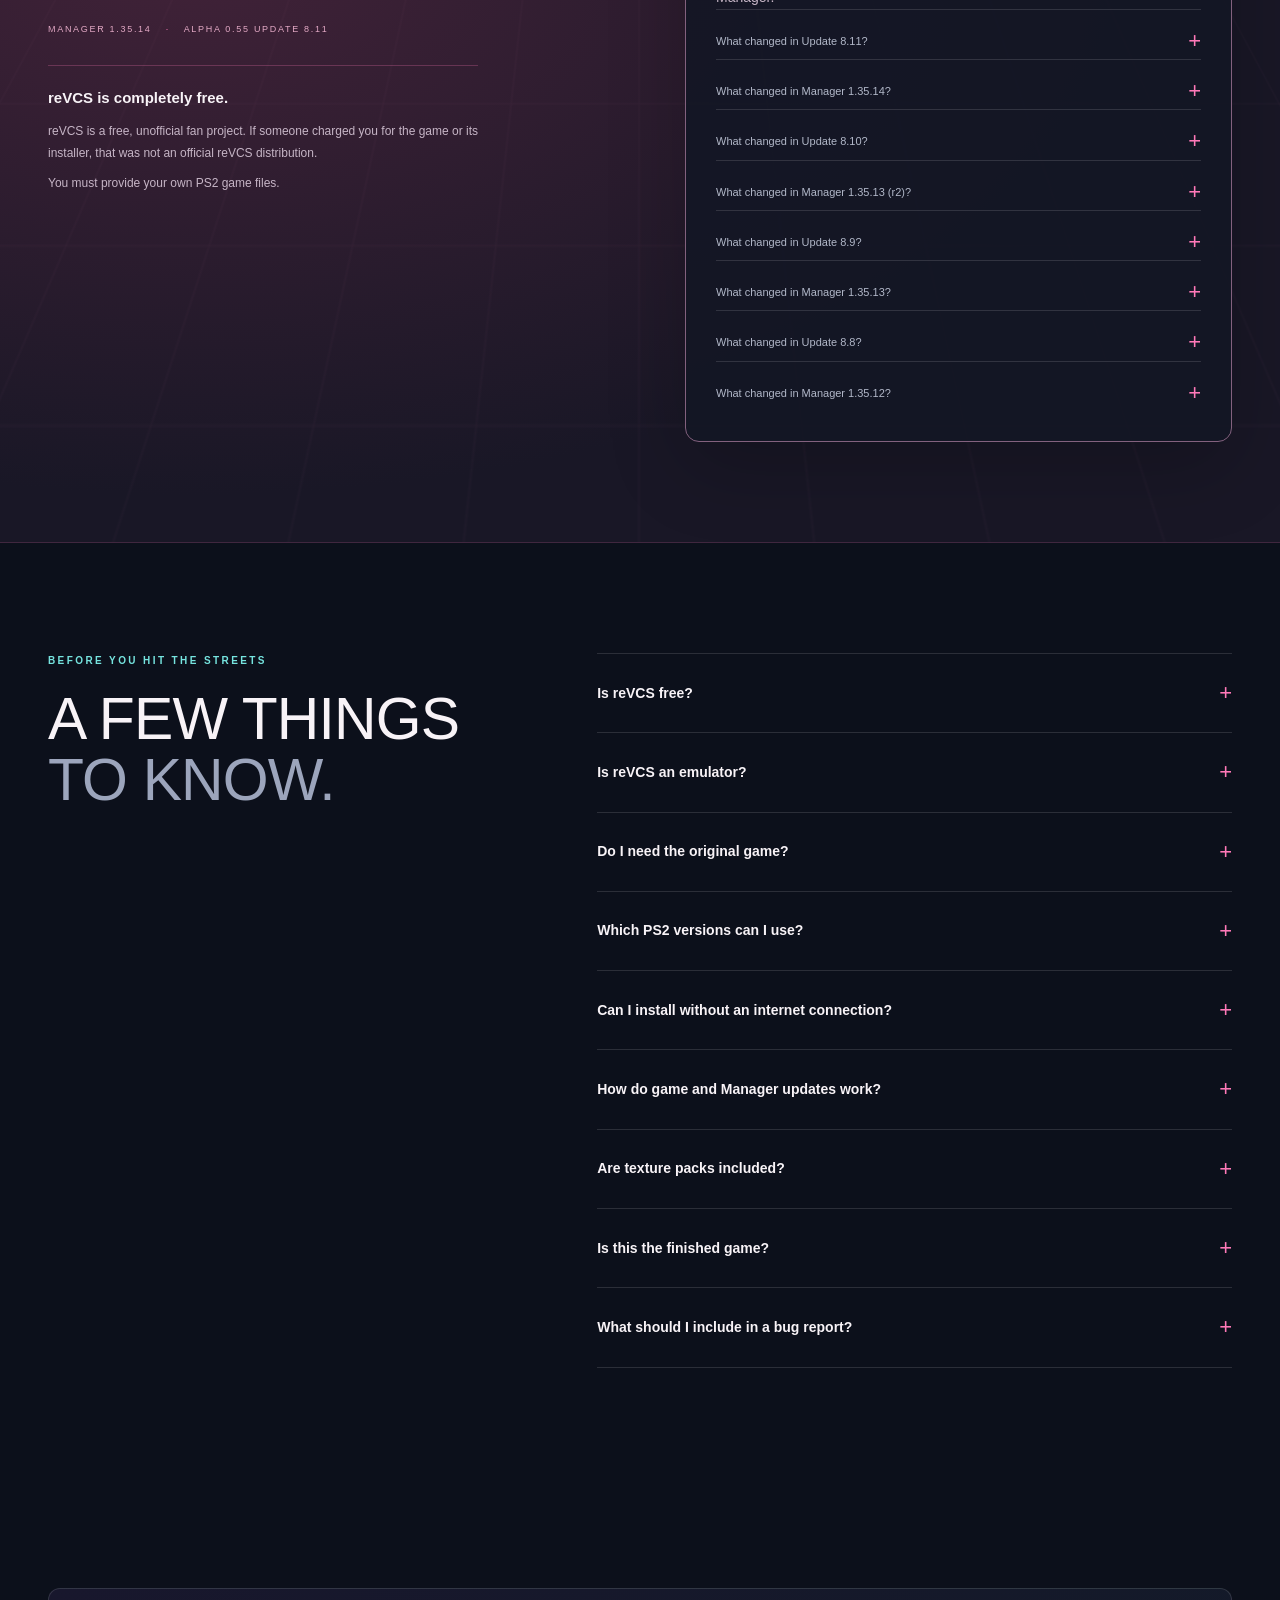
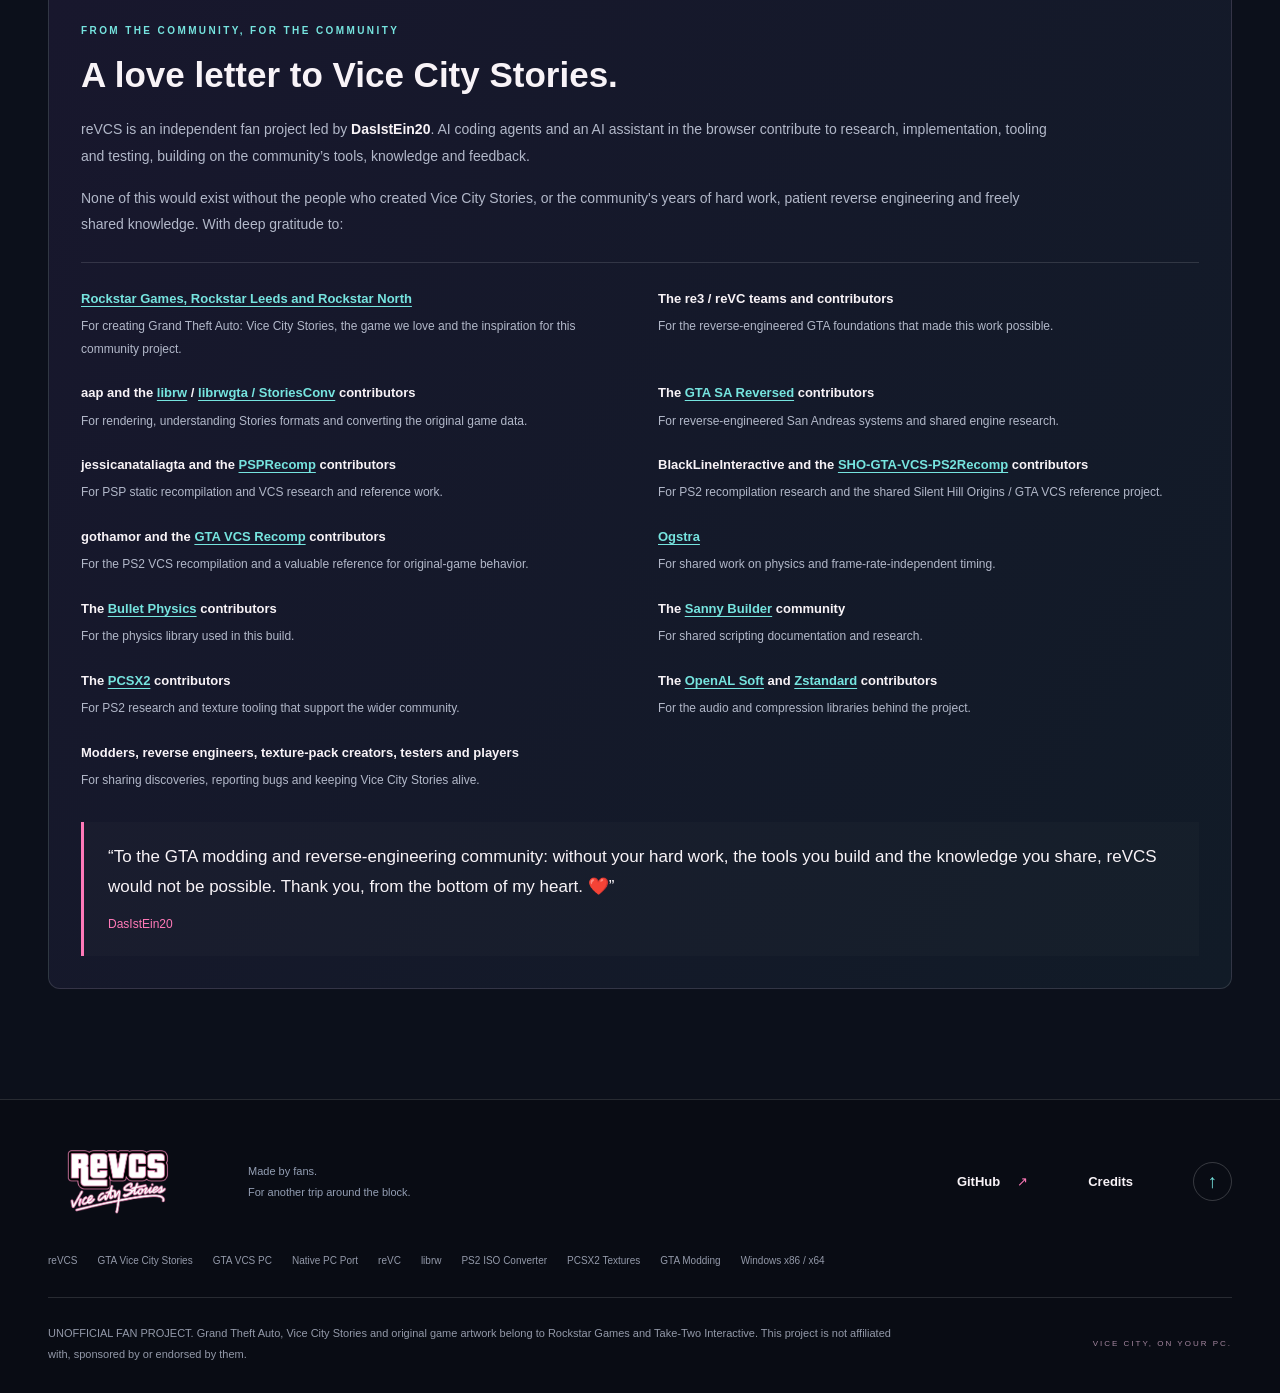
==== commit 7a387c66: "Publish Update 8.11, Manager 1.35.14 and new gameplay showcase" ====
--- a/site/index.html
+++ b/site/index.html
@@ -67,7 +67,7 @@
       </div>
       <a class="scroll-cue" href="#project"><span aria-hidden="true">↓</span> THERE’S MORE TO THE STORY</a>
     </section>
-    <div class="edition-strip"><div class="wrap"><span>THE CURRENT CHAPTER</span><strong>ALPHA 0.55 <i>/</i> UPDATE 8.10</strong><span>BULLET PHYSICS BUILD</span></div></div>
+    <div class="edition-strip"><div class="wrap"><span>THE CURRENT CHAPTER</span><strong>ALPHA 0.55 <i>/</i> UPDATE 8.11</strong><span>BULLET PHYSICS BUILD</span></div></div>
     <section class="section wrap project" id="project" aria-labelledby="project-title">
       <div class="section-heading reveal"><p class="eyebrow">01 / THE PROJECT</p><h2 id="project-title">Vice City Stories,<br><span>reconstructed for PC.</span></h2></div>
       <div class="project-copy reveal"><p class="lead">The streets you remember. A native Windows project.</p><p>reVCS brings Grand Theft Auto: Vice City Stories to Windows using reVC and <a href="https://github.com/aap/librw">librw</a>. It reconstructs VCS-specific gameplay systems and runs the original PS2 scripts through a dedicated SCM virtual machine.</p><p>The current build uses <a href="https://github.com/bulletphysics/bullet3">Bullet Physics</a> and includes native x86 and x64 executables. The project remains in early alpha: gameplay, rendering, physics, compatibility and performance continue to evolve with each update.</p><a class="text-link" href="https://github.com/DasIstEin20/reVCS_Installer" target="_blank" rel="noopener">Manager releases &amp; project updates <span aria-hidden="true">↗</span></a></div>
@@ -79,7 +79,21 @@
       <div class="video-intro reveal"><p class="lead">Vice City Stories. Running natively on PC.</p><p>Explore gameplay footage, development showcases, and the ongoing progress of reVCS — from its early public demonstrations to the latest improvements.</p></div>
       <!-- Published titles verified with YouTube oEmbed. No players load before interaction. -->
       <div class="video-gallery reveal">
-        <article class="video-card video-featured" aria-labelledby="video-a-title">
+        <article class="video-card video-featured" aria-labelledby="video-e-title">
+          <div class="video-media">
+            <a class="video-preview" href="https://www.youtube.com/watch?v=iG8VuPN4ooM" data-play-label="Play video" data-video-id="iG8VuPN4ooM" aria-label="Watch on YouTube: reVCS | GTA Vice City Stories on PC — 2 Missions, Bugs &amp; Real Progress | reVCS Alpha Gameplay">
+              <img src="https://i.ytimg.com/vi/iG8VuPN4ooM/hqdefault.jpg" srcset="https://i.ytimg.com/vi/iG8VuPN4ooM/mqdefault.jpg 320w, https://i.ytimg.com/vi/iG8VuPN4ooM/hqdefault.jpg 480w" sizes="(max-width: 1000px) calc(100vw - 64px), 700px" alt="" width="1280" height="720" loading="lazy" decoding="async">
+              <span class="video-play" aria-hidden="true">▶</span>
+              <span class="video-preview-label" aria-hidden="true">Watch video</span>
+            </a>
+          </div>
+          <div class="video-info">
+            <p class="video-kicker">FEATURED SHOWCASE</p>
+            <h3 id="video-e-title" lang="en">reVCS | GTA Vice City Stories on PC — 2 Missions, Bugs &amp; Real Progress | reVCS Alpha Gameplay</h3>
+            <a class="text-link" href="https://www.youtube.com/watch?v=iG8VuPN4ooM">Watch on YouTube <span aria-hidden="true">↗</span><span class="sr-only" lang="en">: reVCS | GTA Vice City Stories on PC — 2 Missions, Bugs &amp; Real Progress | reVCS Alpha Gameplay</span></a>
+          </div>
+        </article>
+<article class="video-card" aria-labelledby="video-a-title">
           <div class="video-media">
             <a class="video-preview" href="https://www.youtube.com/watch?v=7A0bkP0os_w" data-play-label="Play video" data-video-id="7A0bkP0os_w" aria-label="Watch on YouTube: GTA Vice City Stories – From Zero to Hero | reVCS Native PC Port (Development Showcase #2)">
               <img src="https://i.ytimg.com/vi/7A0bkP0os_w/maxresdefault.jpg" srcset="https://i.ytimg.com/vi/7A0bkP0os_w/mqdefault.jpg 320w, https://i.ytimg.com/vi/7A0bkP0os_w/maxresdefault.jpg 1280w" sizes="(max-width: 1000px) calc(100vw - 64px), 700px" alt="" width="1280" height="720" loading="lazy" decoding="async">
@@ -88,7 +102,6 @@
             </a>
           </div>
           <div class="video-info">
-            <p class="video-kicker">FEATURED SHOWCASE</p>
             <h3 id="video-a-title" lang="en">GTA Vice City Stories – From Zero to Hero | reVCS Native PC Port (Development Showcase #2)</h3>
             <a class="text-link" href="https://www.youtube.com/watch?v=7A0bkP0os_w">Watch on YouTube <span aria-hidden="true">↗</span><span class="sr-only" lang="en">: GTA Vice City Stories – From Zero to Hero | reVCS Native PC Port (Development Showcase #2)</span></a>
           </div>
@@ -139,23 +152,39 @@
       <p class="video-help">All videos are hosted on YouTube. If embedded playback is unavailable, use “Watch on YouTube”.</p>
     </section>
     <section class="setup-section" aria-labelledby="setup-title"><div class="wrap setup-layout">
-      <div class="setup-copy reveal"><p class="eyebrow">LESS SETUP. MORE VICE CITY.</p><h2 id="setup-title">Meet your<br><em>way back.</em></h2><p>One place to install, manage updates, look after your saves and launch the game.</p><ul class="check-list"><li>Quick mode for the essentials</li><li>Extended mode for more control</li><li>Local packages and offline installation</li><li>Optional PCSX2 texture-pack import</li></ul><a class="text-link" href="#download">Get Manager 1.35.13 <span aria-hidden="true">↗</span></a></div>
+      <div class="setup-copy reveal"><p class="eyebrow">LESS SETUP. MORE VICE CITY.</p><h2 id="setup-title">Meet your<br><em>way back.</em></h2><p>One place to install, manage updates, look after your saves and launch the game.</p><ul class="check-list"><li>Quick mode for the essentials</li><li>Extended mode for more control</li><li>Local packages and offline installation</li><li>Optional PCSX2 texture-pack import</li></ul><a class="text-link" href="#download">Get Manager 1.35.14 <span aria-hidden="true">↗</span></a></div>
       <figure class="setup-preview reveal"><div class="preview-caption"><span class="status-dot" aria-hidden="true"></span> THE ACTUAL WINDOWS APP <span>1.35.1</span></div><img src="assets/setup-preview.png" alt="reVCS Manager with Quick and Extended modes, installation controls and version information." width="1346" height="886" loading="lazy"><figcaption>The native Windows Manager interface.</figcaption></figure>
     </div></section>
     <section class="section wrap" id="how" aria-labelledby="how-title">
       <div class="section-heading reveal"><p class="eyebrow">03 / FROM YOUR DISC TO YOUR DESKTOP</p><h2 id="how-title">Three stops.<br><span>Then you’re home.</span></h2></div>
-      <ol class="steps"><li class="reveal"><span class="step-number">01<span aria-hidden="true">↗</span></span><h3>Bring your PS2 copy.</h3><p>Have your own Vice City Stories PS2 ISO or extracted disc folder ready. Keep the extracted folder structure intact.</p></li><li class="reveal"><span class="step-number">02<span aria-hidden="true">↗</span></span><h3>Let Manager do the work.</h3><p>Extract the bootstrap ZIP, run Manager and choose your source and an empty destination. Missing converter components download from GitHub.</p></li><li class="reveal"><span class="step-number">03<span aria-hidden="true">↗</span></span><h3>Make it your city.</h3><p>Conversion installs Update 8.10 directly. Launch native x64 Direct3D 11 or choose the x86 Direct3D 9 fallback. Set your resolution in-game and manage compatible PCSX2 packs in Extended mode.</p></li></ol>
+      <ol class="steps"><li class="reveal"><span class="step-number">01<span aria-hidden="true">↗</span></span><h3>Bring your PS2 copy.</h3><p>Have your own Vice City Stories PS2 ISO or extracted disc folder ready. Keep the extracted folder structure intact.</p></li><li class="reveal"><span class="step-number">02<span aria-hidden="true">↗</span></span><h3>Let Manager do the work.</h3><p>Extract the bootstrap ZIP, run Manager and choose your source and an empty destination. Missing converter components download from GitHub.</p></li><li class="reveal"><span class="step-number">03<span aria-hidden="true">↗</span></span><h3>Make it your city.</h3><p>Conversion installs Update 8.11 directly. Launch native x64 Direct3D 11 or choose the x86 Direct3D 9 fallback. Set your resolution in-game and manage compatible PCSX2 packs in Extended mode.</p></li></ol>
       <p class="source-note reveal"><span aria-hidden="true">ⓘ</span> Source files are read locally and stay unchanged. Conversion compatibility is checked per resource; a different language file does not automatically reject the whole disc.</p>
     </section>
     <section class="download-section" id="download" aria-labelledby="download-title"><div class="wrap download-layout">
-      <div class="reveal"><p class="eyebrow">04 / YOUR TICKET BACK</p><h2 id="download-title">The city<br><em>is waiting.</em></h2><p>Get the small bootstrap kit first.<br>Manager fetches the converter components when you need them.</p><p class="download-version">MANAGER 1.35.13 <span>·</span> ALPHA 0.55 UPDATE 8.10</p>
+      <div class="reveal"><p class="eyebrow">04 / YOUR TICKET BACK</p><h2 id="download-title">The city<br><em>is waiting.</em></h2><p>Get the small bootstrap kit first.<br>Manager fetches the converter components when you need them.</p><p class="download-version">MANAGER 1.35.14 <span>·</span> ALPHA 0.55 UPDATE 8.11</p>
         <aside class="free-notice" aria-label="Free distribution"><strong>reVCS is completely free.</strong><p>reVCS is a free, unofficial fan project. If someone charged you for the game or its installer, that was not an official reVCS distribution.</p><p>You must provide your own PS2 game files.</p></aside></div>
       <div class="download-card reveal"><div class="download-card-top"><span class="download-icon" aria-hidden="true">↓</span><div><h3>reVCS Manager</h3><p>Windows 10 / 11 · 64-bit installer</p></div><span class="badge">BETA</span></div>
-        <a class="button primary download-button" id="bootstrap-link" href="https://github.com/DasIstEin20/reVCS_Installer/releases/download/v1.35.13-r2/reVCS-Manager-1.35.13-bootstrap.zip">Download bootstrap ZIP <span aria-hidden="true">↗</span></a>
+        <a class="button primary download-button" id="bootstrap-link" href="https://github.com/DasIstEin20/reVCS_Installer/releases/download/v1.35.14/reVCS-Manager-1.35.14-bootstrap.zip">Download bootstrap ZIP <span aria-hidden="true">↗</span></a>
         <p id="download-size" class="download-meta">Includes Manager, its configuration and download tools.</p>
-        <a class="download-row" href="https://github.com/DasIstEin20/reVCS_Installer/releases/tag/v1.35.13-r2"><span>All files &amp; offline packages<small>Download the 13 BIN components for a complete local kit.</small></span><span aria-hidden="true">↗</span></a>
-        <a class="download-row" href="https://github.com/DasIstEin20/reVCS_Installer/releases/download/v1.35.13-r2/SHA256SUMS-1.35.13.txt"><span>Checksums<small>SHA256 values for the published artifacts.</small></span><span aria-hidden="true">↗</span></a>
-        <a class="download-row" href="https://github.com/DasIstEin20/reVCS_Installer/releases/download/v1.35.13-r2/reVCS-Manager-1.35.13-Full.zip"><span>Complete offline installer ZIP<small>Manager and all 13 matching components. Bring your own PS2 ISO.</small></span><span aria-hidden="true">↗</span></a><details class="release-notes"><summary>What changed in Update 8.10?</summary><p>Fixes the road-driver crash, audio settings, Ferris cabins, sniper sound, garage collisions and smoke/fire timing. Includes all four renderers. Truck contact in The Exchange remains under investigation. Update Manager first. <a href="https://github.com/DasIstEin20/reVCS_Installer/releases/tag/v0.55-update8.10">What changed in Update 8.10?</a></p></details><details class="release-notes"><summary>What changed in Manager 1.35.13 (r2)?</summary><p>Corrected same-version update checks, large HUD texture imports and the restored woman portrait. Product version stays 1.35.13; fresh conversion includes Update 8.10. <a href="https://github.com/DasIstEin20/reVCS_Installer/releases/tag/v1.35.13-r2">What changed in Manager 1.35.13 (r2)?</a></p></details><details class="release-notes"><summary>What changed in Update 8.9?</summary><p>Fewer repeated business attacks, EMPIRETRUCE, restored prostitute car interactions and local crash/hang reports. Supports the first public 8/8.0 installer through 8.8. Update Manager first. <a href="https://github.com/DasIstEin20/reVCS_Installer/releases/tag/v0.55-update8.9">Release notes</a>.</p></details><details class="release-notes"><summary>What changed in Manager 1.35.13?</summary><p>Direct original texture-pack import, exact-image deduplication, explicit variant selection, gang aggression/provocation editing and crash-report launch options. Fresh installation includes Update 8.9. <a href="https://github.com/DasIstEin20/reVCS_Installer/releases/tag/v1.35.13">Release notes</a>.</p></details><details class="release-notes"><summary>What changed in Update 8.8?</summary><p>Cumulative update from the first public Update 8 / 8.0 installer through 8.7. Improves Bullet driving and boats, garages, combat poses, menu controls, fonts and anti-aliasing. <a href="https://github.com/DasIstEin20/reVCS_Installer/releases/tag/v0.55-update8.8">Release notes</a>.</p><p>For Update 8.8, update Manager to 1.35.12 first. Apply the cumulative ZIP through Manager; have your own PS2 ISO ready if new resources need conversion.</p></details><details class="release-notes"><summary>What changed in Manager 1.35.12?</summary><p>Source-resolution PCSX2 texture imports within native budgets, pack review filters, a native save editor and -nointro. Fresh conversion installs Update 8.8. <a href="https://github.com/DasIstEin20/reVCS_Installer/releases/tag/v1.35.12">Release notes</a>.</p></details>
+        <a class="download-row" href="https://github.com/DasIstEin20/reVCS_Installer/releases/tag/v1.35.14"><span>All files &amp; offline packages<small>Download the 13 BIN components for a complete local kit.</small></span><span aria-hidden="true">↗</span></a>
+        <a class="download-row" href="https://github.com/DasIstEin20/reVCS_Installer/releases/download/v1.35.14/SHA256SUMS-1.35.14.txt"><span>Checksums<small>SHA256 values for the published artifacts.</small></span><span aria-hidden="true">↗</span></a>
+        <a class="download-row" href="https://github.com/DasIstEin20/reVCS_Installer/releases/download/v1.35.14/reVCS-Manager-1.35.14-Full.zip"><span>Complete offline installer ZIP<small>Manager and all 13 matching components. Bring your own PS2 ISO.</small></span><span aria-hidden="true">↗</span></a><p class="download-help">After a fresh installation, apply the included Update 8.11 ZIP through Manager.</p><details class="release-notes" lang="en"><summary>What changed in Update 8.11?</summary><pre>New in this resumed slice:
+- Preserve Farewell to Arms attached gunner camera/state through control resets
+  and target-button input; use the existing large centered first-person sight.
+- Add the supplied PC/XInput control glyphs for configured bindings, live help
+  and current Xbox mode diagrams, including unknown and empty-binding artwork.
+- Keep texture ownership in the frontend and text layout in CFont; cache five
+  atlases and retain localized-text fallback when optional artwork is absent.
+
+Previously qualified private changes retained in this build:
+- Turkish language: 6888 keys, 86 mission dictionaries, six extra Unicode font
+  cells, PC options/help and persistent language choice; previous fonts retained.
+- Truck restitution/command precedence, route policy and road-prop avoidance.
+- Hovercraft support, fan-assisted yaw, Ogstra damping and vehicle-engine audio.
+- Vehicle final-pose shadows and cached-shadow capacity corrections.
+- Original queued vehicle-explosion delay and scoped NPC knife/fist follow-ups.
+- Existing Ferris floor/save, garage collisions, sniper audio and other fixes
+  already present in the verification demo are retained.</pre></details><details class="release-notes" lang="en"><summary>What changed in Manager 1.35.14?</summary><p>Added support for installing and updating Turkish game localization.</p></details><details class="release-notes"><summary>What changed in Update 8.10?</summary><p>Fixes the road-driver crash, audio settings, Ferris cabins, sniper sound, garage collisions and smoke/fire timing. Includes all four renderers. Truck contact in The Exchange remains under investigation. Update Manager first. <a href="https://github.com/DasIstEin20/reVCS_Installer/releases/tag/v0.55-update8.10">What changed in Update 8.10?</a></p></details><details class="release-notes"><summary>What changed in Manager 1.35.13 (r2)?</summary><p>Corrected same-version update checks, large HUD texture imports and the restored woman portrait. Product version stays 1.35.13; fresh conversion includes Update 8.10. <a href="https://github.com/DasIstEin20/reVCS_Installer/releases/tag/v1.35.13-r2">What changed in Manager 1.35.13 (r2)?</a></p></details><details class="release-notes"><summary>What changed in Update 8.9?</summary><p>Fewer repeated business attacks, EMPIRETRUCE, restored prostitute car interactions and local crash/hang reports. Supports the first public 8/8.0 installer through 8.8. Update Manager first. <a href="https://github.com/DasIstEin20/reVCS_Installer/releases/tag/v0.55-update8.9">Release notes</a>.</p></details><details class="release-notes"><summary>What changed in Manager 1.35.13?</summary><p>Direct original texture-pack import, exact-image deduplication, explicit variant selection, gang aggression/provocation editing and crash-report launch options. Fresh installation includes Update 8.9. <a href="https://github.com/DasIstEin20/reVCS_Installer/releases/tag/v1.35.13">Release notes</a>.</p></details><details class="release-notes"><summary>What changed in Update 8.8?</summary><p>Cumulative update from the first public Update 8 / 8.0 installer through 8.7. Improves Bullet driving and boats, garages, combat poses, menu controls, fonts and anti-aliasing. <a href="https://github.com/DasIstEin20/reVCS_Installer/releases/tag/v0.55-update8.8">Release notes</a>.</p><p>For Update 8.8, update Manager to 1.35.12 first. Apply the cumulative ZIP through Manager; have your own PS2 ISO ready if new resources need conversion.</p></details><details class="release-notes"><summary>What changed in Manager 1.35.12?</summary><p>Source-resolution PCSX2 texture imports within native budgets, pack review filters, a native save editor and -nointro. Fresh conversion installs Update 8.8. <a href="https://github.com/DasIstEin20/reVCS_Installer/releases/tag/v1.35.12">Release notes</a>.</p></details>
 
 
 
@@ -169,7 +198,7 @@
       <details><summary>Can I install without an internet connection?</summary><p>Yes. Download all 13 BIN components, the bootstrap ZIP and version.xml from the same release. Extract the bootstrap and place the BINs beside Manager. Switch to offline mode and choose your local PS2 source.</p></details>
       <details><summary>How do game and Manager updates work?</summary><p>Manager checks for updates at startup, offering Manager updates first. Downloads and installation require confirmation. You can also use Welcome → Check Game Updates or Check Manager Updates. Startup checks can be disabled in Extended → Advanced; offline packages remain supported.</p></details>
       <details><summary>Are texture packs included?</summary><p>No. Optional PCSX2 replacement textures are user-supplied. Choose your compatible ZIP or 7z pack in Extended mode.</p></details>
-      <details><summary>Is this the finished game?</summary><p>No. reVCS is an actively developed alpha fan project. There are known limitations and ongoing community tests. Manager 1.35.13 improves the installer and updater; game Update 8.10 is available separately.</p></details>
+      <details><summary>Is this the finished game?</summary><p>No. reVCS is an actively developed alpha fan project. There are known limitations and ongoing community tests. Manager 1.35.14 improves the installer and updater; game Update 8.11 is available separately.</p></details>
       <details><summary>What should I include in a bug report?</summary><p>Describe the steps, your game and Manager versions, source-disc edition and what you expected. Include the relevant log and a short recording if useful. Remove personal information before sharing logs.</p><a class="text-link" href="https://github.com/DasIstEin20/reVCS_Installer/issues">Open an installer issue <span aria-hidden="true">↗</span></a></details>
     </div></section>
     <section class="section wrap credits-section" id="community" aria-labelledby="community-title">
--- a/site/styles.css
+++ b/site/styles.css
@@ -26,7 +26,7 @@
 .video-intro .lead{color:var(--ink);font-size:20px;margin-bottom:12px}
 .video-gallery{display:grid;grid-template-columns:minmax(0,1.35fr) minmax(0,1fr);gap:24px 32px;align-items:start}
 .video-card{min-width:0;display:grid;grid-template-columns:180px minmax(0,1fr);gap:18px}
-.video-featured{grid-column:1;grid-row:1/4;display:block}
+.video-featured{grid-column:1;grid-row:1/5;display:block}
 .video-media{position:relative;aspect-ratio:16/9;min-width:0;border:1px solid #ff79b840;border-radius:9px;background:var(--panel);overflow:hidden}
 .video-media:focus-within{outline:3px solid var(--cyan);outline-offset:4px}
 .video-preview{position:relative;display:grid;place-items:center;width:100%;height:100%;border:0;padding:0;background:var(--panel);color:var(--ink);cursor:pointer}
@@ -119,3 +119,5 @@
 @media(prefers-reduced-motion:reduce){
   .video-preview:hover img,.video-preview:focus-visible img,.video-preview:hover .video-play,.video-preview:focus-visible .video-play{transform:none}
 }
+
+.release-notes pre{white-space:pre-wrap;font:inherit;overflow-wrap:anywhere}
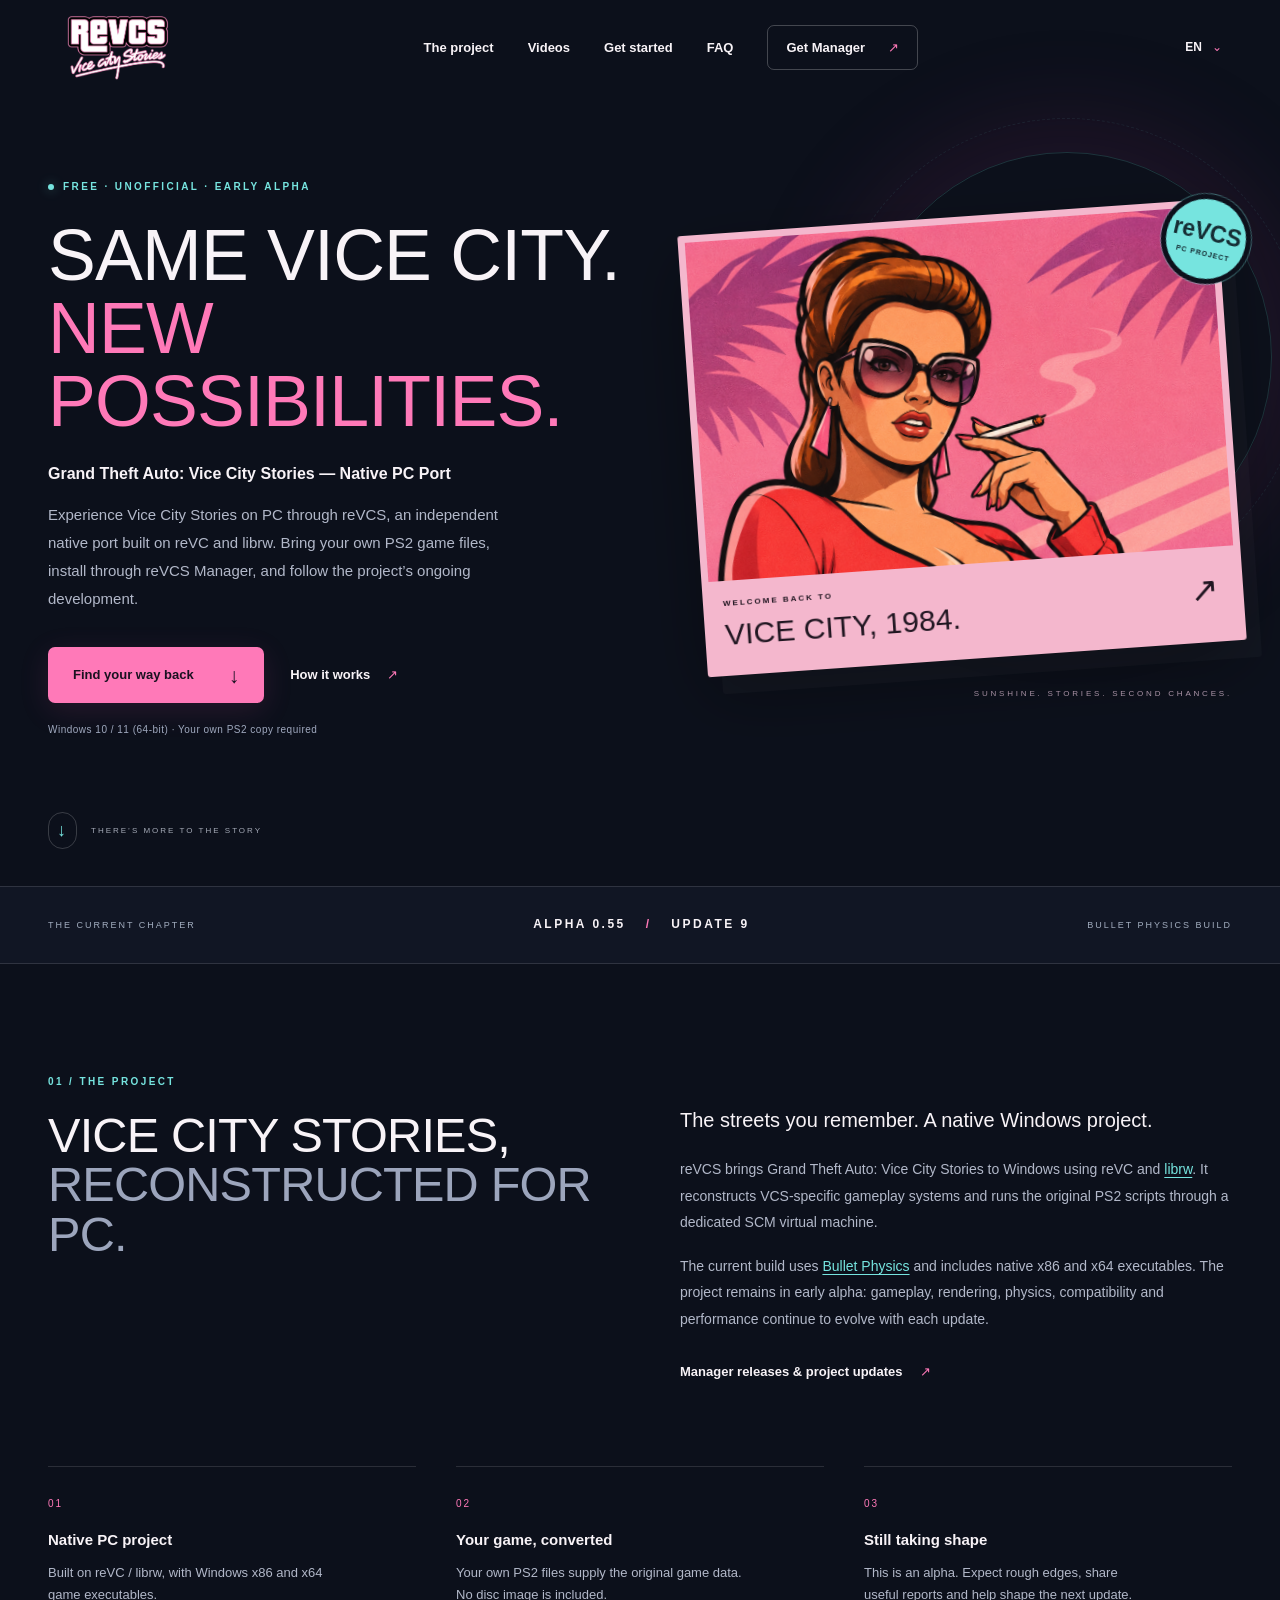
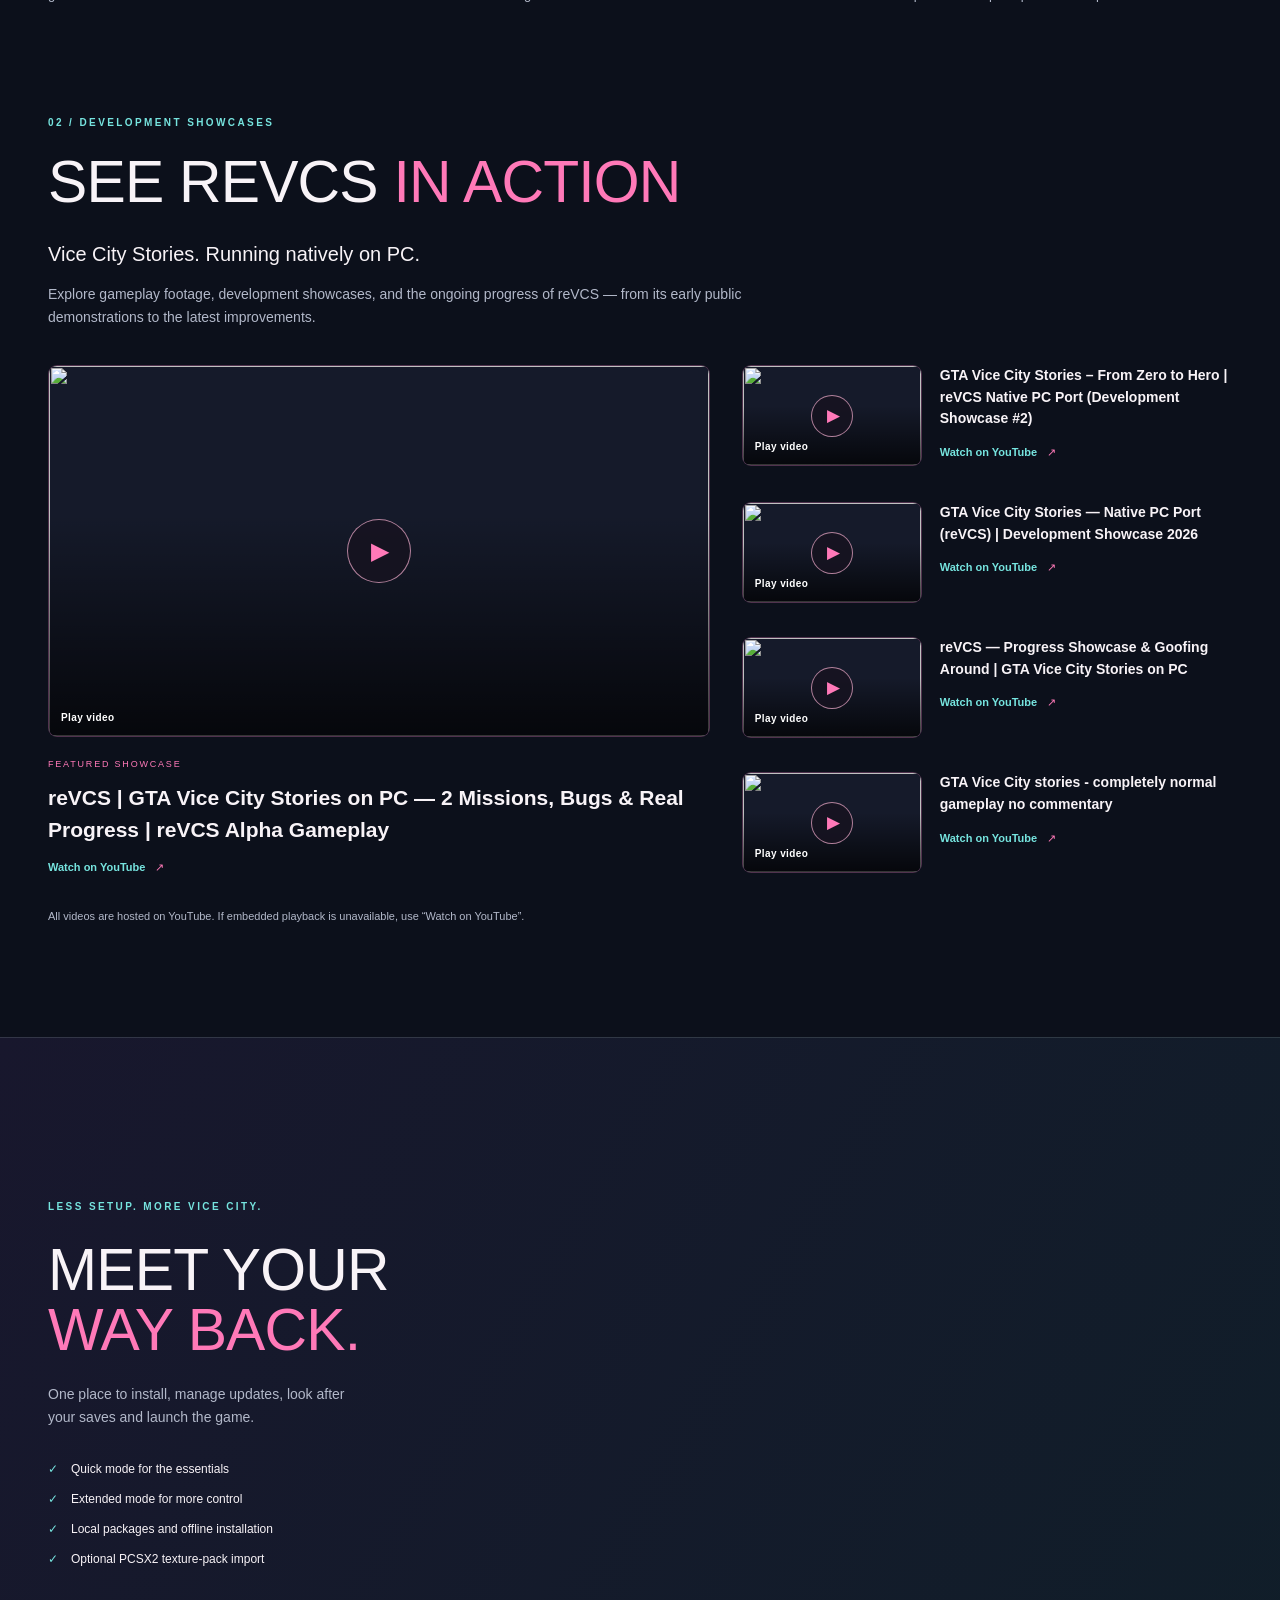
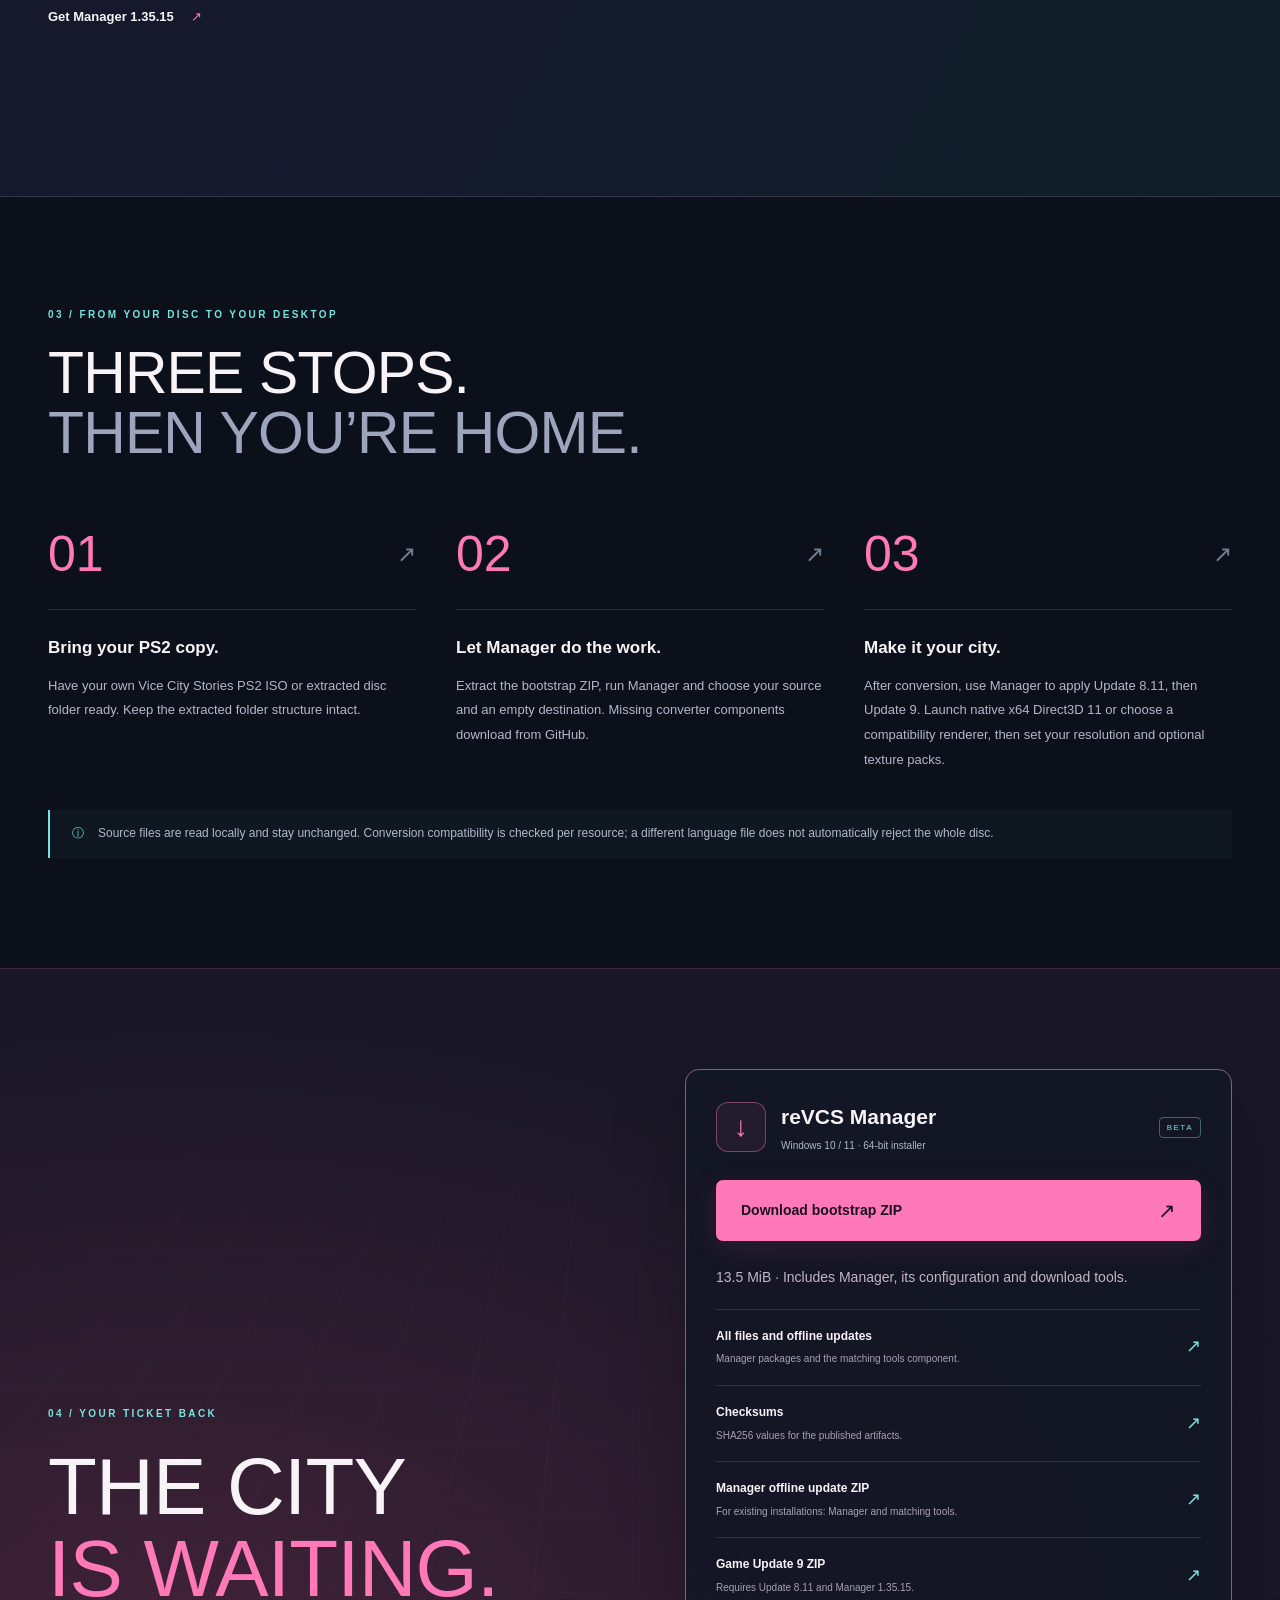
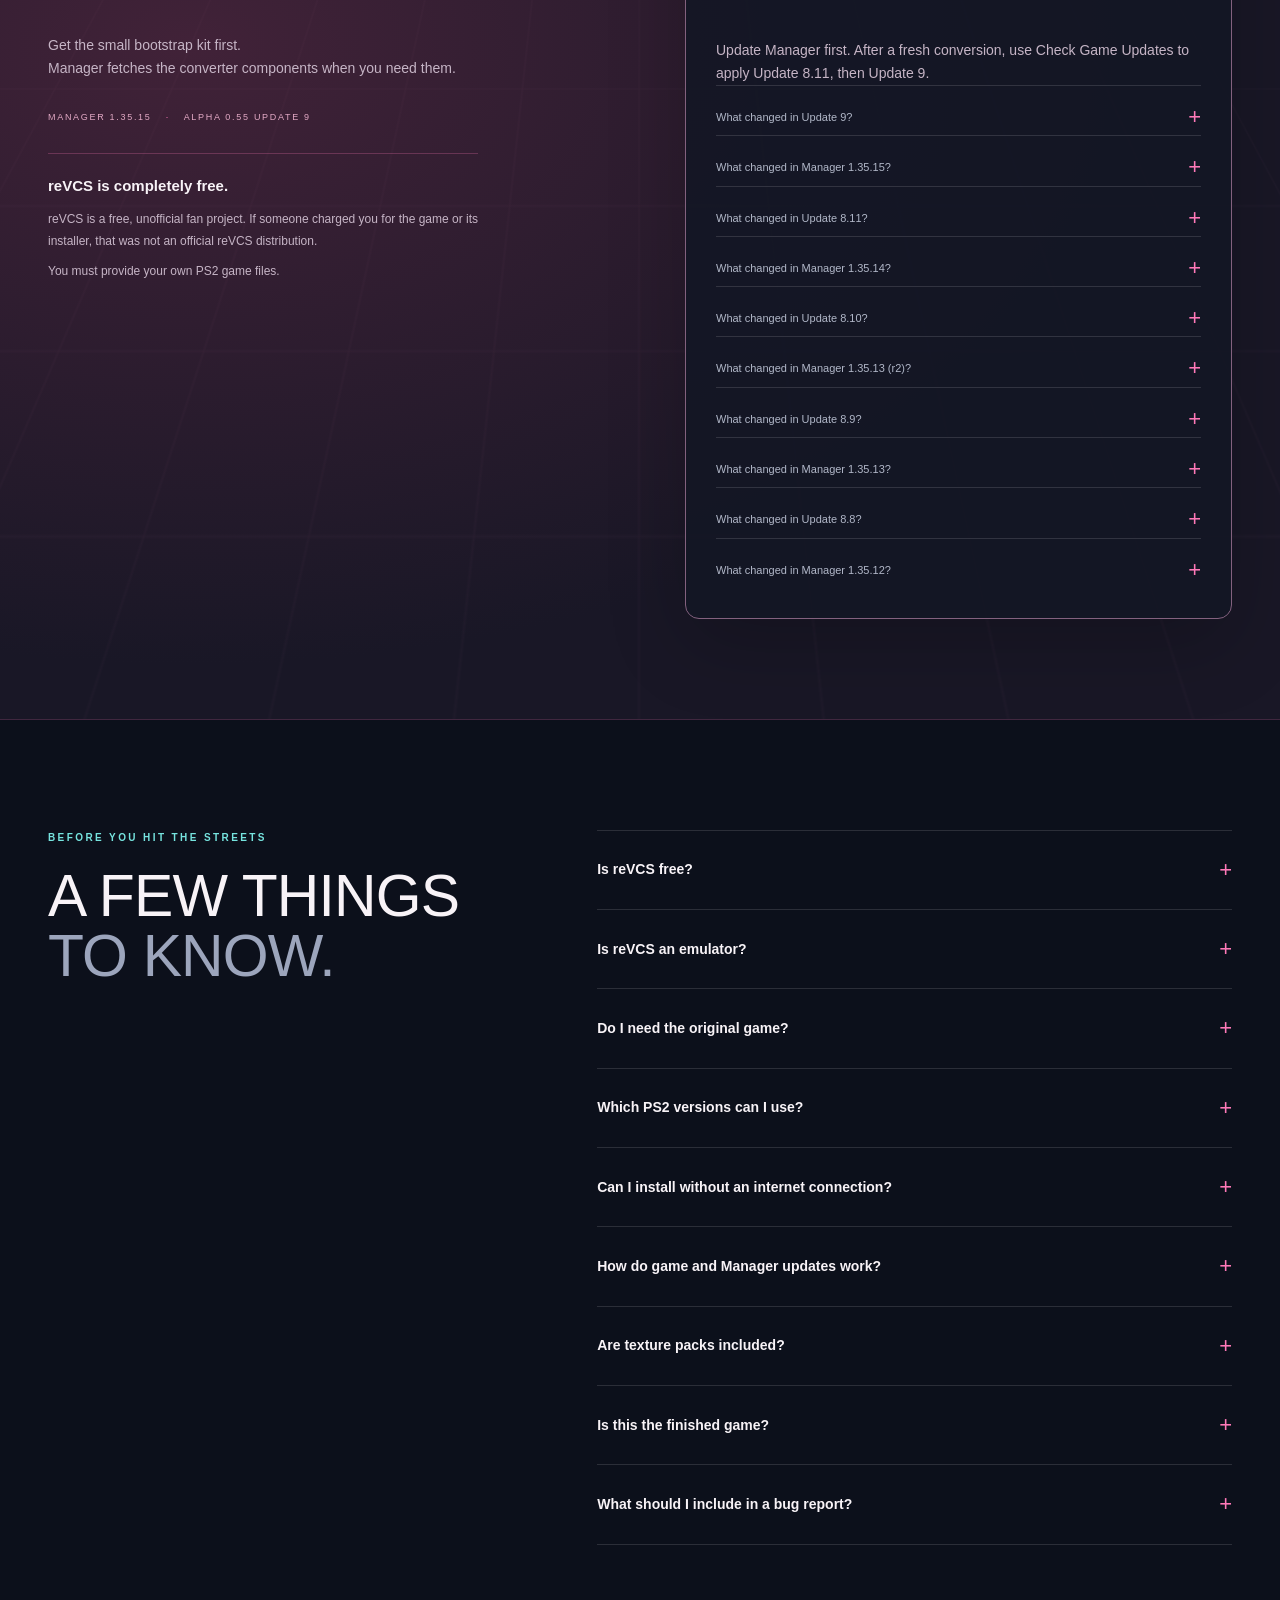
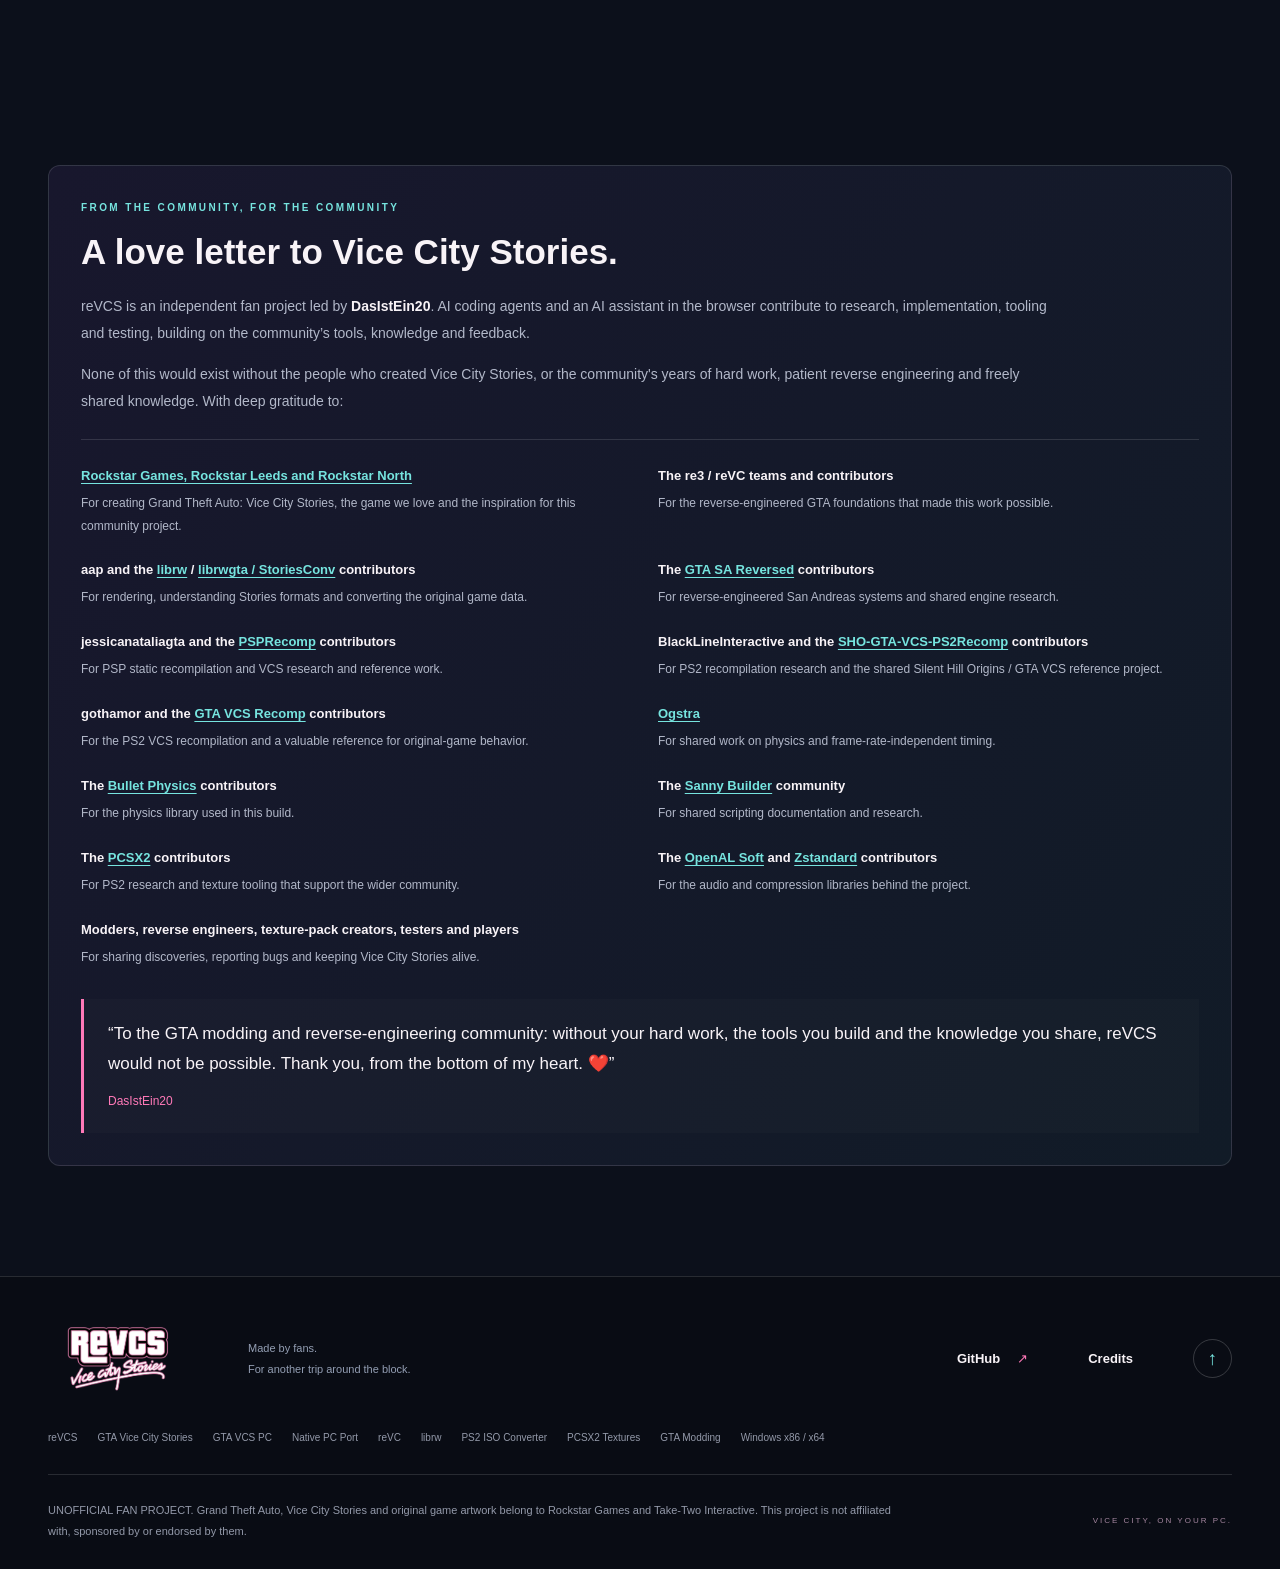
==== commit 07fdc611: "Publish Update 9 and Manager 1.35.15 with approved release notes" ====
--- a/site/index.html
+++ b/site/index.html
@@ -67,7 +67,7 @@
       </div>
       <a class="scroll-cue" href="#project"><span aria-hidden="true">↓</span> THERE’S MORE TO THE STORY</a>
     </section>
-    <div class="edition-strip"><div class="wrap"><span>THE CURRENT CHAPTER</span><strong>ALPHA 0.55 <i>/</i> UPDATE 8.11</strong><span>BULLET PHYSICS BUILD</span></div></div>
+    <div class="edition-strip"><div class="wrap"><span>THE CURRENT CHAPTER</span><strong>ALPHA 0.55 <i>/</i> UPDATE 9</strong><span>BULLET PHYSICS BUILD</span></div></div>
     <section class="section wrap project" id="project" aria-labelledby="project-title">
       <div class="section-heading reveal"><p class="eyebrow">01 / THE PROJECT</p><h2 id="project-title">Vice City Stories,<br><span>reconstructed for PC.</span></h2></div>
       <div class="project-copy reveal"><p class="lead">The streets you remember. A native Windows project.</p><p>reVCS brings Grand Theft Auto: Vice City Stories to Windows using reVC and <a href="https://github.com/aap/librw">librw</a>. It reconstructs VCS-specific gameplay systems and runs the original PS2 scripts through a dedicated SCM virtual machine.</p><p>The current build uses <a href="https://github.com/bulletphysics/bullet3">Bullet Physics</a> and includes native x86 and x64 executables. The project remains in early alpha: gameplay, rendering, physics, compatibility and performance continue to evolve with each update.</p><a class="text-link" href="https://github.com/DasIstEin20/reVCS_Installer" target="_blank" rel="noopener">Manager releases &amp; project updates <span aria-hidden="true">↗</span></a></div>
@@ -152,23 +152,89 @@
       <p class="video-help">All videos are hosted on YouTube. If embedded playback is unavailable, use “Watch on YouTube”.</p>
     </section>
     <section class="setup-section" aria-labelledby="setup-title"><div class="wrap setup-layout">
-      <div class="setup-copy reveal"><p class="eyebrow">LESS SETUP. MORE VICE CITY.</p><h2 id="setup-title">Meet your<br><em>way back.</em></h2><p>One place to install, manage updates, look after your saves and launch the game.</p><ul class="check-list"><li>Quick mode for the essentials</li><li>Extended mode for more control</li><li>Local packages and offline installation</li><li>Optional PCSX2 texture-pack import</li></ul><a class="text-link" href="#download">Get Manager 1.35.14 <span aria-hidden="true">↗</span></a></div>
+      <div class="setup-copy reveal"><p class="eyebrow">LESS SETUP. MORE VICE CITY.</p><h2 id="setup-title">Meet your<br><em>way back.</em></h2><p>One place to install, manage updates, look after your saves and launch the game.</p><ul class="check-list"><li>Quick mode for the essentials</li><li>Extended mode for more control</li><li>Local packages and offline installation</li><li>Optional PCSX2 texture-pack import</li></ul><a class="text-link" href="#download">Get Manager 1.35.15 <span aria-hidden="true">↗</span></a></div>
       <figure class="setup-preview reveal"><div class="preview-caption"><span class="status-dot" aria-hidden="true"></span> THE ACTUAL WINDOWS APP <span>1.35.1</span></div><img src="assets/setup-preview.png" alt="reVCS Manager with Quick and Extended modes, installation controls and version information." width="1346" height="886" loading="lazy"><figcaption>The native Windows Manager interface.</figcaption></figure>
     </div></section>
     <section class="section wrap" id="how" aria-labelledby="how-title">
       <div class="section-heading reveal"><p class="eyebrow">03 / FROM YOUR DISC TO YOUR DESKTOP</p><h2 id="how-title">Three stops.<br><span>Then you’re home.</span></h2></div>
-      <ol class="steps"><li class="reveal"><span class="step-number">01<span aria-hidden="true">↗</span></span><h3>Bring your PS2 copy.</h3><p>Have your own Vice City Stories PS2 ISO or extracted disc folder ready. Keep the extracted folder structure intact.</p></li><li class="reveal"><span class="step-number">02<span aria-hidden="true">↗</span></span><h3>Let Manager do the work.</h3><p>Extract the bootstrap ZIP, run Manager and choose your source and an empty destination. Missing converter components download from GitHub.</p></li><li class="reveal"><span class="step-number">03<span aria-hidden="true">↗</span></span><h3>Make it your city.</h3><p>Conversion installs Update 8.11 directly. Launch native x64 Direct3D 11 or choose the x86 Direct3D 9 fallback. Set your resolution in-game and manage compatible PCSX2 packs in Extended mode.</p></li></ol>
+      <ol class="steps"><li class="reveal"><span class="step-number">01<span aria-hidden="true">↗</span></span><h3>Bring your PS2 copy.</h3><p>Have your own Vice City Stories PS2 ISO or extracted disc folder ready. Keep the extracted folder structure intact.</p></li><li class="reveal"><span class="step-number">02<span aria-hidden="true">↗</span></span><h3>Let Manager do the work.</h3><p>Extract the bootstrap ZIP, run Manager and choose your source and an empty destination. Missing converter components download from GitHub.</p></li><li class="reveal"><span class="step-number">03<span aria-hidden="true">↗</span></span><h3>Make it your city.</h3><p>After conversion, use Manager to apply Update 8.11, then Update 9. Launch native x64 Direct3D 11 or choose a compatibility renderer, then set your resolution and optional texture packs.</p></li></ol>
       <p class="source-note reveal"><span aria-hidden="true">ⓘ</span> Source files are read locally and stay unchanged. Conversion compatibility is checked per resource; a different language file does not automatically reject the whole disc.</p>
     </section>
     <section class="download-section" id="download" aria-labelledby="download-title"><div class="wrap download-layout">
-      <div class="reveal"><p class="eyebrow">04 / YOUR TICKET BACK</p><h2 id="download-title">The city<br><em>is waiting.</em></h2><p>Get the small bootstrap kit first.<br>Manager fetches the converter components when you need them.</p><p class="download-version">MANAGER 1.35.14 <span>·</span> ALPHA 0.55 UPDATE 8.11</p>
+      <div class="reveal"><p class="eyebrow">04 / YOUR TICKET BACK</p><h2 id="download-title">The city<br><em>is waiting.</em></h2><p>Get the small bootstrap kit first.<br>Manager fetches the converter components when you need them.</p><p class="download-version">MANAGER 1.35.15 <span>·</span> ALPHA 0.55 UPDATE 9</p>
         <aside class="free-notice" aria-label="Free distribution"><strong>reVCS is completely free.</strong><p>reVCS is a free, unofficial fan project. If someone charged you for the game or its installer, that was not an official reVCS distribution.</p><p>You must provide your own PS2 game files.</p></aside></div>
       <div class="download-card reveal"><div class="download-card-top"><span class="download-icon" aria-hidden="true">↓</span><div><h3>reVCS Manager</h3><p>Windows 10 / 11 · 64-bit installer</p></div><span class="badge">BETA</span></div>
-        <a class="button primary download-button" id="bootstrap-link" href="https://github.com/DasIstEin20/reVCS_Installer/releases/download/v1.35.14/reVCS-Manager-1.35.14-bootstrap.zip">Download bootstrap ZIP <span aria-hidden="true">↗</span></a>
+        <a class="button primary download-button" id="bootstrap-link" href="https://github.com/DasIstEin20/reVCS_Installer/releases/download/v1.35.15/reVCS-Manager-1.35.15-bootstrap.zip">Download bootstrap ZIP <span aria-hidden="true">↗</span></a>
         <p id="download-size" class="download-meta">Includes Manager, its configuration and download tools.</p>
-        <a class="download-row" href="https://github.com/DasIstEin20/reVCS_Installer/releases/tag/v1.35.14"><span>All files &amp; offline packages<small>Download the 13 BIN components for a complete local kit.</small></span><span aria-hidden="true">↗</span></a>
-        <a class="download-row" href="https://github.com/DasIstEin20/reVCS_Installer/releases/download/v1.35.14/SHA256SUMS-1.35.14.txt"><span>Checksums<small>SHA256 values for the published artifacts.</small></span><span aria-hidden="true">↗</span></a>
-        <a class="download-row" href="https://github.com/DasIstEin20/reVCS_Installer/releases/download/v1.35.14/reVCS-Manager-1.35.14-Full.zip"><span>Complete offline installer ZIP<small>Manager and all 13 matching components. Bring your own PS2 ISO.</small></span><span aria-hidden="true">↗</span></a><p class="download-help">After a fresh installation, apply the included Update 8.11 ZIP through Manager.</p><details class="release-notes" lang="en"><summary>What changed in Update 8.11?</summary><pre>New in this resumed slice:
+        <a class="download-row" href="https://github.com/DasIstEin20/reVCS_Installer/releases/tag/v1.35.15"><span>All files and offline updates<small>Manager packages and the matching tools component.</small></span><span aria-hidden="true">↗</span></a>
+        <a class="download-row" href="https://github.com/DasIstEin20/reVCS_Installer/releases/download/v1.35.15/SHA256SUMS-1.35.15.txt"><span>Checksums<small>SHA256 values for the published artifacts.</small></span><span aria-hidden="true">↗</span></a>
+        <a class="download-row" href="https://github.com/DasIstEin20/reVCS_Installer/releases/download/v1.35.15/reVCS-Manager-1.35.15-CopyPaste.zip"><span>Manager offline update ZIP<small>For existing installations: Manager and matching tools.</small></span><span aria-hidden="true">↗</span></a><a class="download-row" href="https://github.com/DasIstEin20/reVCS_Installer/releases/download/v0.55-update9/reVCS-Update-9-Full.zip"><span>Game Update 9 ZIP<small>Requires Update 8.11 and Manager 1.35.15.</small></span><span aria-hidden="true">↗</span></a><p class="download-help">Update Manager first. After a fresh conversion, use Check Game Updates to apply Update 8.11, then Update 9.</p><details class="release-notes" lang="en"><summary>What changed in Update 9?</summary><pre>reVCS 0.55 Alpha Update 9
+Changes since public Update 8.11
+
+Gameplay and vehicle behaviour
+- Improved NPC driving, traffic avoidance and recovery from blocked routes.
+- Improved vehicle steering, stopping behaviour and navigation, including boats.
+- Restored additional original VCS vehicle behaviour and wet-surface handling.
+- Corrected vehicle repair and protection cheats.
+- Improved unarmed combat, attack animations, footwork and hit reactions.
+- Improved weapon aiming, target selection and crosshair behaviour.
+
+HUD, map and interface
+- Reworked the HUD and added adjustable HUD scaling in reVCS Extras.
+- Improved health, armour, oxygen, wanted stars and ammunition displays.
+- Improved radar markers, GPS waypoints and pause-map navigation.
+- Added an optional map highlight for businesses under attack.
+- Restored the Domestobot camera and radar behaviour.
+- Improved menu navigation, statistics, fonts and interface artwork.
+
+Saves and controls
+- Added quicksave and quickload with customisable F5/F9 shortcuts.
+- Improved Continue and Load Game behaviour, including quicksave support.
+- Added the option to load the last quicksave after death or arrest.
+- Corrected time advancement when saving at safehouses.
+
+Audio and localisation
+- Added custom music selection for the main menu, loading screens and pause menu, including User Tracks.
+- Added Persian localisation and improved text rendering.
+- Added Vice City Stories trivia to loading screens.
+
+Graphics and effects
+- Improved HD texture-pack support and texture handling.
+- Restored additional blood, dirt, sand and water effects.
+- Improved headlights, shadows and motion blur.
+- Improved startup and initial cutscene loading.
+
+Settings and diagnostics
+- Consolidated game settings and input bindings into revcs.set.
+- Improved crash reporting and added compressed debug logs with system information.
+- Added automatic report rotation and privacy improvements. Reports are not uploaded automatically.
+- Added verification method.
+
+Release information
+- Updated Direct3D 9 and Direct3D 11 builds for x86 and x64. Direct3D 11 remains the default.
+- Requires Update 8.11 and reVCS Manager 1.35.15.
+- Game settings will be reset to defaults. Existing saves and progress are unaffected.
+- Original game resources are not included in this update.
+- Some vehicle physics, shadow and texture replacement issues remain. Experimental vehicle physics options remain opt-in.
+
+Persian localisation credits: Caspian Game, ChaKmePosHe and Mr.Security. PS2 and desktop adaptation by the reVCS project.
+</pre></details><details class="release-notes" lang="en"><summary>What changed in Manager 1.35.15?</summary><pre>reVCS Manager 1.35.15
+Changes since public Manager 1.35.14
+
+- Added Persian localisation support.
+- Updated the settings editor to support the new revcs.set format.
+- Improved EU/US save compatibility detection and related messages.
+- Added music selection for the main menu, loading screens and pause menu.
+- Improved texture-pack compatibility, preparation and resource handling.
+- Expanded Vice City and PCSX2 texture replacement support.
+- Improved installation and update handling while preserving selected languages and texture packs.
+- Improved progress reporting and installation workflow.
+- Added crash and debug report management and cleanup.
+- Updated crash reporting and debug logging options.
+- Updated the accompanying tools to version 1.35.15.
+- Added support for the Update 9 installation path, retaining the existing Update 8.10 to 8.11 upgrade path.
+- Added verification method.
+</pre></details><details class="release-notes" lang="en"><summary>What changed in Update 8.11?</summary><pre>New in this resumed slice:
 - Preserve Farewell to Arms attached gunner camera/state through control resets
   and target-button input; use the existing large centered first-person sight.
 - Add the supplied PC/XInput control glyphs for configured bindings, live help
@@ -176,7 +242,6 @@
 - Keep texture ownership in the frontend and text layout in CFont; cache five
   atlases and retain localized-text fallback when optional artwork is absent.
 
-Previously qualified private changes retained in this build:
 - Turkish language: 6888 keys, 86 mission dictionaries, six extra Unicode font
   cells, PC options/help and persistent language choice; previous fonts retained.
 - Truck restitution/command precedence, route policy and road-prop avoidance.
@@ -198,7 +263,7 @@
       <details><summary>Can I install without an internet connection?</summary><p>Yes. Download all 13 BIN components, the bootstrap ZIP and version.xml from the same release. Extract the bootstrap and place the BINs beside Manager. Switch to offline mode and choose your local PS2 source.</p></details>
       <details><summary>How do game and Manager updates work?</summary><p>Manager checks for updates at startup, offering Manager updates first. Downloads and installation require confirmation. You can also use Welcome → Check Game Updates or Check Manager Updates. Startup checks can be disabled in Extended → Advanced; offline packages remain supported.</p></details>
       <details><summary>Are texture packs included?</summary><p>No. Optional PCSX2 replacement textures are user-supplied. Choose your compatible ZIP or 7z pack in Extended mode.</p></details>
-      <details><summary>Is this the finished game?</summary><p>No. reVCS is an actively developed alpha fan project. There are known limitations and ongoing community tests. Manager 1.35.14 improves the installer and updater; game Update 8.11 is available separately.</p></details>
+      <details><summary>Is this the finished game?</summary><p>No. reVCS is an actively developed alpha fan project. There are known limitations and ongoing community tests. Manager 1.35.15 improves the installer and updater; game Update 9 is available separately.</p></details>
       <details><summary>What should I include in a bug report?</summary><p>Describe the steps, your game and Manager versions, source-disc edition and what you expected. Include the relevant log and a short recording if useful. Remove personal information before sharing logs.</p><a class="text-link" href="https://github.com/DasIstEin20/reVCS_Installer/issues">Open an installer issue <span aria-hidden="true">↗</span></a></details>
     </div></section>
     <section class="section wrap credits-section" id="community" aria-labelledby="community-title">
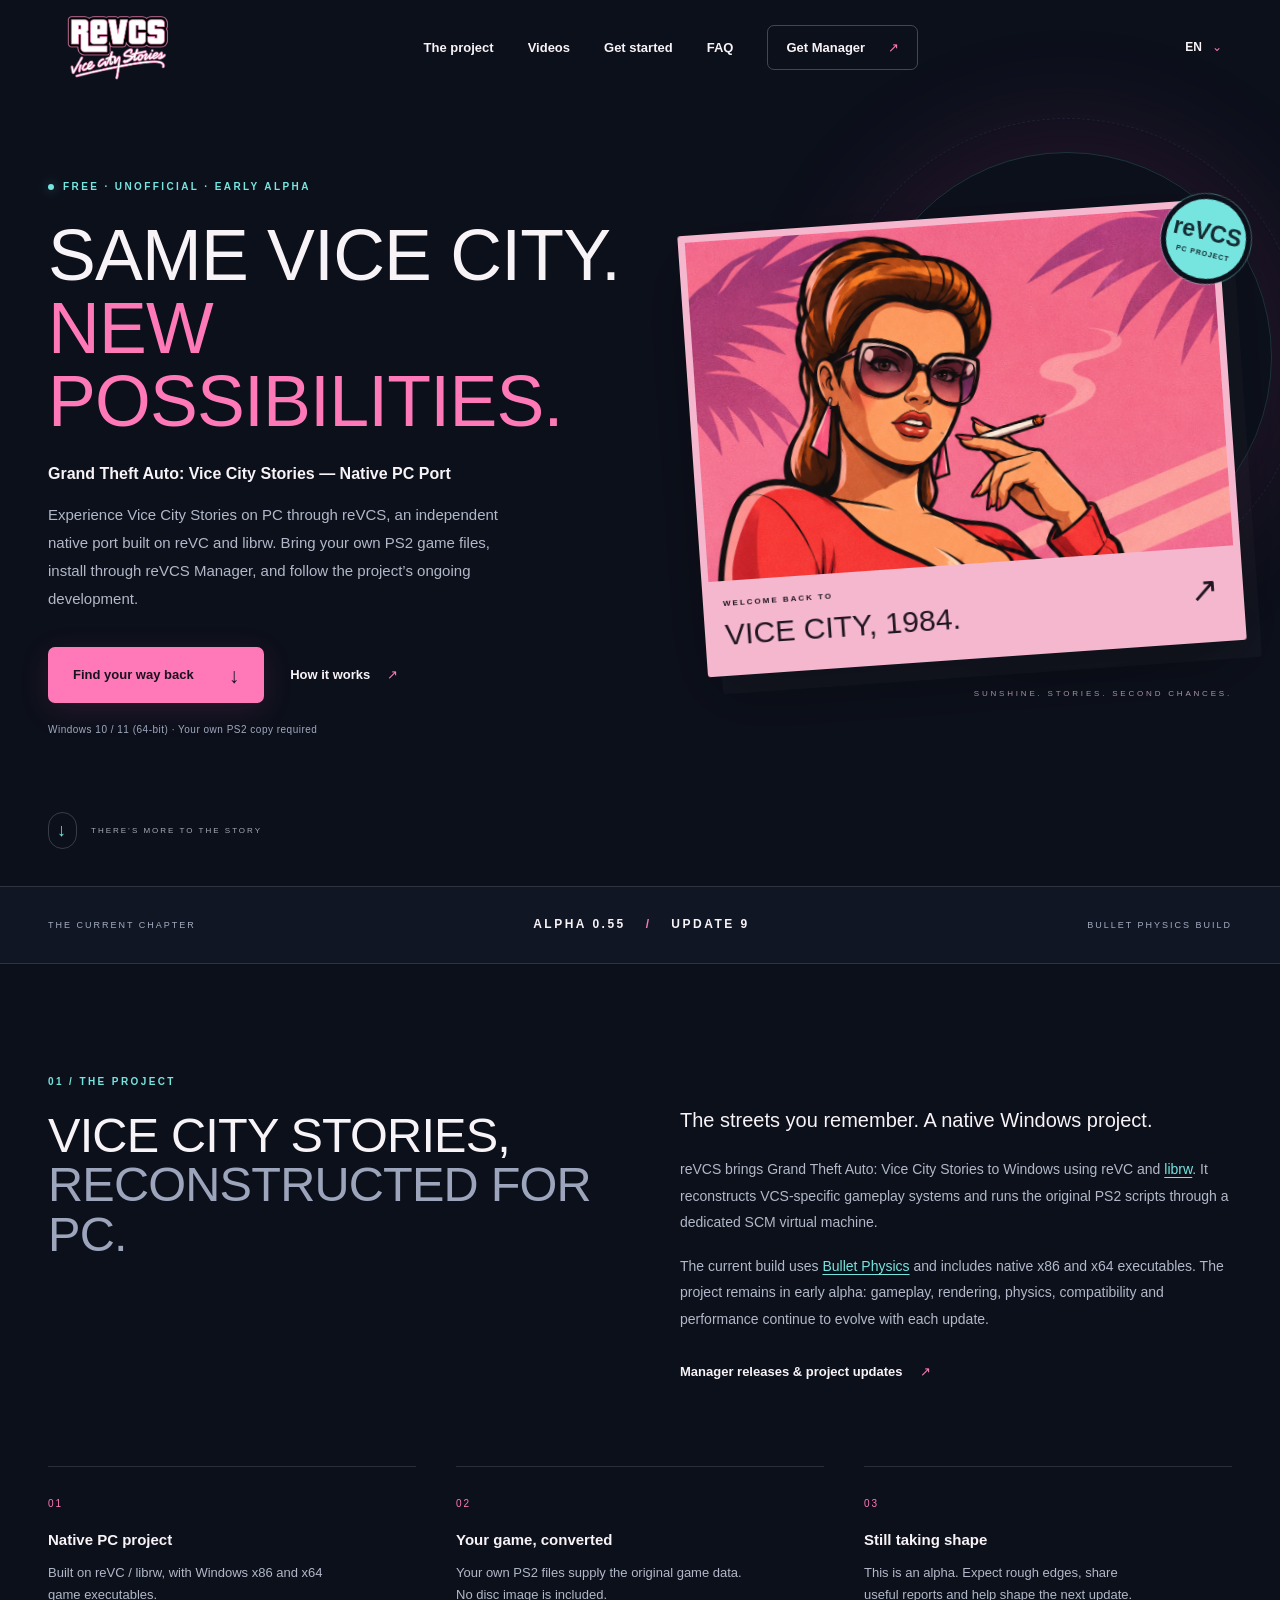
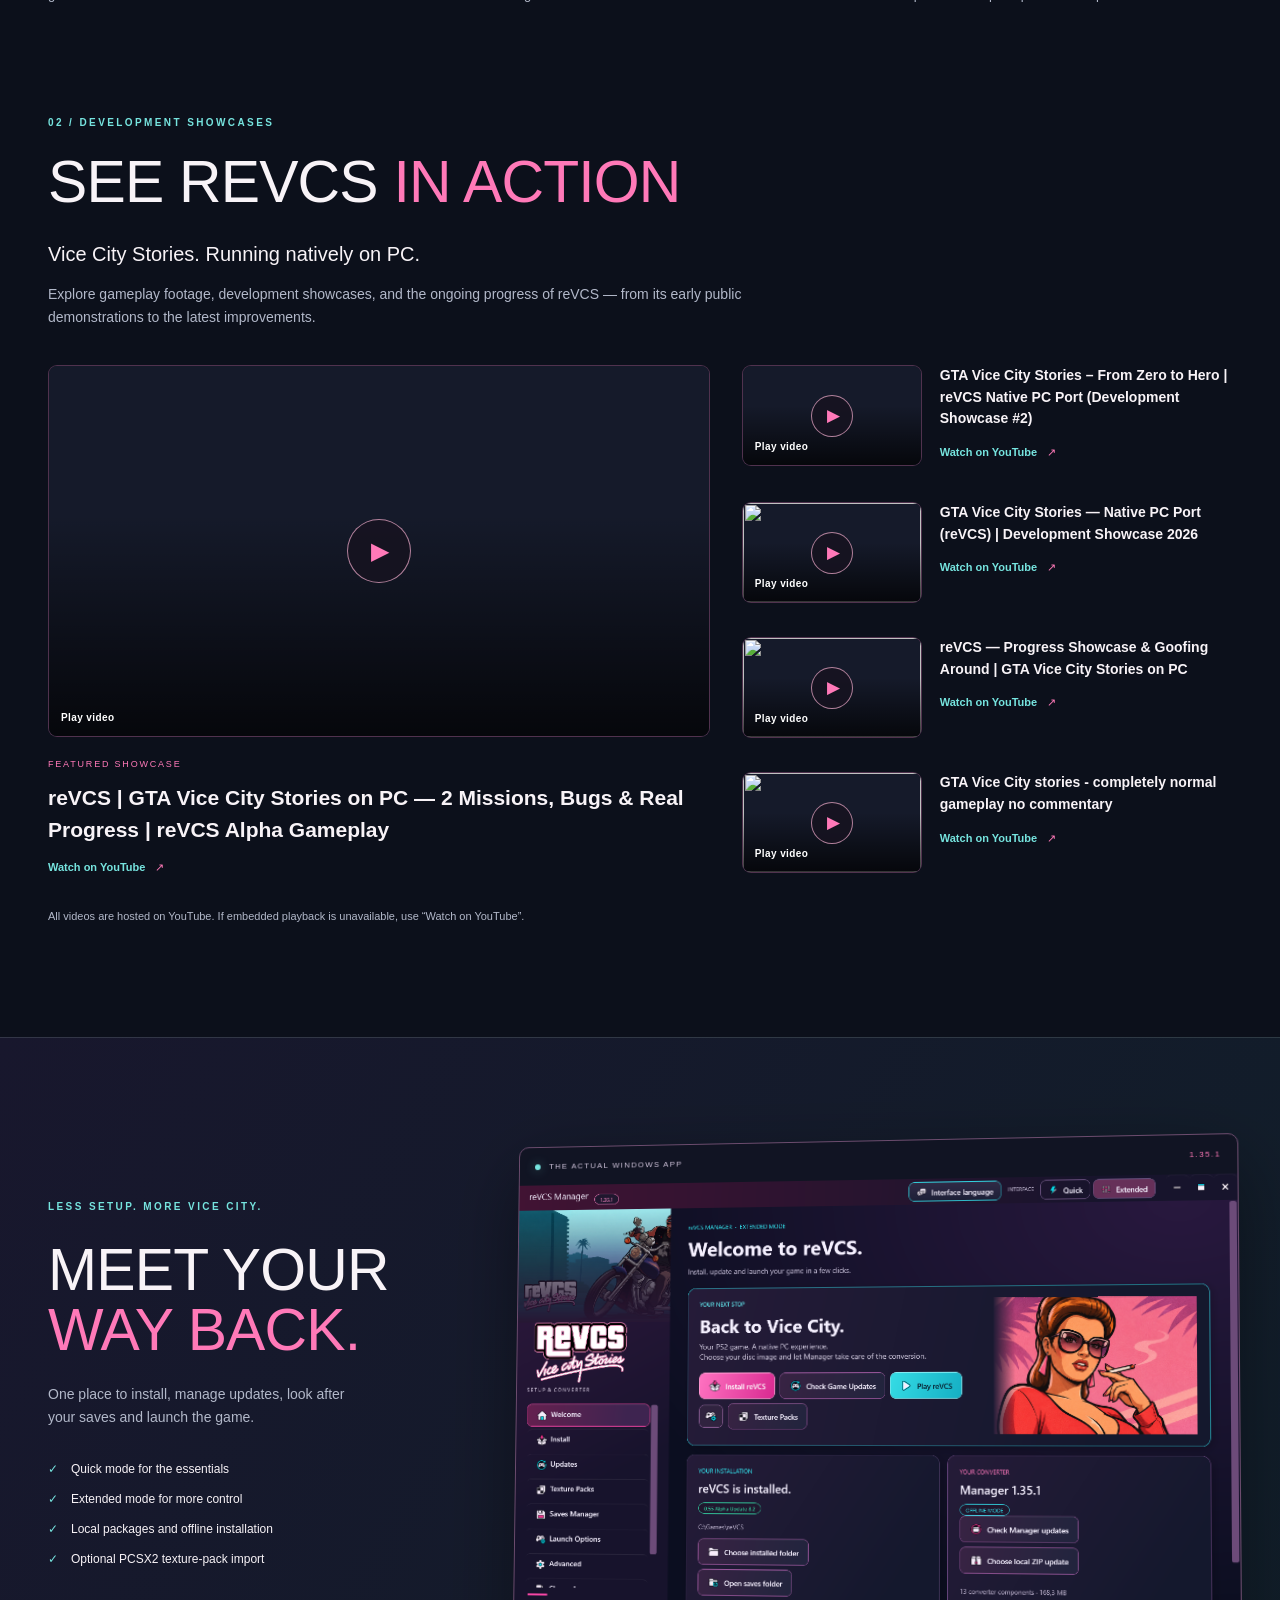
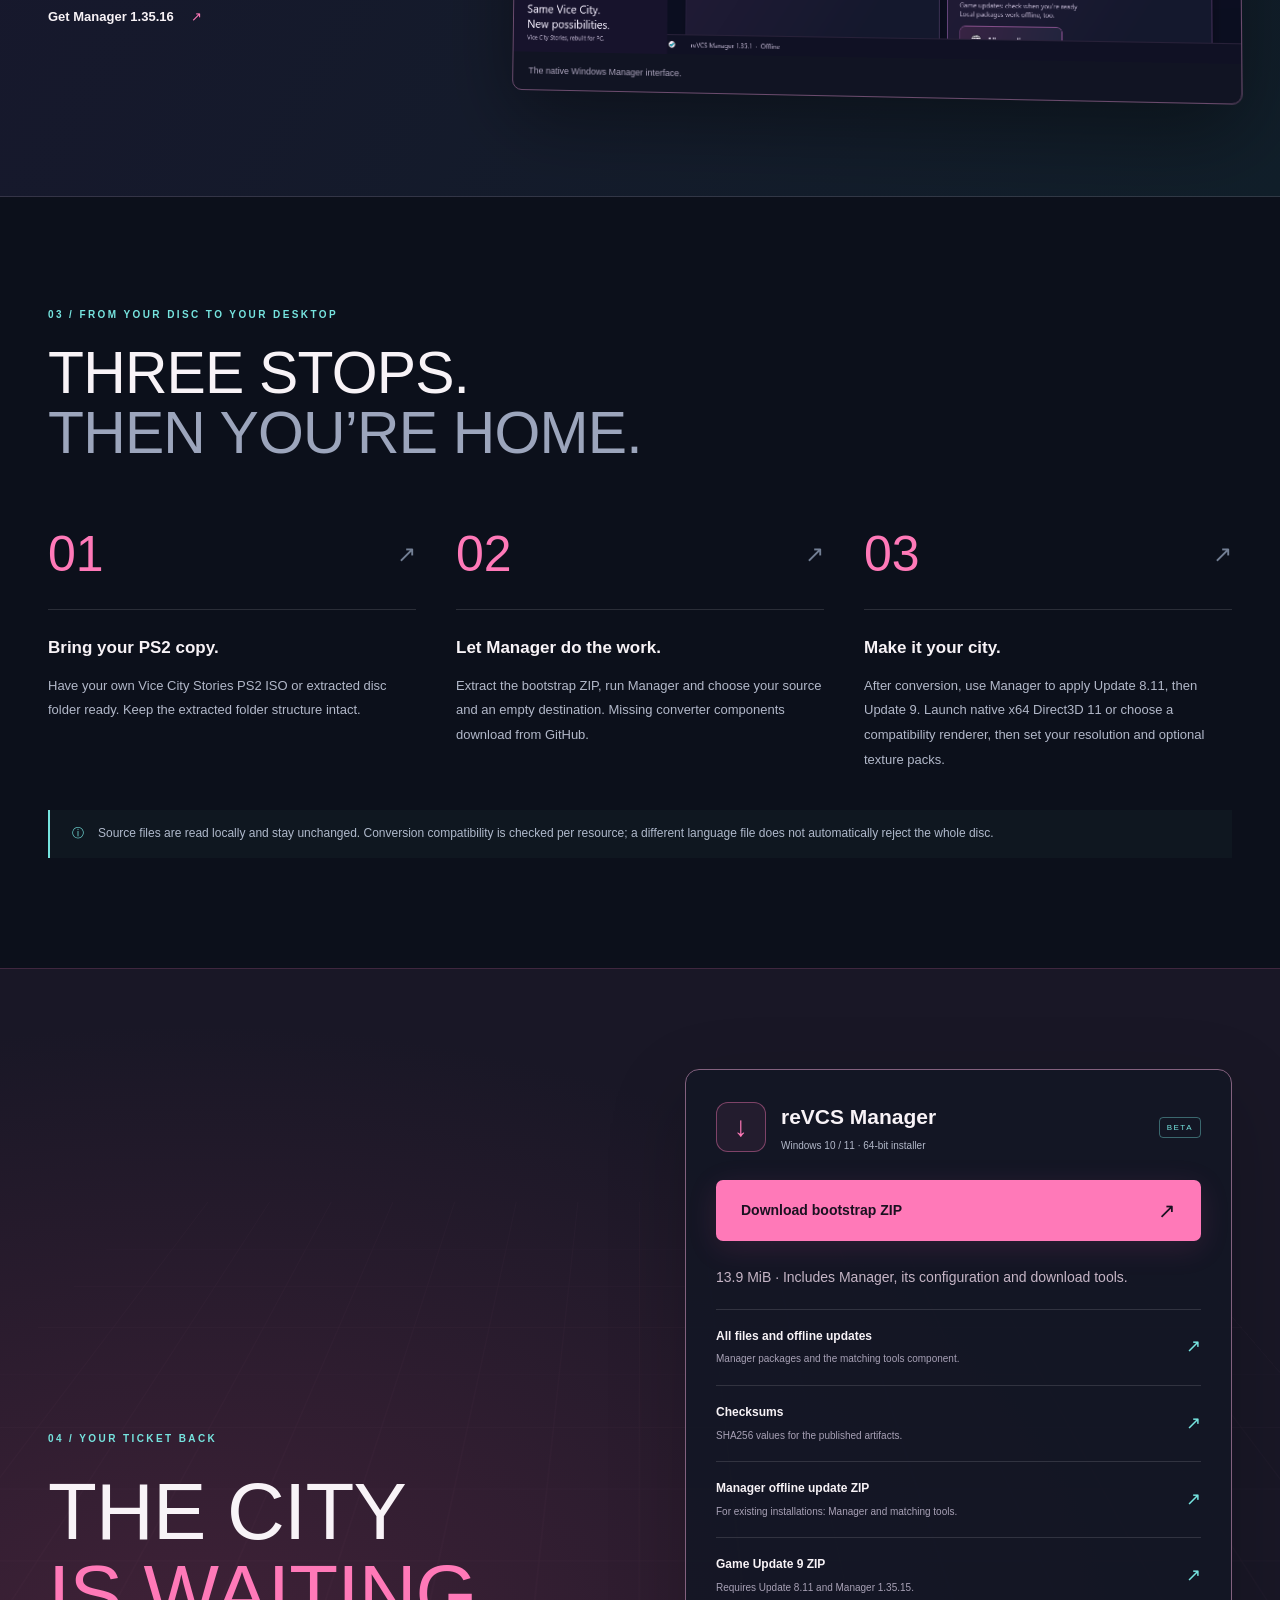
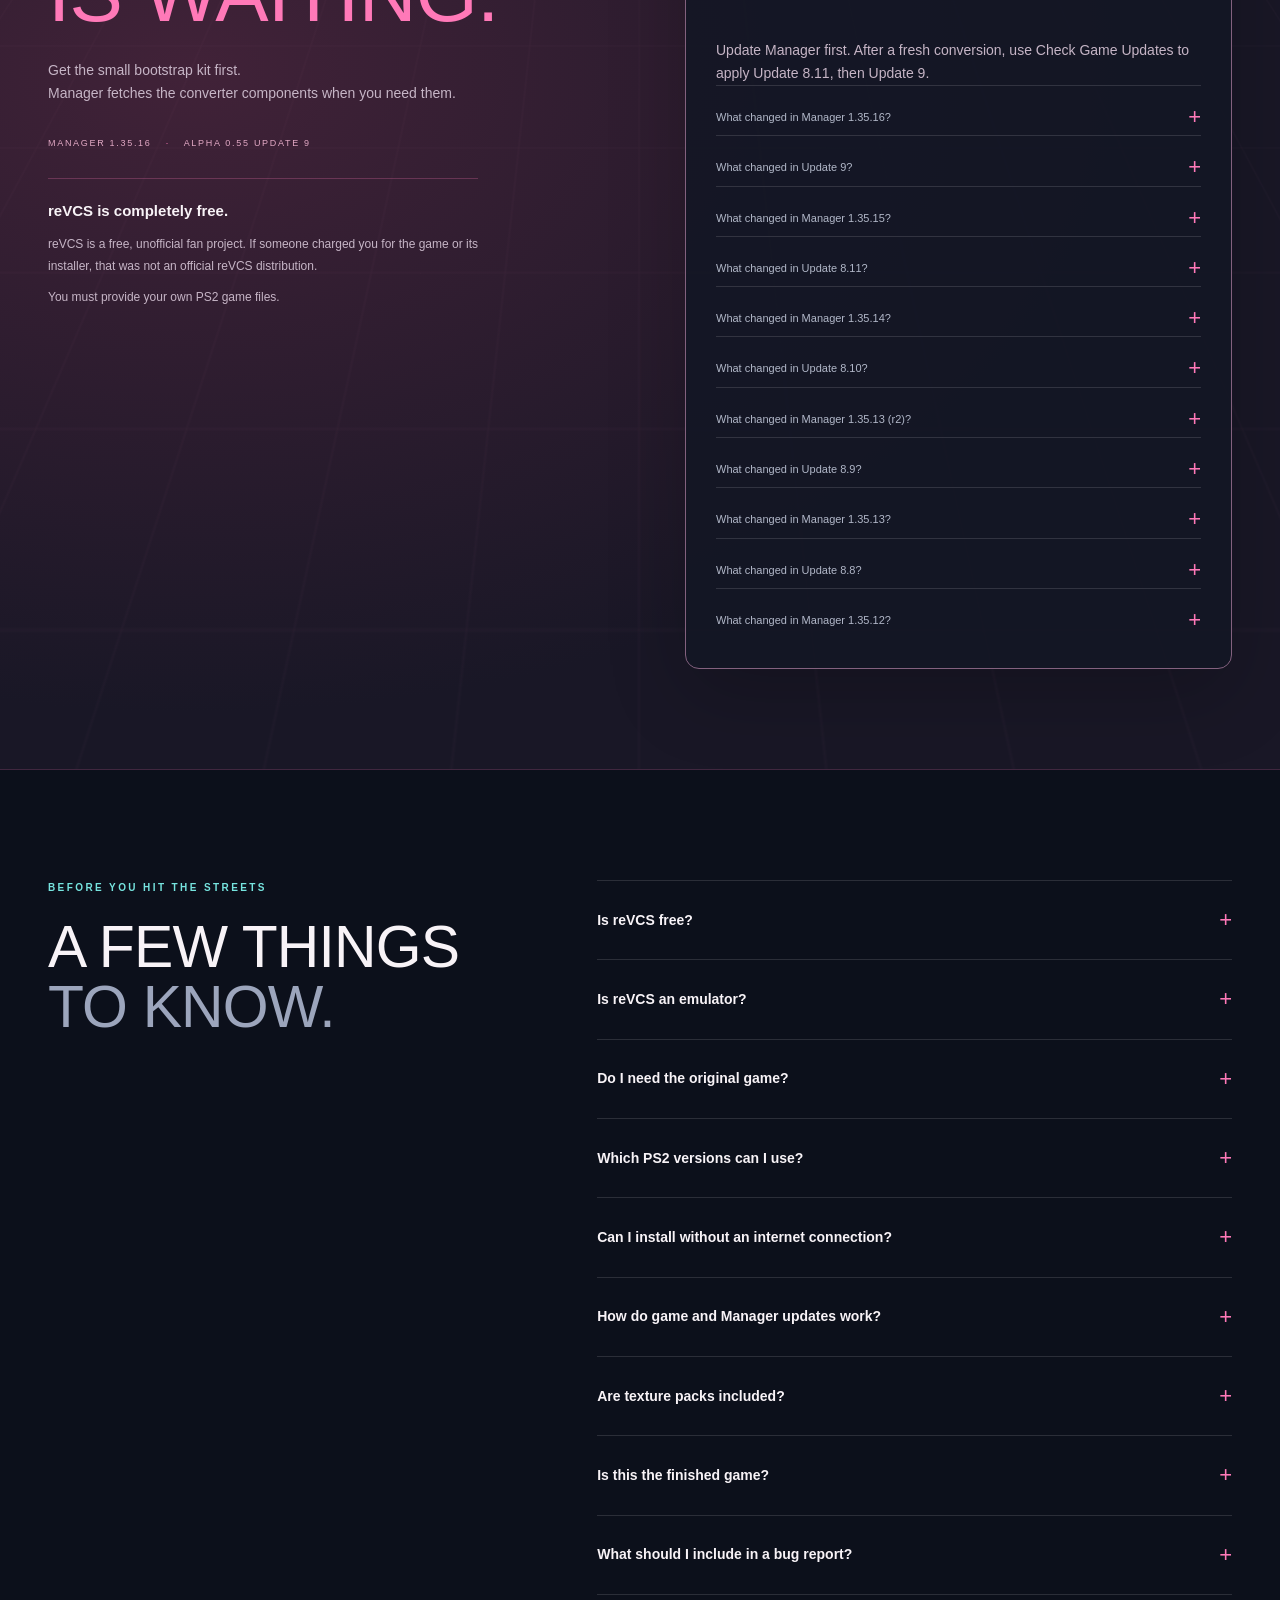
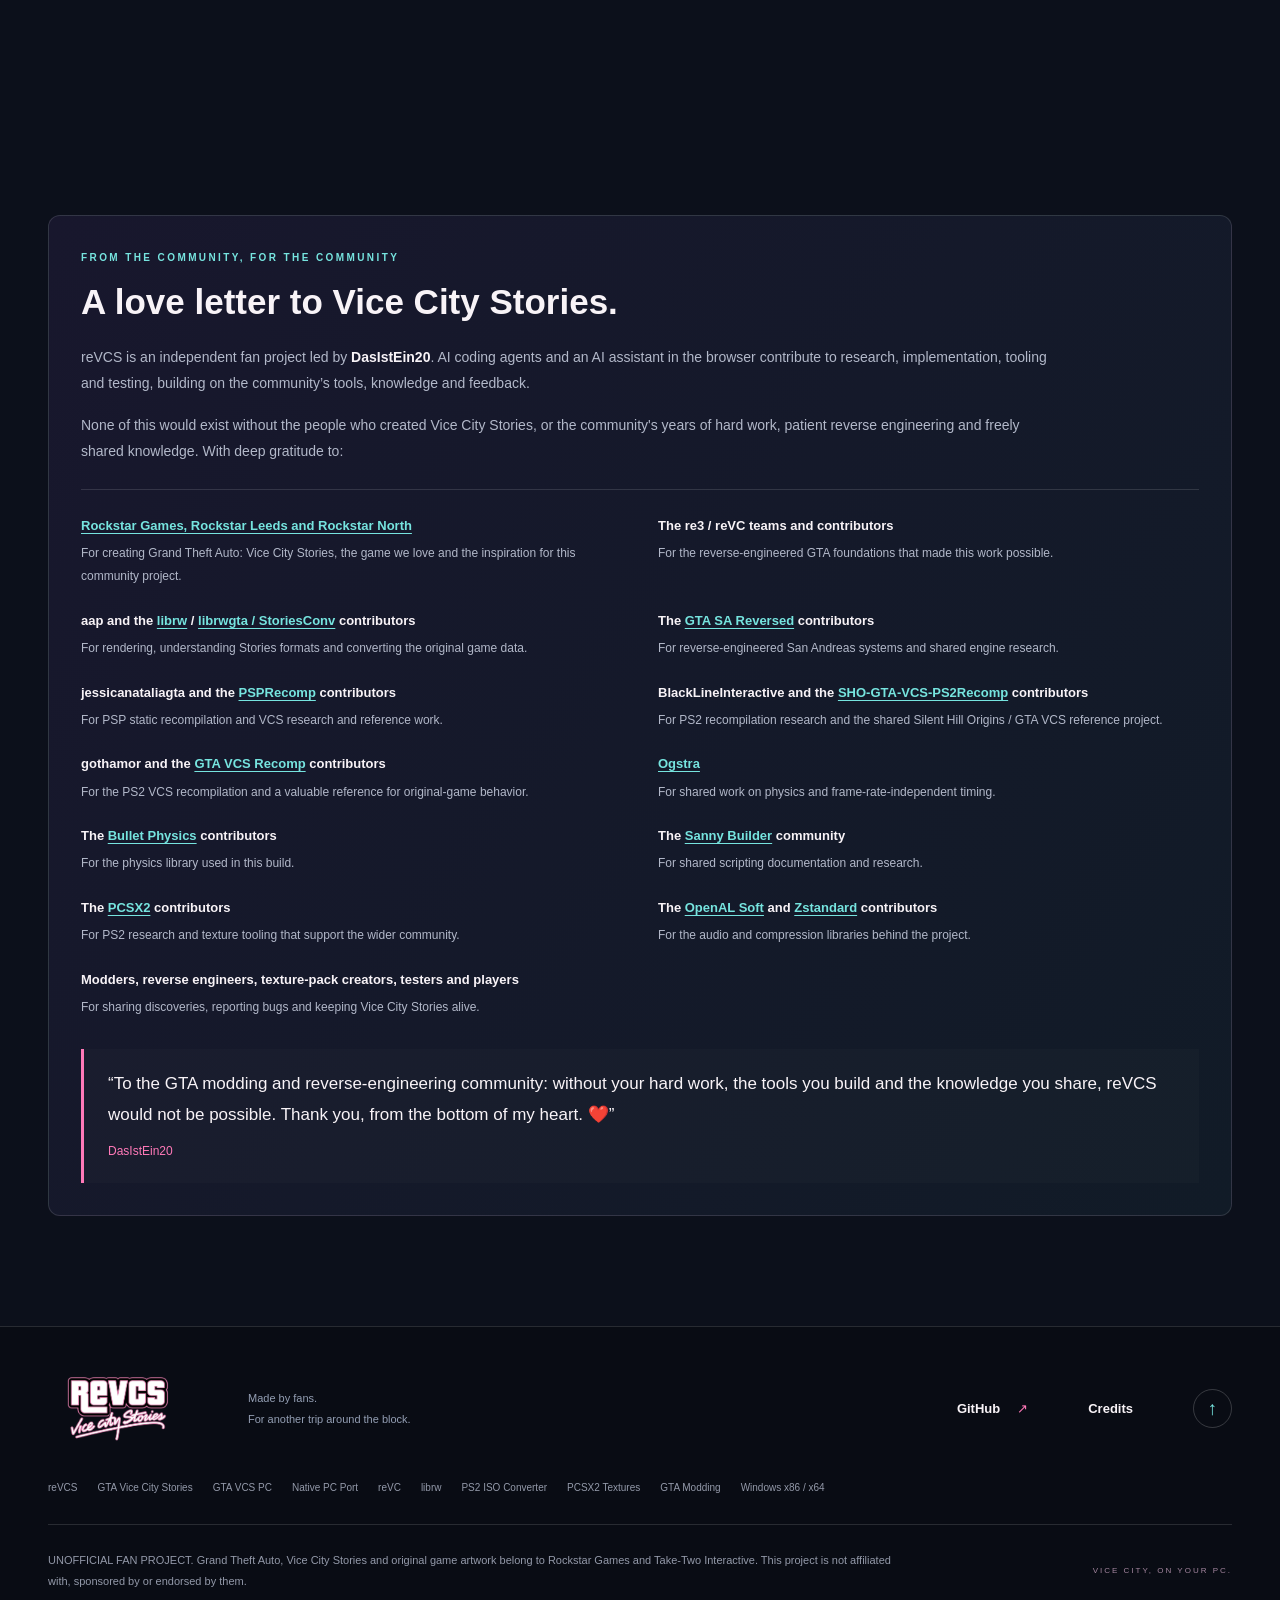
==== commit a7d54238: "Publish Manager 1.35.16 and refresh Pages downloads" ====
--- a/site/index.html
+++ b/site/index.html
@@ -152,7 +152,7 @@
       <p class="video-help">All videos are hosted on YouTube. If embedded playback is unavailable, use “Watch on YouTube”.</p>
     </section>
     <section class="setup-section" aria-labelledby="setup-title"><div class="wrap setup-layout">
-      <div class="setup-copy reveal"><p class="eyebrow">LESS SETUP. MORE VICE CITY.</p><h2 id="setup-title">Meet your<br><em>way back.</em></h2><p>One place to install, manage updates, look after your saves and launch the game.</p><ul class="check-list"><li>Quick mode for the essentials</li><li>Extended mode for more control</li><li>Local packages and offline installation</li><li>Optional PCSX2 texture-pack import</li></ul><a class="text-link" href="#download">Get Manager 1.35.15 <span aria-hidden="true">↗</span></a></div>
+      <div class="setup-copy reveal"><p class="eyebrow">LESS SETUP. MORE VICE CITY.</p><h2 id="setup-title">Meet your<br><em>way back.</em></h2><p>One place to install, manage updates, look after your saves and launch the game.</p><ul class="check-list"><li>Quick mode for the essentials</li><li>Extended mode for more control</li><li>Local packages and offline installation</li><li>Optional PCSX2 texture-pack import</li></ul><a class="text-link" href="#download">Get Manager 1.35.16 <span aria-hidden="true">↗</span></a></div>
       <figure class="setup-preview reveal"><div class="preview-caption"><span class="status-dot" aria-hidden="true"></span> THE ACTUAL WINDOWS APP <span>1.35.1</span></div><img src="assets/setup-preview.png" alt="reVCS Manager with Quick and Extended modes, installation controls and version information." width="1346" height="886" loading="lazy"><figcaption>The native Windows Manager interface.</figcaption></figure>
     </div></section>
     <section class="section wrap" id="how" aria-labelledby="how-title">
@@ -161,14 +161,30 @@
       <p class="source-note reveal"><span aria-hidden="true">ⓘ</span> Source files are read locally and stay unchanged. Conversion compatibility is checked per resource; a different language file does not automatically reject the whole disc.</p>
     </section>
     <section class="download-section" id="download" aria-labelledby="download-title"><div class="wrap download-layout">
-      <div class="reveal"><p class="eyebrow">04 / YOUR TICKET BACK</p><h2 id="download-title">The city<br><em>is waiting.</em></h2><p>Get the small bootstrap kit first.<br>Manager fetches the converter components when you need them.</p><p class="download-version">MANAGER 1.35.15 <span>·</span> ALPHA 0.55 UPDATE 9</p>
+      <div class="reveal"><p class="eyebrow">04 / YOUR TICKET BACK</p><h2 id="download-title">The city<br><em>is waiting.</em></h2><p>Get the small bootstrap kit first.<br>Manager fetches the converter components when you need them.</p><p class="download-version">MANAGER 1.35.16 <span>·</span> ALPHA 0.55 UPDATE 9</p>
         <aside class="free-notice" aria-label="Free distribution"><strong>reVCS is completely free.</strong><p>reVCS is a free, unofficial fan project. If someone charged you for the game or its installer, that was not an official reVCS distribution.</p><p>You must provide your own PS2 game files.</p></aside></div>
       <div class="download-card reveal"><div class="download-card-top"><span class="download-icon" aria-hidden="true">↓</span><div><h3>reVCS Manager</h3><p>Windows 10 / 11 · 64-bit installer</p></div><span class="badge">BETA</span></div>
-        <a class="button primary download-button" id="bootstrap-link" href="https://github.com/DasIstEin20/reVCS_Installer/releases/download/v1.35.15/reVCS-Manager-1.35.15-bootstrap.zip">Download bootstrap ZIP <span aria-hidden="true">↗</span></a>
+        <a class="button primary download-button" id="bootstrap-link" href="https://github.com/DasIstEin20/reVCS_Installer/releases/download/v1.35.16/reVCS-Manager-1.35.16-bootstrap.zip">Download bootstrap ZIP <span aria-hidden="true">↗</span></a>
         <p id="download-size" class="download-meta">Includes Manager, its configuration and download tools.</p>
-        <a class="download-row" href="https://github.com/DasIstEin20/reVCS_Installer/releases/tag/v1.35.15"><span>All files and offline updates<small>Manager packages and the matching tools component.</small></span><span aria-hidden="true">↗</span></a>
-        <a class="download-row" href="https://github.com/DasIstEin20/reVCS_Installer/releases/download/v1.35.15/SHA256SUMS-1.35.15.txt"><span>Checksums<small>SHA256 values for the published artifacts.</small></span><span aria-hidden="true">↗</span></a>
-        <a class="download-row" href="https://github.com/DasIstEin20/reVCS_Installer/releases/download/v1.35.15/reVCS-Manager-1.35.15-CopyPaste.zip"><span>Manager offline update ZIP<small>For existing installations: Manager and matching tools.</small></span><span aria-hidden="true">↗</span></a><a class="download-row" href="https://github.com/DasIstEin20/reVCS_Installer/releases/download/v0.55-update9/reVCS-Update-9-Full.zip"><span>Game Update 9 ZIP<small>Requires Update 8.11 and Manager 1.35.15.</small></span><span aria-hidden="true">↗</span></a><p class="download-help">Update Manager first. After a fresh conversion, use Check Game Updates to apply Update 8.11, then Update 9.</p><details class="release-notes" lang="en"><summary>What changed in Update 9?</summary><pre>reVCS 0.55 Alpha Update 9
+        <a class="download-row" href="https://github.com/DasIstEin20/reVCS_Installer/releases/tag/v1.35.16"><span>All files and offline updates<small>Manager packages and the matching tools component.</small></span><span aria-hidden="true">↗</span></a>
+        <a class="download-row" href="https://github.com/DasIstEin20/reVCS_Installer/releases/download/v1.35.16/SHA256SUMS-1.35.16.txt"><span>Checksums<small>SHA256 values for the published artifacts.</small></span><span aria-hidden="true">↗</span></a>
+        <a class="download-row" href="https://github.com/DasIstEin20/reVCS_Installer/releases/download/v1.35.16/reVCS-Manager-1.35.16-CopyPaste.zip"><span>Manager offline update ZIP<small>For existing installations: Manager and matching tools.</small></span><span aria-hidden="true">↗</span></a><a class="download-row" href="https://github.com/DasIstEin20/reVCS_Installer/releases/download/v0.55-update9/reVCS-Update-9-Full.zip"><span>Game Update 9 ZIP<small>Requires Update 8.11 and Manager 1.35.15.</small></span><span aria-hidden="true">↗</span></a><p class="download-help">Update Manager first. After a fresh conversion, use Check Game Updates to apply Update 8.11, then Update 9.</p><details class="release-notes" lang="en"><summary>What changed in Manager 1.35.16?</summary><pre>reVCS Manager 1.35.16
+Changes since public Manager 1.35.15
+
+- Added PS2 save import for raw, PSU, CBS, MAX, NPO, PSV and ZIP files, including slot selection for containers holding multiple saves.
+- Added raw PS2 save export for compatible PCSX2 folder memory cards.
+- Expanded installation verification and selective repair of missing or modified managed files.
+- Added embedded repair metadata as a fallback for supported installations with missing or unreadable manifests.
+- Fixed update failures affecting certain older installations.
+- Prevented optional language-file issues from blocking game updates while preserving custom translations.
+- Added installation and update failure reports, with a Show logs button that opens their diagnostic ZIP location.
+- Improved verified download-cache reuse and cache-status messages.
+- Improved cleanup of obsolete managed files and introduced stable update-document filenames.
+- Corrected architecture and graphics-backend selection to reflect installed variants.
+- Unified launch controls into one Play reVCS action that preserves the selected architecture, backend and custom arguments.
+- Improved dashboard button layouts and added an overlapping launch-options shortcut to Play reVCS.
+- Updated the accompanying Tools component.
+</pre></details><details class="release-notes" lang="en"><summary>What changed in Update 9?</summary><pre>reVCS 0.55 Alpha Update 9
 Changes since public Update 8.11
 
 Gameplay and vehicle behaviour
@@ -263,7 +279,7 @@
       <details><summary>Can I install without an internet connection?</summary><p>Yes. Download all 13 BIN components, the bootstrap ZIP and version.xml from the same release. Extract the bootstrap and place the BINs beside Manager. Switch to offline mode and choose your local PS2 source.</p></details>
       <details><summary>How do game and Manager updates work?</summary><p>Manager checks for updates at startup, offering Manager updates first. Downloads and installation require confirmation. You can also use Welcome → Check Game Updates or Check Manager Updates. Startup checks can be disabled in Extended → Advanced; offline packages remain supported.</p></details>
       <details><summary>Are texture packs included?</summary><p>No. Optional PCSX2 replacement textures are user-supplied. Choose your compatible ZIP or 7z pack in Extended mode.</p></details>
-      <details><summary>Is this the finished game?</summary><p>No. reVCS is an actively developed alpha fan project. There are known limitations and ongoing community tests. Manager 1.35.15 improves the installer and updater; game Update 9 is available separately.</p></details>
+      <details><summary>Is this the finished game?</summary><p>No. reVCS is an actively developed alpha fan project. There are known limitations and ongoing community tests. Manager 1.35.16 improves the installer and updater; game Update 9 is available separately.</p></details>
       <details><summary>What should I include in a bug report?</summary><p>Describe the steps, your game and Manager versions, source-disc edition and what you expected. Include the relevant log and a short recording if useful. Remove personal information before sharing logs.</p><a class="text-link" href="https://github.com/DasIstEin20/reVCS_Installer/issues">Open an installer issue <span aria-hidden="true">↗</span></a></details>
     </div></section>
     <section class="section wrap credits-section" id="community" aria-labelledby="community-title">
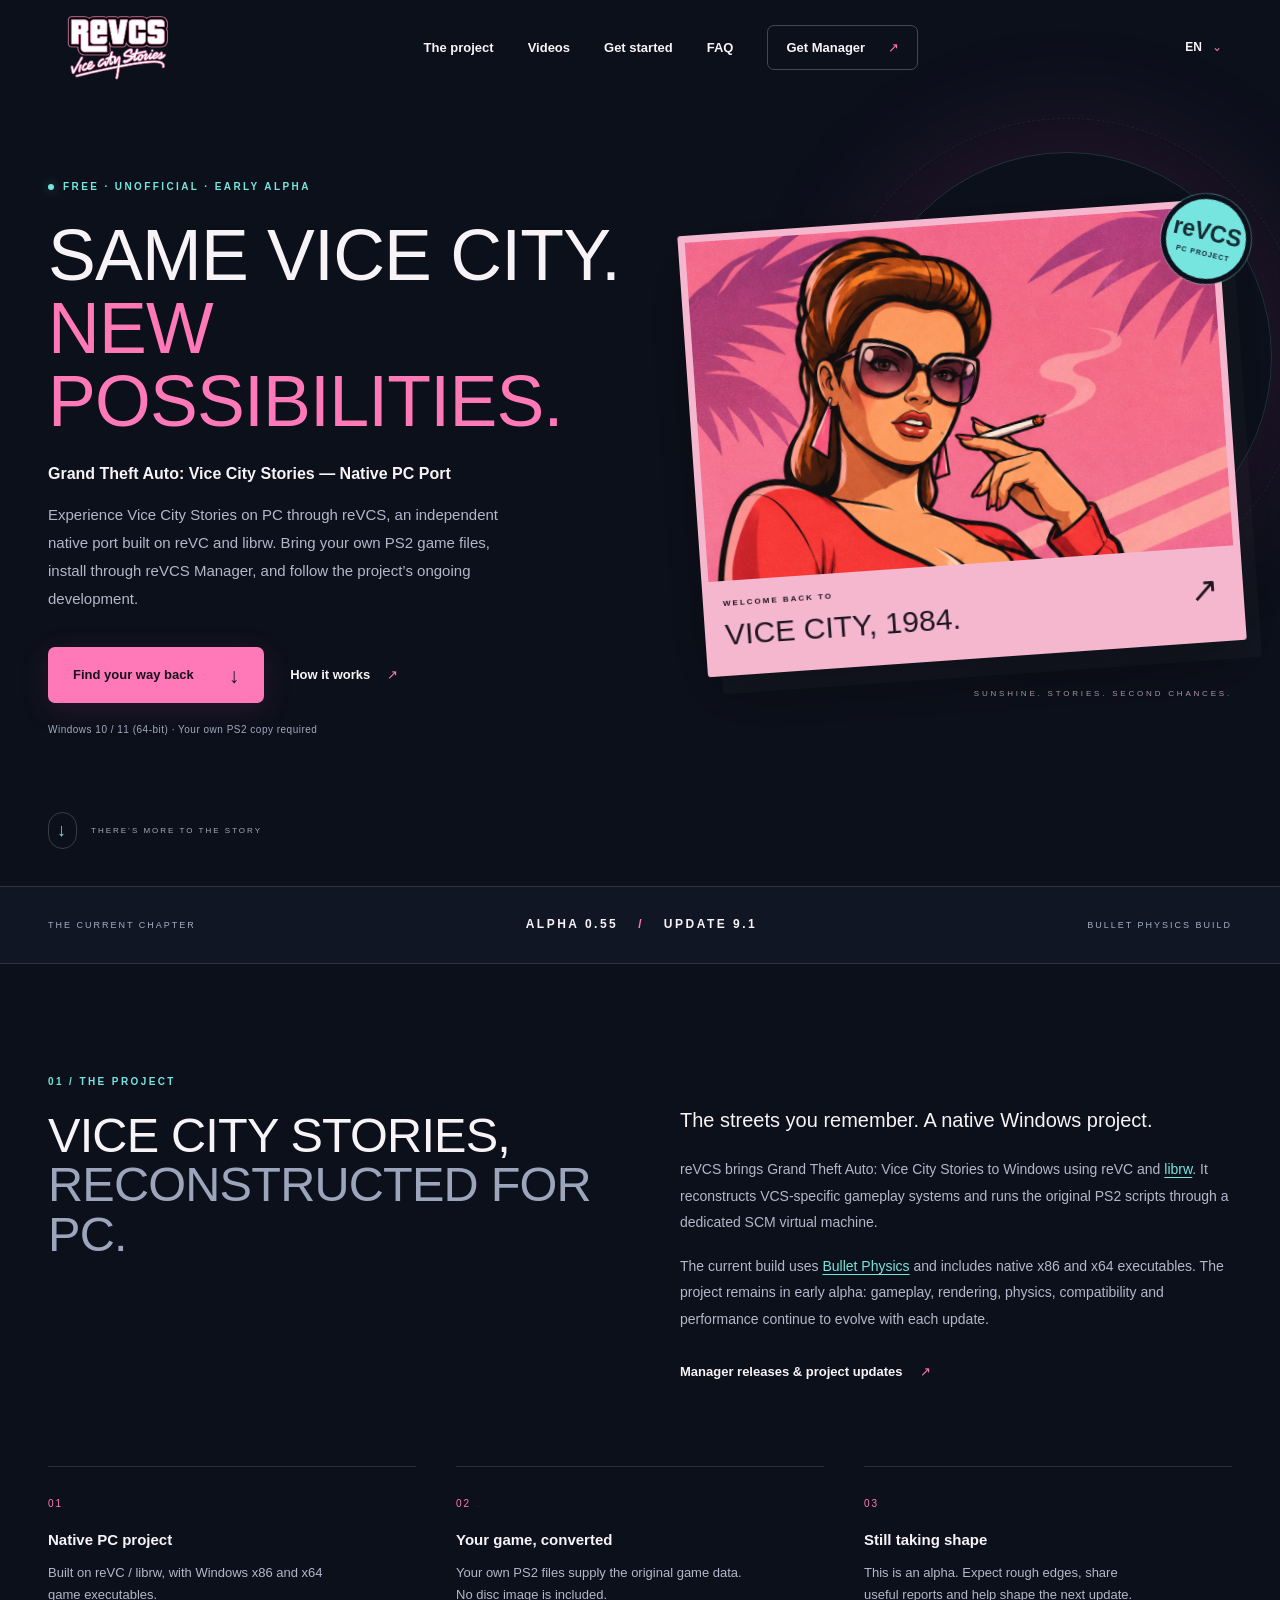
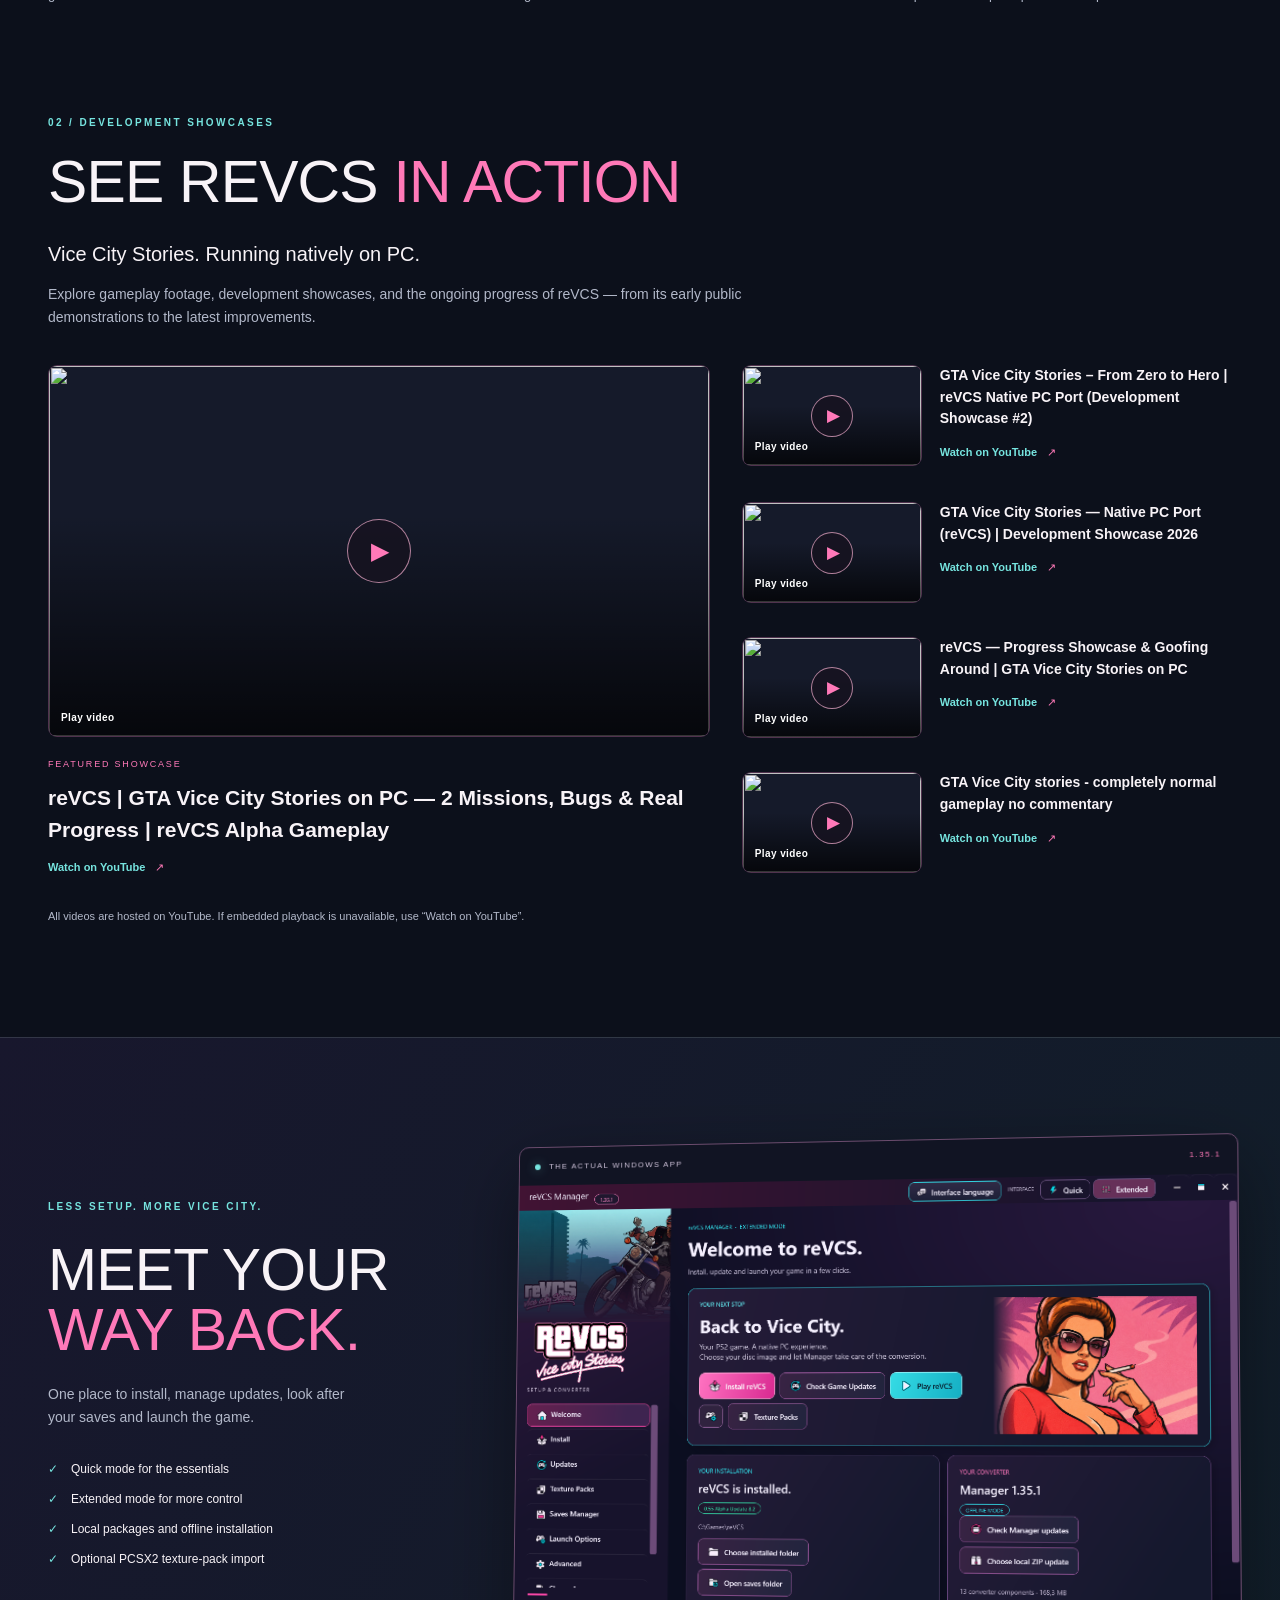
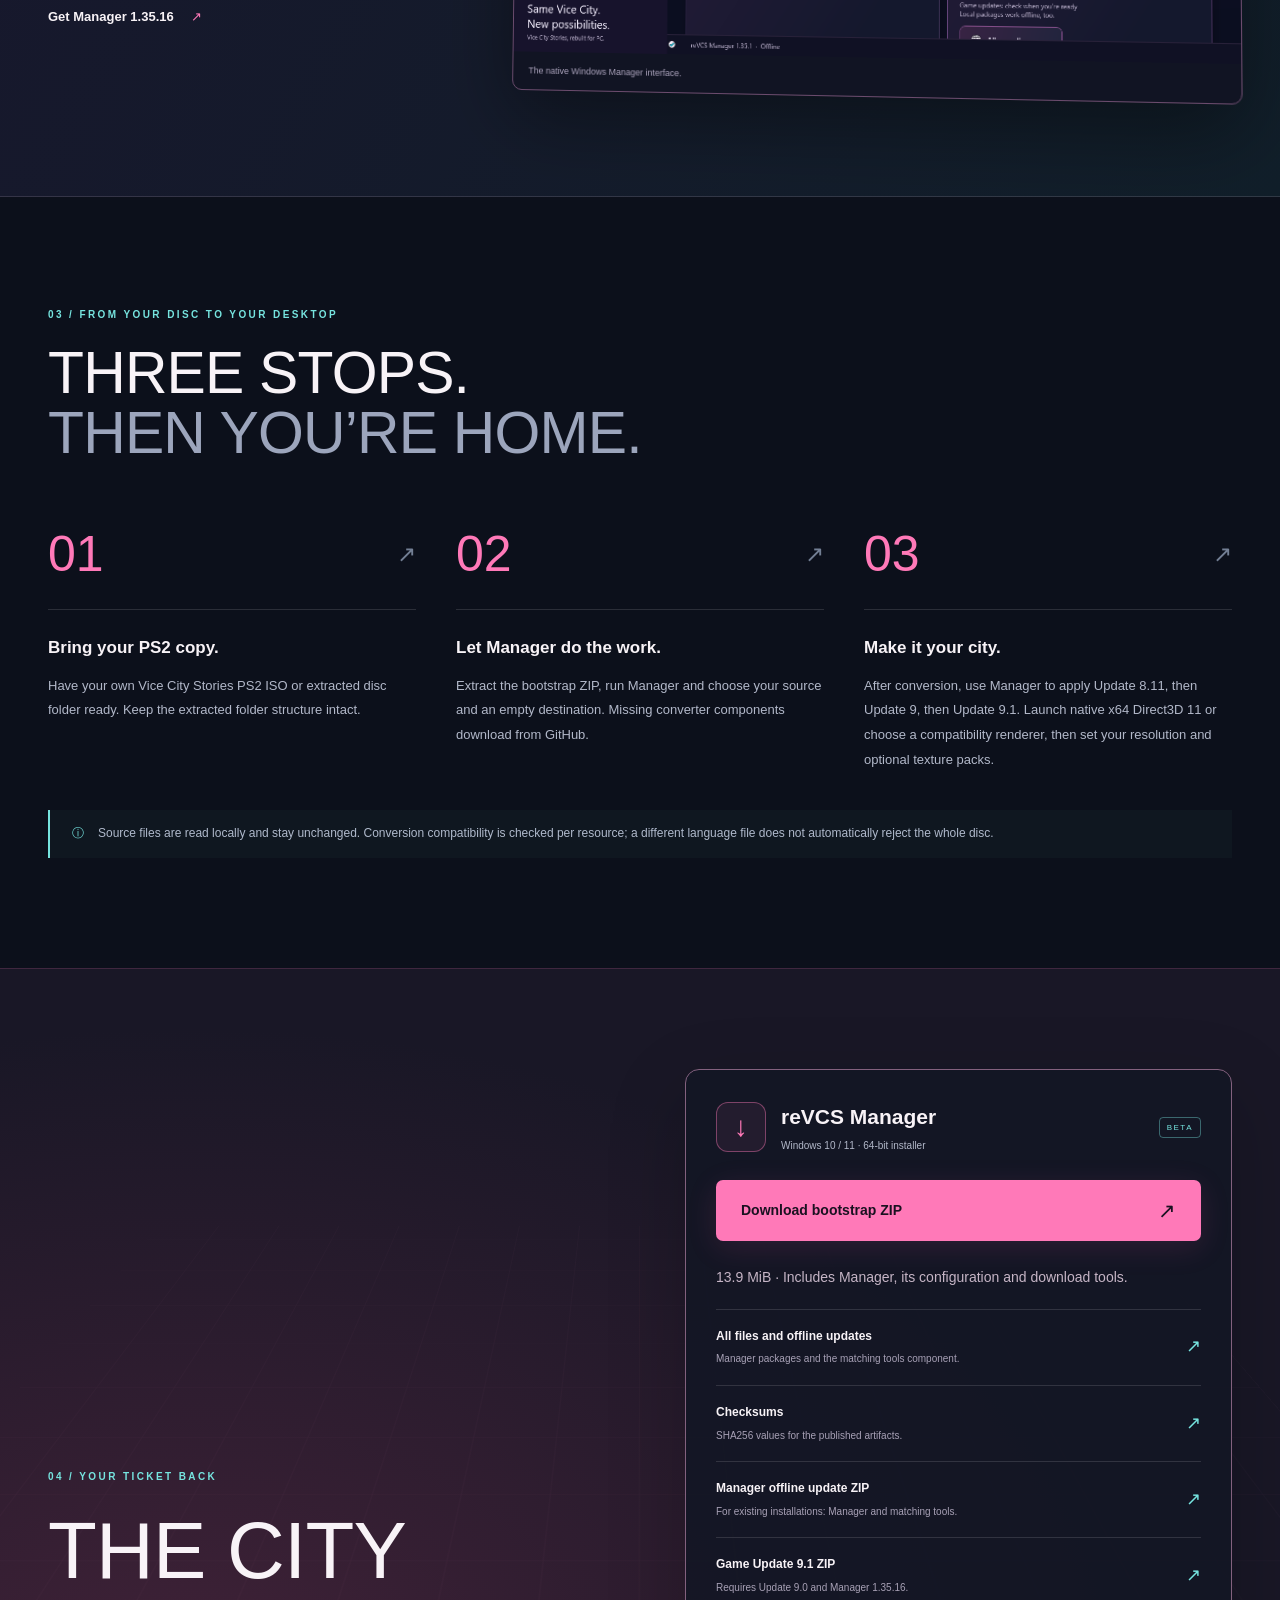
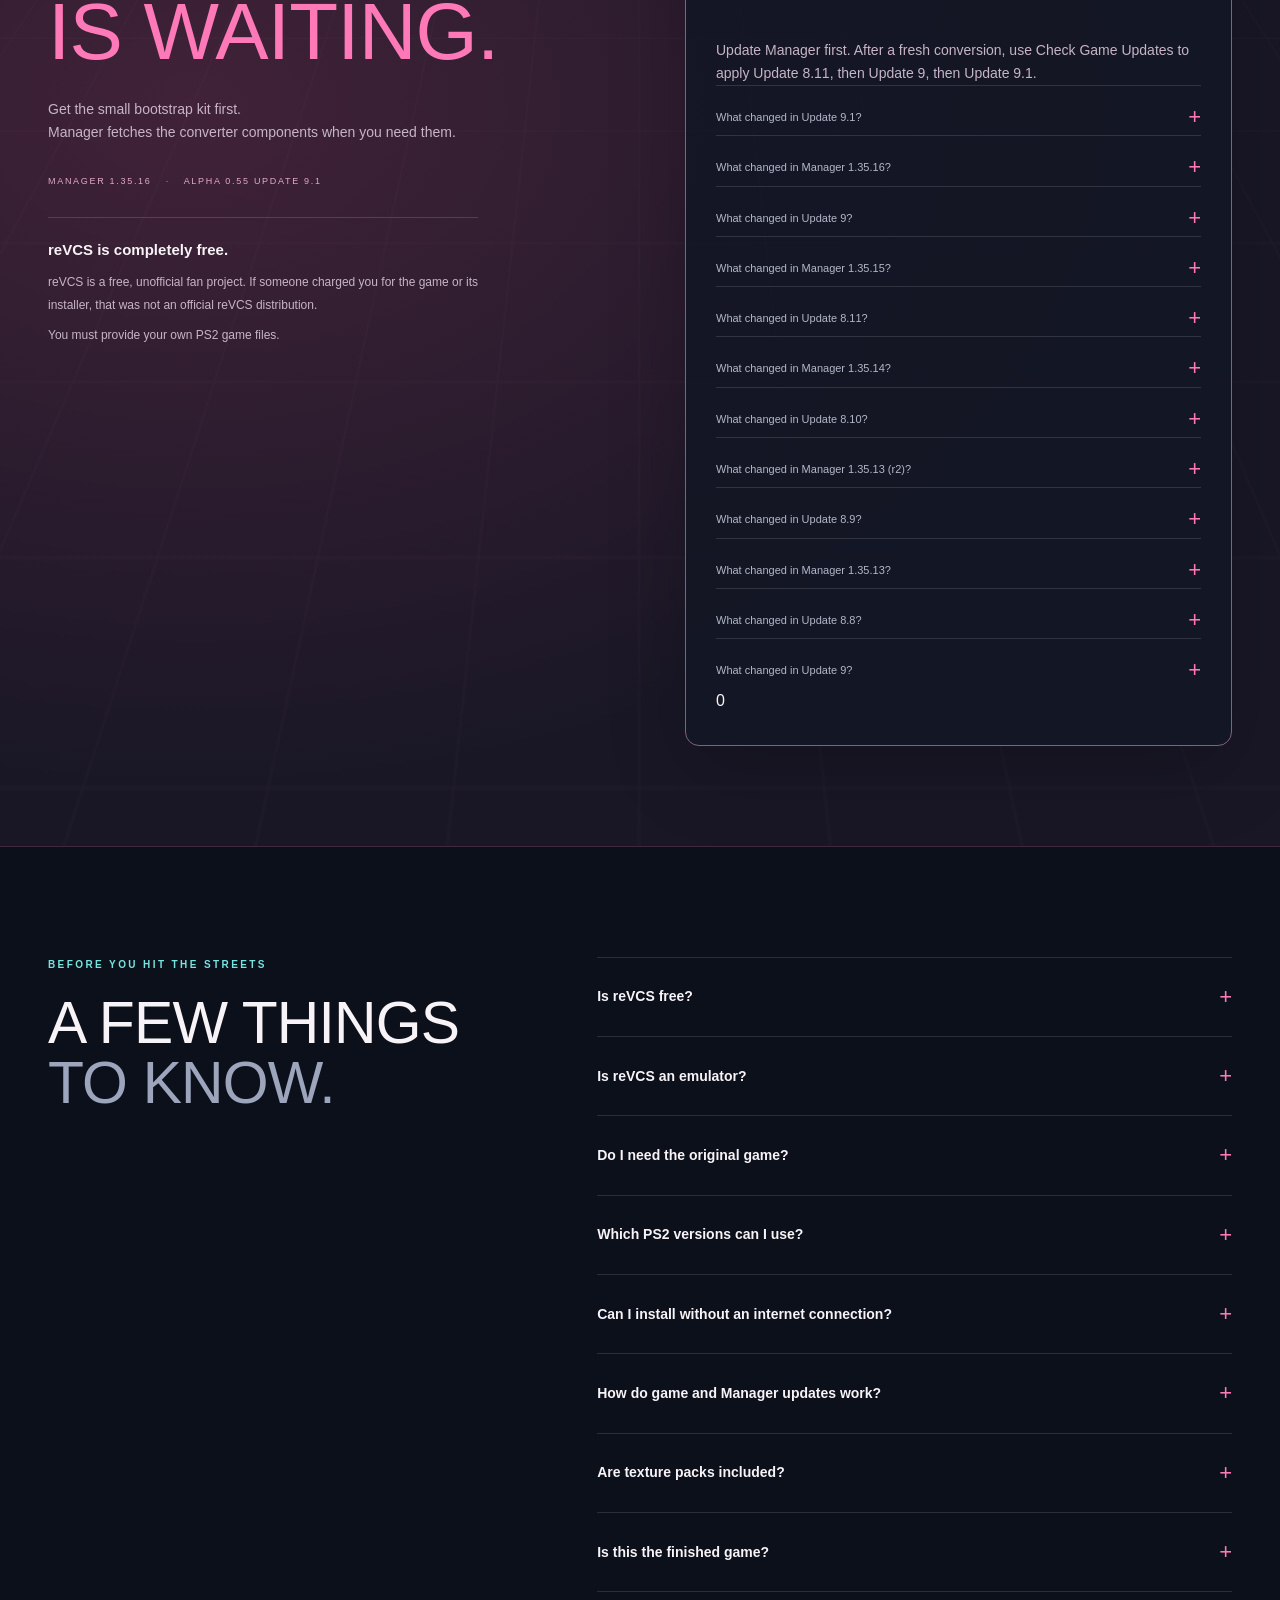
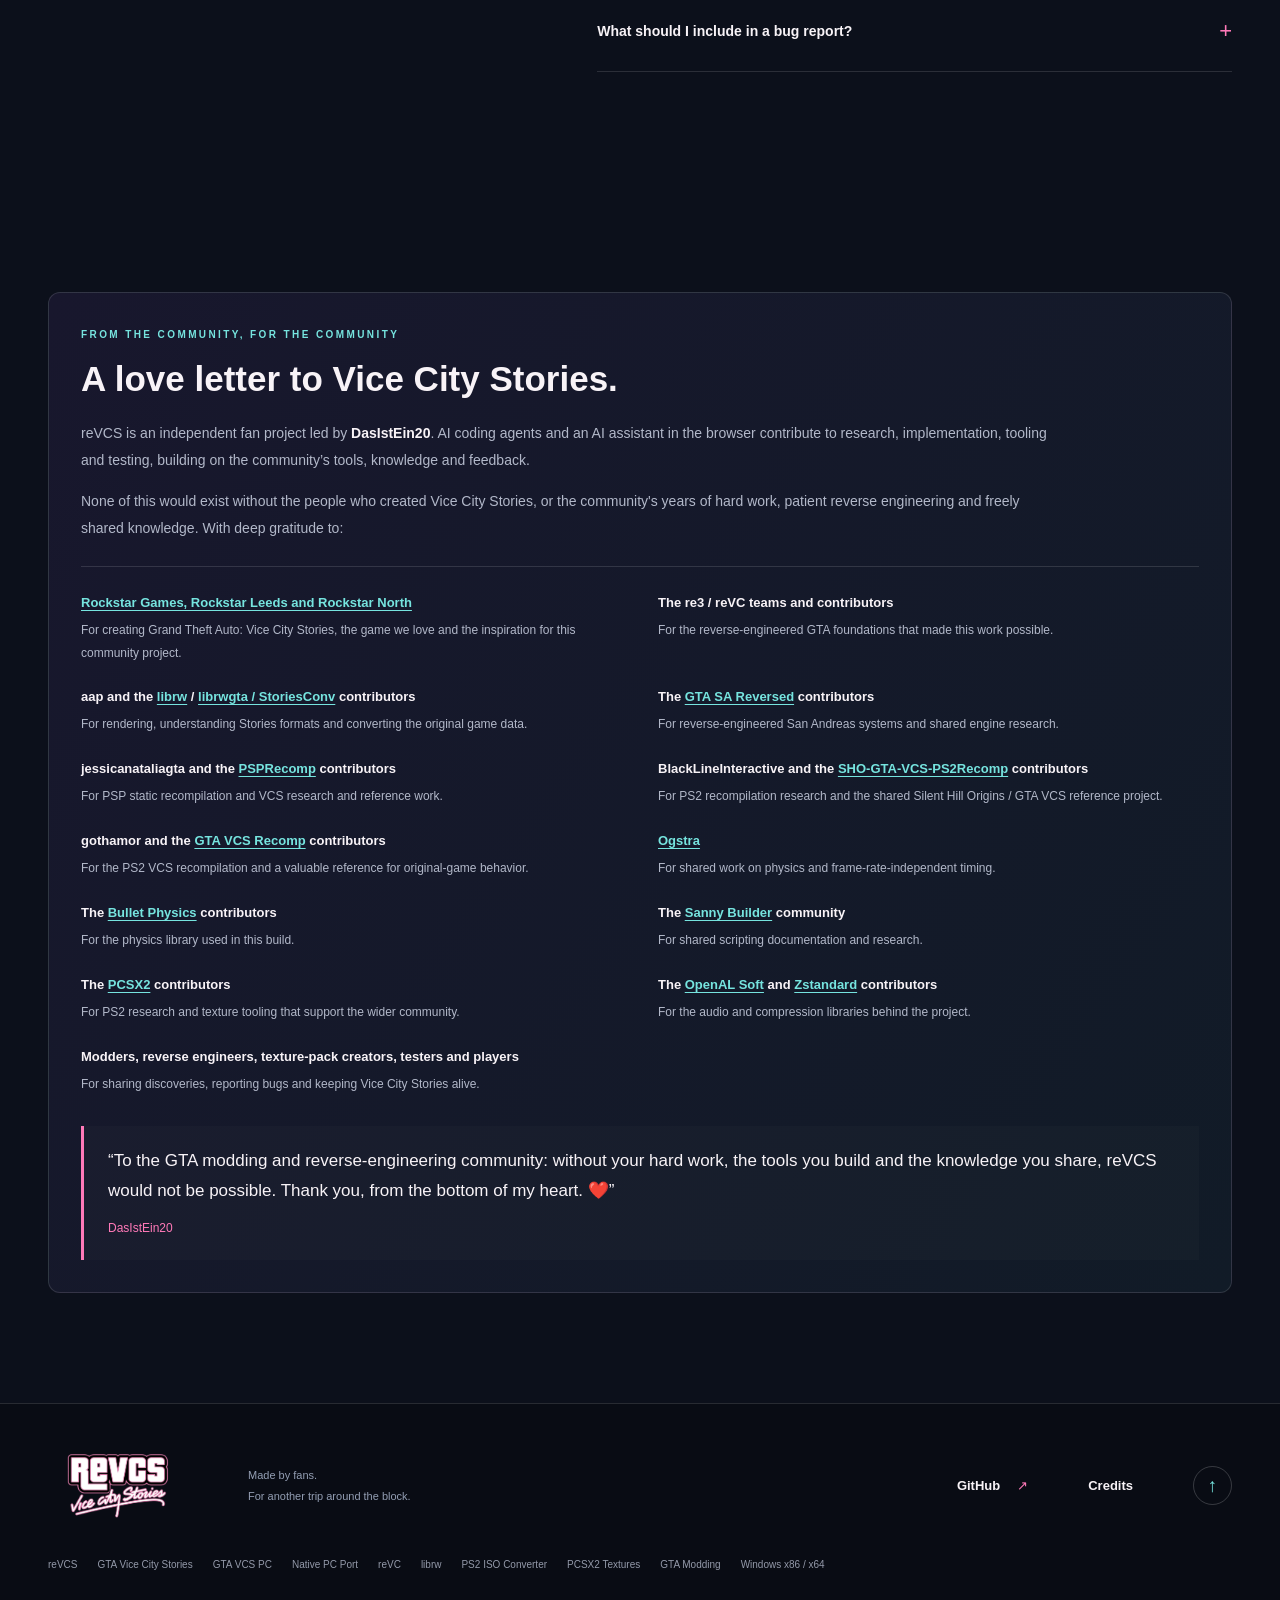
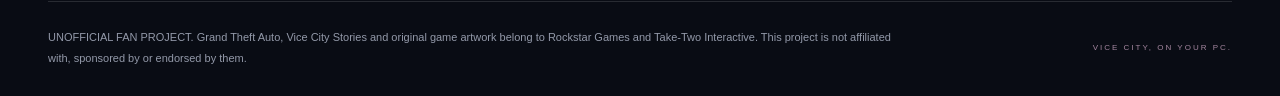
==== commit d258c545: "Publish Update 9.1 and add Turkish to GitHub Pages" ====
--- a/site/index.html
+++ b/site/index.html
@@ -24,6 +24,7 @@
   <link rel="alternate" hreflang="de" href="https://dasistein20.github.io/reVCS_Installer/de/">
   <link rel="alternate" hreflang="fr" href="https://dasistein20.github.io/reVCS_Installer/fr/">
   <link rel="alternate" hreflang="es" href="https://dasistein20.github.io/reVCS_Installer/es/">
+  <link rel="alternate" hreflang="tr" href="https://dasistein20.github.io/reVCS_Installer/tr/">
   <link rel="alternate" hreflang="x-default" href="https://dasistein20.github.io/reVCS_Installer/">
   <link rel="icon" href="assets/setup-icon.png" type="image/png">
   <link rel="stylesheet" href="styles.css?v=20261118-portrait-2">
@@ -46,6 +47,7 @@
         <li><a href="de/" lang="de" hreflang="de" data-locale="de">Deutsch</a></li>
         <li><a href="fr/" lang="fr" hreflang="fr" data-locale="fr">Français</a></li>
         <li><a href="es/" lang="es" hreflang="es" data-locale="es">Español</a></li>
+        <li><a href="tr/" lang="tr" hreflang="tr" data-locale="tr">Türkçe</a></li>
       </ul>
     </details>
   </header>
@@ -67,7 +69,7 @@
       </div>
       <a class="scroll-cue" href="#project"><span aria-hidden="true">↓</span> THERE’S MORE TO THE STORY</a>
     </section>
-    <div class="edition-strip"><div class="wrap"><span>THE CURRENT CHAPTER</span><strong>ALPHA 0.55 <i>/</i> UPDATE 9</strong><span>BULLET PHYSICS BUILD</span></div></div>
+    <div class="edition-strip"><div class="wrap"><span>THE CURRENT CHAPTER</span><strong>ALPHA 0.55 <i>/</i> UPDATE 9.1</strong><span>BULLET PHYSICS BUILD</span></div></div>
     <section class="section wrap project" id="project" aria-labelledby="project-title">
       <div class="section-heading reveal"><p class="eyebrow">01 / THE PROJECT</p><h2 id="project-title">Vice City Stories,<br><span>reconstructed for PC.</span></h2></div>
       <div class="project-copy reveal"><p class="lead">The streets you remember. A native Windows project.</p><p>reVCS brings Grand Theft Auto: Vice City Stories to Windows using reVC and <a href="https://github.com/aap/librw">librw</a>. It reconstructs VCS-specific gameplay systems and runs the original PS2 scripts through a dedicated SCM virtual machine.</p><p>The current build uses <a href="https://github.com/bulletphysics/bullet3">Bullet Physics</a> and includes native x86 and x64 executables. The project remains in early alpha: gameplay, rendering, physics, compatibility and performance continue to evolve with each update.</p><a class="text-link" href="https://github.com/DasIstEin20/reVCS_Installer" target="_blank" rel="noopener">Manager releases &amp; project updates <span aria-hidden="true">↗</span></a></div>
@@ -157,18 +159,55 @@
     </div></section>
     <section class="section wrap" id="how" aria-labelledby="how-title">
       <div class="section-heading reveal"><p class="eyebrow">03 / FROM YOUR DISC TO YOUR DESKTOP</p><h2 id="how-title">Three stops.<br><span>Then you’re home.</span></h2></div>
-      <ol class="steps"><li class="reveal"><span class="step-number">01<span aria-hidden="true">↗</span></span><h3>Bring your PS2 copy.</h3><p>Have your own Vice City Stories PS2 ISO or extracted disc folder ready. Keep the extracted folder structure intact.</p></li><li class="reveal"><span class="step-number">02<span aria-hidden="true">↗</span></span><h3>Let Manager do the work.</h3><p>Extract the bootstrap ZIP, run Manager and choose your source and an empty destination. Missing converter components download from GitHub.</p></li><li class="reveal"><span class="step-number">03<span aria-hidden="true">↗</span></span><h3>Make it your city.</h3><p>After conversion, use Manager to apply Update 8.11, then Update 9. Launch native x64 Direct3D 11 or choose a compatibility renderer, then set your resolution and optional texture packs.</p></li></ol>
+      <ol class="steps"><li class="reveal"><span class="step-number">01<span aria-hidden="true">↗</span></span><h3>Bring your PS2 copy.</h3><p>Have your own Vice City Stories PS2 ISO or extracted disc folder ready. Keep the extracted folder structure intact.</p></li><li class="reveal"><span class="step-number">02<span aria-hidden="true">↗</span></span><h3>Let Manager do the work.</h3><p>Extract the bootstrap ZIP, run Manager and choose your source and an empty destination. Missing converter components download from GitHub.</p></li><li class="reveal"><span class="step-number">03<span aria-hidden="true">↗</span></span><h3>Make it your city.</h3><p>After conversion, use Manager to apply Update 8.11, then Update 9, then Update 9.1. Launch native x64 Direct3D 11 or choose a compatibility renderer, then set your resolution and optional texture packs.</p></li></ol>
       <p class="source-note reveal"><span aria-hidden="true">ⓘ</span> Source files are read locally and stay unchanged. Conversion compatibility is checked per resource; a different language file does not automatically reject the whole disc.</p>
     </section>
     <section class="download-section" id="download" aria-labelledby="download-title"><div class="wrap download-layout">
-      <div class="reveal"><p class="eyebrow">04 / YOUR TICKET BACK</p><h2 id="download-title">The city<br><em>is waiting.</em></h2><p>Get the small bootstrap kit first.<br>Manager fetches the converter components when you need them.</p><p class="download-version">MANAGER 1.35.16 <span>·</span> ALPHA 0.55 UPDATE 9</p>
+      <div class="reveal"><p class="eyebrow">04 / YOUR TICKET BACK</p><h2 id="download-title">The city<br><em>is waiting.</em></h2><p>Get the small bootstrap kit first.<br>Manager fetches the converter components when you need them.</p><p class="download-version">MANAGER 1.35.16 <span>·</span> ALPHA 0.55 UPDATE 9.1</p>
         <aside class="free-notice" aria-label="Free distribution"><strong>reVCS is completely free.</strong><p>reVCS is a free, unofficial fan project. If someone charged you for the game or its installer, that was not an official reVCS distribution.</p><p>You must provide your own PS2 game files.</p></aside></div>
       <div class="download-card reveal"><div class="download-card-top"><span class="download-icon" aria-hidden="true">↓</span><div><h3>reVCS Manager</h3><p>Windows 10 / 11 · 64-bit installer</p></div><span class="badge">BETA</span></div>
         <a class="button primary download-button" id="bootstrap-link" href="https://github.com/DasIstEin20/reVCS_Installer/releases/download/v1.35.16/reVCS-Manager-1.35.16-bootstrap.zip">Download bootstrap ZIP <span aria-hidden="true">↗</span></a>
         <p id="download-size" class="download-meta">Includes Manager, its configuration and download tools.</p>
         <a class="download-row" href="https://github.com/DasIstEin20/reVCS_Installer/releases/tag/v1.35.16"><span>All files and offline updates<small>Manager packages and the matching tools component.</small></span><span aria-hidden="true">↗</span></a>
         <a class="download-row" href="https://github.com/DasIstEin20/reVCS_Installer/releases/download/v1.35.16/SHA256SUMS-1.35.16.txt"><span>Checksums<small>SHA256 values for the published artifacts.</small></span><span aria-hidden="true">↗</span></a>
-        <a class="download-row" href="https://github.com/DasIstEin20/reVCS_Installer/releases/download/v1.35.16/reVCS-Manager-1.35.16-CopyPaste.zip"><span>Manager offline update ZIP<small>For existing installations: Manager and matching tools.</small></span><span aria-hidden="true">↗</span></a><a class="download-row" href="https://github.com/DasIstEin20/reVCS_Installer/releases/download/v0.55-update9/reVCS-Update-9-Full.zip"><span>Game Update 9 ZIP<small>Requires Update 8.11 and Manager 1.35.15.</small></span><span aria-hidden="true">↗</span></a><p class="download-help">Update Manager first. After a fresh conversion, use Check Game Updates to apply Update 8.11, then Update 9.</p><details class="release-notes" lang="en"><summary>What changed in Manager 1.35.16?</summary><pre>reVCS Manager 1.35.16
+        <a class="download-row" href="https://github.com/DasIstEin20/reVCS_Installer/releases/download/v1.35.16/reVCS-Manager-1.35.16-CopyPaste.zip"><span>Manager offline update ZIP<small>For existing installations: Manager and matching tools.</small></span><span aria-hidden="true">↗</span></a><a class="download-row" href="https://github.com/DasIstEin20/reVCS_Installer/releases/download/v0.55-update9.1/reVCS-Update-9.1-Full.zip"><span>Game Update 9.1 ZIP<small>Requires Update 9.0 and Manager 1.35.16.</small></span><span aria-hidden="true">↗</span></a><p class="download-help">Update Manager first. After a fresh conversion, use Check Game Updates to apply Update 8.11, then Update 9, then Update 9.1.</p><details class="release-notes" lang="en"><summary>What changed in Update 9.1?</summary><pre>reVCS 0.55 Alpha Update 9.1
+Changes since public Update 9.0
+
+Gameplay and stability
+- Fixed script-array handling associated with the reported Ferris wheel crashes.
+- Corrected helicopter rotor collision bounds, reducing unintended blade hits.
+- Halved gunfire damage to helicopters.
+- Improved boat turnaround and route recovery after external direction changes.
+- Prevented scripted helicopter gunners from blocking their own shots with the carrier hull.
+- Corrected animation mirroring and translation blending.
+- Fixed playback of several original fall and hit-reaction animations.
+- Improved melee weapon poses, including the knife and chainsaw.
+- Preserved tyre protection on vehicles restored from imported PS2 saves.
+
+Graphics and effects
+- Corrected sideways rocket orientation and missed impacts.
+- Restored original firearm and shotgun muzzle flashes.
+- Restored visible bullet traces and their lifetime updates.
+- Restored swimming splashes and surface wakes.
+- Fixed invalid particle rotation on zero-length trails.
+- Corrected rain geometry, UVs and colour.
+- Fixed headlight projections lagging behind vehicle movement.
+
+Audio and localization
+- Fixed Unicode filenames and music folders in User Tracks.
+- Improved custom music selection, preview and persistence across menus, loading screens and pause.
+- Restored the correct flamethrower audio loop.
+- Fixed Persian characters in pager and garage notices.
+- Corrected garage notice positioning and message history.
+
+Controls and presentation
+- Added PlayStation controller glyphs with the appropriate DualShock button labels.
+- Fixed the intro video being obscured by the startup screen.
+- Updated the intro video and farewell artwork with the supplied recreations.
+
+Includes x86 and x64 executables for Direct3D 9 and Direct3D 11.
+Requires Update 9.0 and reVCS Manager 1.35.16. Existing saves remain compatible.
+</pre></details><details class="release-notes" lang="en"><summary>What changed in Manager 1.35.16?</summary><pre>reVCS Manager 1.35.16
 Changes since public Manager 1.35.15
 
 - Added PS2 save import for raw, PSU, CBS, MAX, NPO, PSV and ZIP files, including slot selection for containers holding multiple saves.
@@ -265,7 +304,57 @@
 - Vehicle final-pose shadows and cached-shadow capacity corrections.
 - Original queued vehicle-explosion delay and scoped NPC knife/fist follow-ups.
 - Existing Ferris floor/save, garage collisions, sniper audio and other fixes
-  already present in the verification demo are retained.</pre></details><details class="release-notes" lang="en"><summary>What changed in Manager 1.35.14?</summary><p>Added support for installing and updating Turkish game localization.</p></details><details class="release-notes"><summary>What changed in Update 8.10?</summary><p>Fixes the road-driver crash, audio settings, Ferris cabins, sniper sound, garage collisions and smoke/fire timing. Includes all four renderers. Truck contact in The Exchange remains under investigation. Update Manager first. <a href="https://github.com/DasIstEin20/reVCS_Installer/releases/tag/v0.55-update8.10">What changed in Update 8.10?</a></p></details><details class="release-notes"><summary>What changed in Manager 1.35.13 (r2)?</summary><p>Corrected same-version update checks, large HUD texture imports and the restored woman portrait. Product version stays 1.35.13; fresh conversion includes Update 8.10. <a href="https://github.com/DasIstEin20/reVCS_Installer/releases/tag/v1.35.13-r2">What changed in Manager 1.35.13 (r2)?</a></p></details><details class="release-notes"><summary>What changed in Update 8.9?</summary><p>Fewer repeated business attacks, EMPIRETRUCE, restored prostitute car interactions and local crash/hang reports. Supports the first public 8/8.0 installer through 8.8. Update Manager first. <a href="https://github.com/DasIstEin20/reVCS_Installer/releases/tag/v0.55-update8.9">Release notes</a>.</p></details><details class="release-notes"><summary>What changed in Manager 1.35.13?</summary><p>Direct original texture-pack import, exact-image deduplication, explicit variant selection, gang aggression/provocation editing and crash-report launch options. Fresh installation includes Update 8.9. <a href="https://github.com/DasIstEin20/reVCS_Installer/releases/tag/v1.35.13">Release notes</a>.</p></details><details class="release-notes"><summary>What changed in Update 8.8?</summary><p>Cumulative update from the first public Update 8 / 8.0 installer through 8.7. Improves Bullet driving and boats, garages, combat poses, menu controls, fonts and anti-aliasing. <a href="https://github.com/DasIstEin20/reVCS_Installer/releases/tag/v0.55-update8.8">Release notes</a>.</p><p>For Update 8.8, update Manager to 1.35.12 first. Apply the cumulative ZIP through Manager; have your own PS2 ISO ready if new resources need conversion.</p></details><details class="release-notes"><summary>What changed in Manager 1.35.12?</summary><p>Source-resolution PCSX2 texture imports within native budgets, pack review filters, a native save editor and -nointro. Fresh conversion installs Update 8.8. <a href="https://github.com/DasIstEin20/reVCS_Installer/releases/tag/v1.35.12">Release notes</a>.</p></details>
+  already present in the verification demo are retained.</pre></details><details class="release-notes" lang="en"><summary>What changed in Manager 1.35.14?</summary><p>Added support for installing and updating Turkish game localization.</p></details><details class="release-notes"><summary>What changed in Update 8.10?</summary><p>Fixes the road-driver crash, audio settings, Ferris cabins, sniper sound, garage collisions and smoke/fire timing. Includes all four renderers. Truck contact in The Exchange remains under investigation. Update Manager first. <a href="https://github.com/DasIstEin20/reVCS_Installer/releases/tag/v0.55-update8.10">What changed in Update 8.10?</a></p></details><details class="release-notes"><summary>What changed in Manager 1.35.13 (r2)?</summary><p>Corrected same-version update checks, large HUD texture imports and the restored woman portrait. Product version stays 1.35.13; fresh conversion includes Update 8.10. <a href="https://github.com/DasIstEin20/reVCS_Installer/releases/tag/v1.35.13-r2">What changed in Manager 1.35.13 (r2)?</a></p></details><details class="release-notes"><summary>What changed in Update 8.9?</summary><p>Fewer repeated business attacks, EMPIRETRUCE, restored prostitute car interactions and local crash/hang reports. Supports the first public 8/8.0 installer through 8.8. Update Manager first. <a href="https://github.com/DasIstEin20/reVCS_Installer/releases/tag/v0.55-update8.9">Release notes</a>.</p></details><details class="release-notes"><summary>What changed in Manager 1.35.13?</summary><p>Direct original texture-pack import, exact-image deduplication, explicit variant selection, gang aggression/provocation editing and crash-report launch options. Fresh installation includes Update 8.9. <a href="https://github.com/DasIstEin20/reVCS_Installer/releases/tag/v1.35.13">Release notes</a>.</p></details><details class="release-notes"><summary>What changed in Update 8.8?</summary><p>Cumulative update from the first public Update 8 / 8.0 installer through 8.7. Improves Bullet driving and boats, garages, combat poses, menu controls, fonts and anti-aliasing. <a href="https://github.com/DasIstEin20/reVCS_Installer/releases/tag/v0.55-update8.8">Release notes</a>.</p><p>For Update 8.8, update Manager to 1.35.12 first. Apply the cumulative ZIP through Manager; have your own PS2 ISO ready if new resources need conversion.</p></details><details class="release-notes" lang="en"><summary>What changed in Update 9?</summary><pre>reVCS 0.55 Alpha Update 9
+Changes since public Update 8.11
+
+Gameplay and vehicle behaviour
+- Improved NPC driving, traffic avoidance and recovery from blocked routes.
+- Improved vehicle steering, stopping behaviour and navigation, including boats.
+- Restored additional original VCS vehicle behaviour and wet-surface handling.
+- Corrected vehicle repair and protection cheats.
+- Improved unarmed combat, attack animations, footwork and hit reactions.
+- Improved weapon aiming, target selection and crosshair behaviour.
+
+HUD, map and interface
+- Reworked the HUD and added adjustable HUD scaling in reVCS Extras.
+- Improved health, armour, oxygen, wanted stars and ammunition displays.
+- Improved radar markers, GPS waypoints and pause-map navigation.
+- Added an optional map highlight for businesses under attack.
+- Restored the Domestobot camera and radar behaviour.
+- Improved menu navigation, statistics, fonts and interface artwork.
+
+Saves and controls
+- Added quicksave and quickload with customisable F5/F9 shortcuts.
+- Improved Continue and Load Game behaviour, including quicksave support.
+- Added the option to load the last quicksave after death or arrest.
+- Corrected time advancement when saving at safehouses.
+
+Audio and localisation
+- Added custom music selection for the main menu, loading screens and pause menu, including User Tracks.
+- Added Persian localisation and improved text rendering.
+- Added Vice City Stories trivia to loading screens.
+
+Graphics and effects
+- Improved HD texture-pack support and texture handling.
+- Restored additional blood, dirt, sand and water effects.
+- Improved headlights, shadows and motion blur.
+- Improved startup and initial cutscene loading.
+
+Settings and diagnostics
+- Consolidated game settings and input bindings into revcs.set.
+- Improved crash reporting and added compressed debug logs with system information.
+- Added automatic report rotation and privacy improvements. Reports are not uploaded automatically.
+- Added verification method.
+
+Release information
+- Updated Direct3D 9 and Direct3D 11 builds for x86 and x64. Direct3D 11 remains the default.
+- Requires Update 8.11 and reVCS Manager 1.35.15.
+- Game settings will be reset to defaults. Existing saves and progress are unaffected.
+- Original game resources are not included in this update.
+- Some vehicle physics, shadow and texture replacement issues remain. Experimental vehicle physics options remain opt-in.
+
+Persian localisation credits: Caspian Game, ChaKmePosHe and Mr.Security. PS2 and desktop adaptation by the reVCS project.
+</pre></details>0
 
 
 
@@ -279,7 +368,7 @@
       <details><summary>Can I install without an internet connection?</summary><p>Yes. Download all 13 BIN components, the bootstrap ZIP and version.xml from the same release. Extract the bootstrap and place the BINs beside Manager. Switch to offline mode and choose your local PS2 source.</p></details>
       <details><summary>How do game and Manager updates work?</summary><p>Manager checks for updates at startup, offering Manager updates first. Downloads and installation require confirmation. You can also use Welcome → Check Game Updates or Check Manager Updates. Startup checks can be disabled in Extended → Advanced; offline packages remain supported.</p></details>
       <details><summary>Are texture packs included?</summary><p>No. Optional PCSX2 replacement textures are user-supplied. Choose your compatible ZIP or 7z pack in Extended mode.</p></details>
-      <details><summary>Is this the finished game?</summary><p>No. reVCS is an actively developed alpha fan project. There are known limitations and ongoing community tests. Manager 1.35.16 improves the installer and updater; game Update 9 is available separately.</p></details>
+      <details><summary>Is this the finished game?</summary><p>No. reVCS is an actively developed alpha fan project. There are known limitations and ongoing community tests. Manager 1.35.16 improves the installer and updater; game Update 9.1 is available separately.</p></details>
       <details><summary>What should I include in a bug report?</summary><p>Describe the steps, your game and Manager versions, source-disc edition and what you expected. Include the relevant log and a short recording if useful. Remove personal information before sharing logs.</p><a class="text-link" href="https://github.com/DasIstEin20/reVCS_Installer/issues">Open an installer issue <span aria-hidden="true">↗</span></a></details>
     </div></section>
     <section class="section wrap credits-section" id="community" aria-labelledby="community-title">
